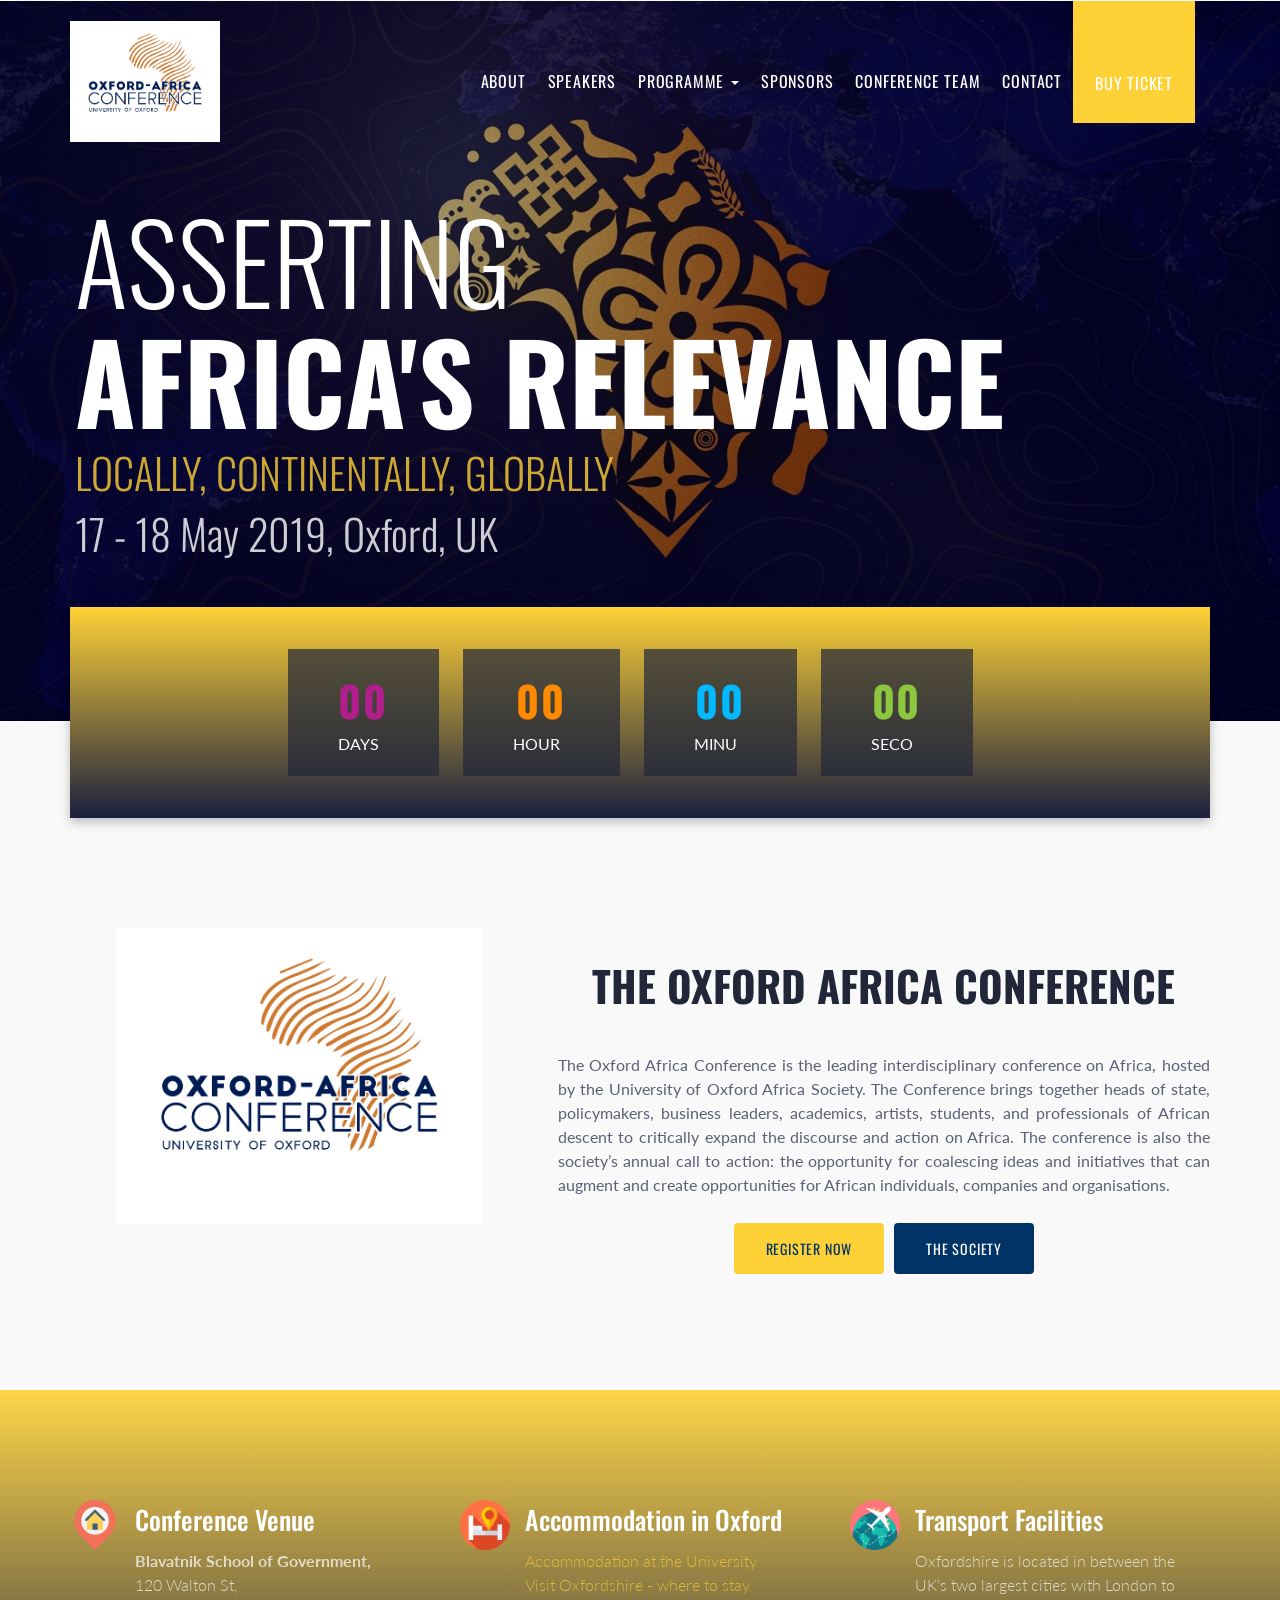
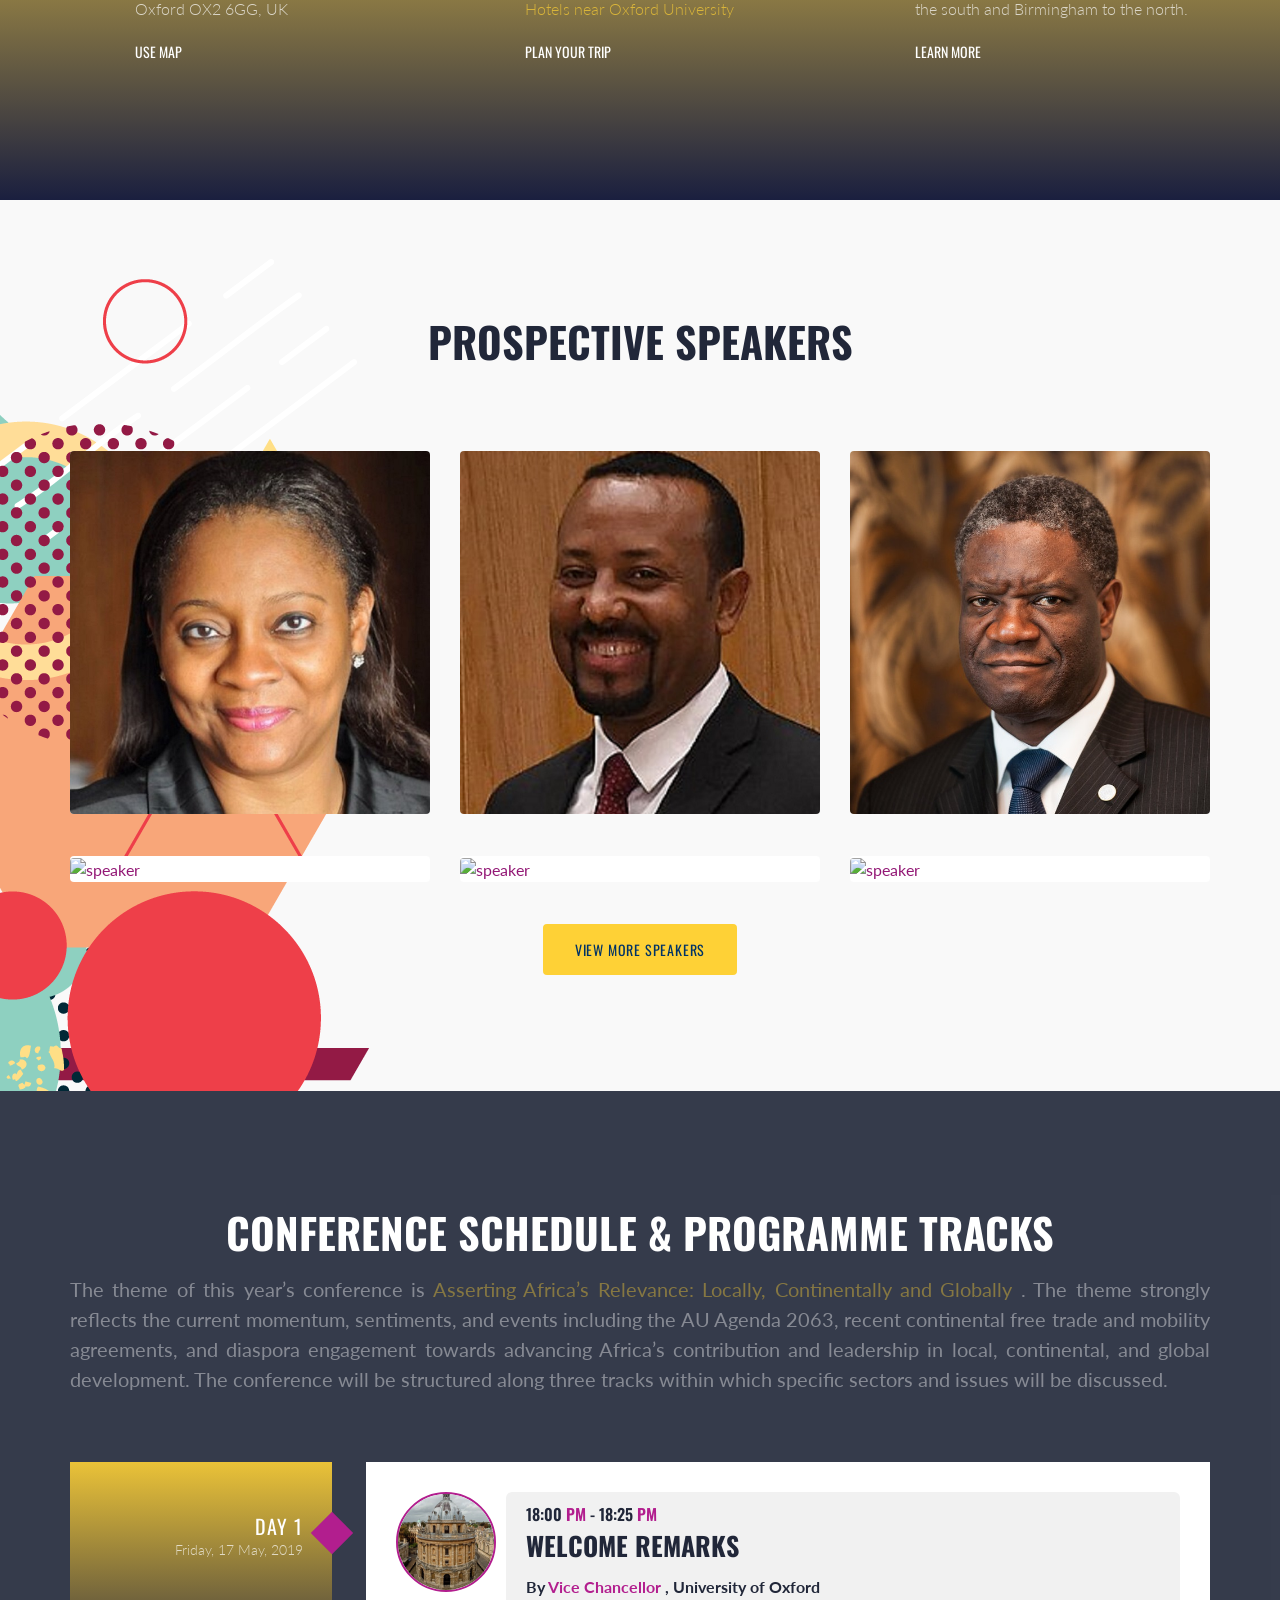
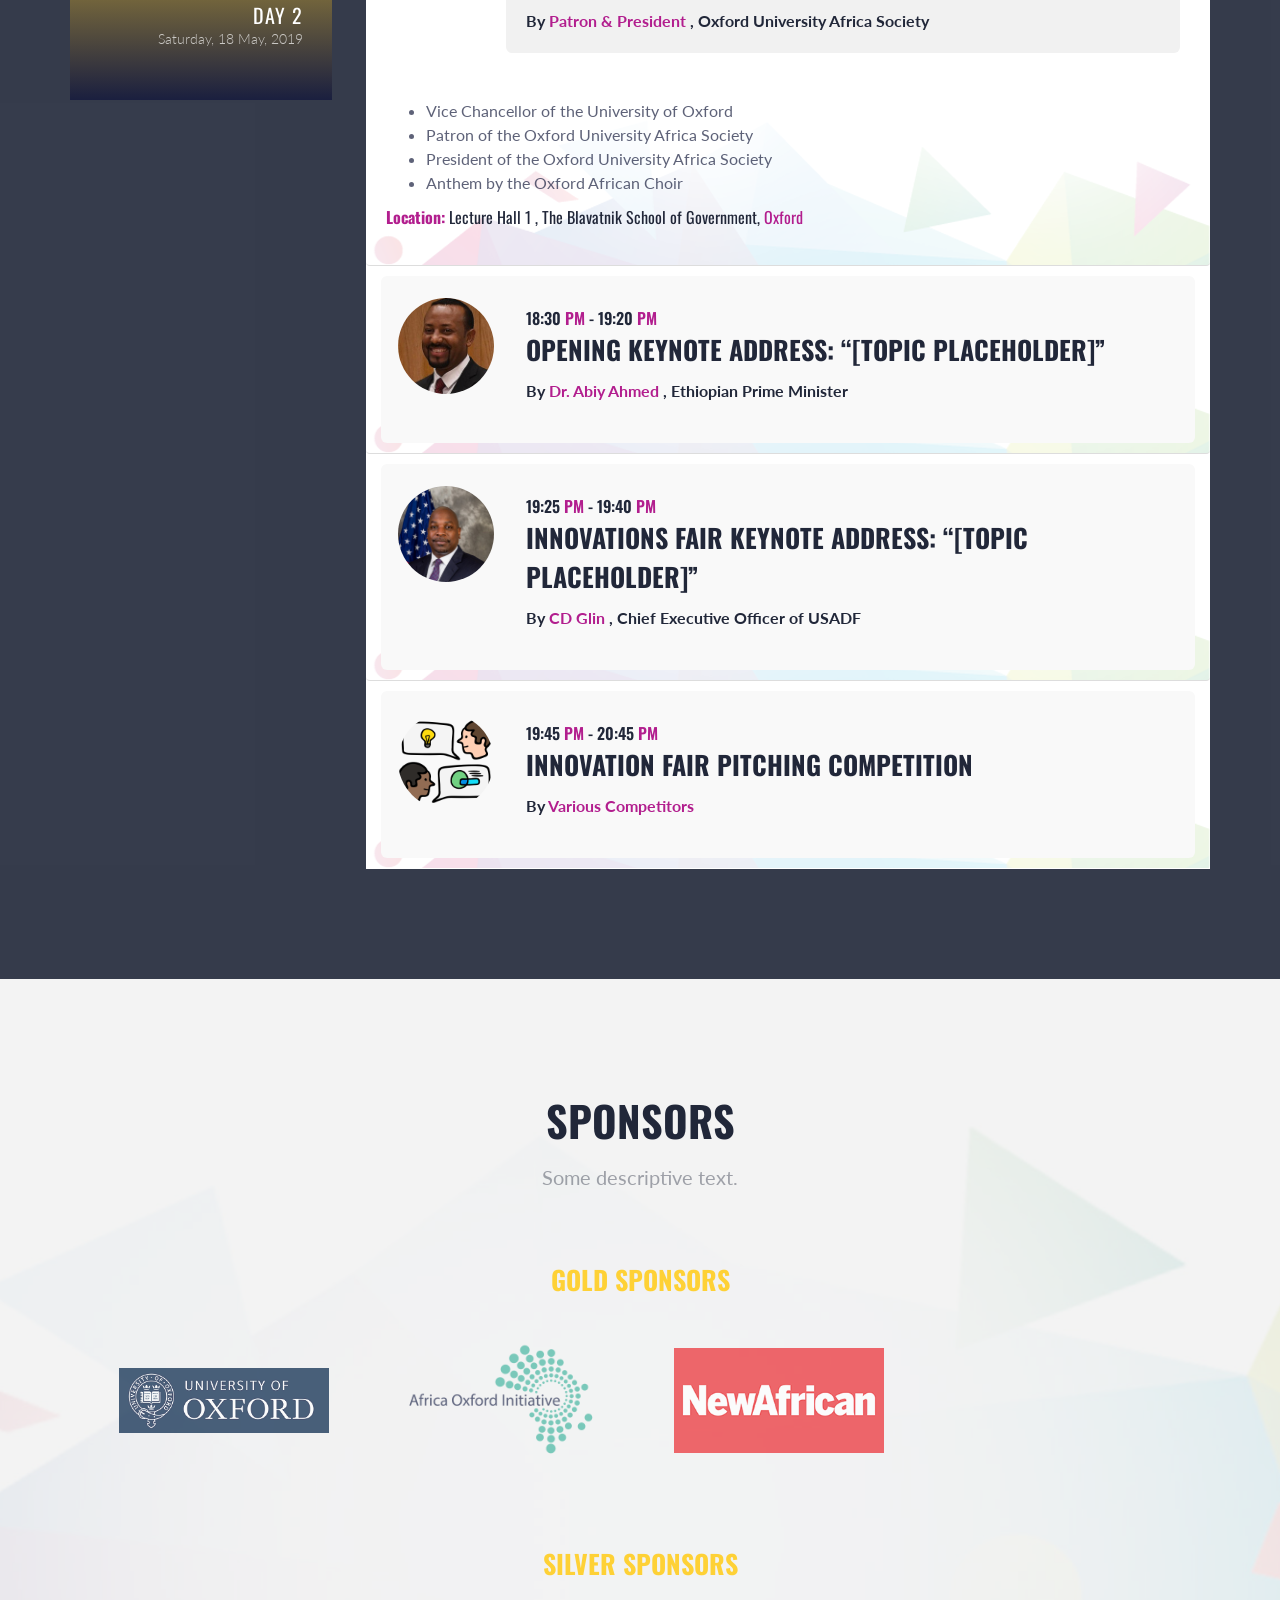
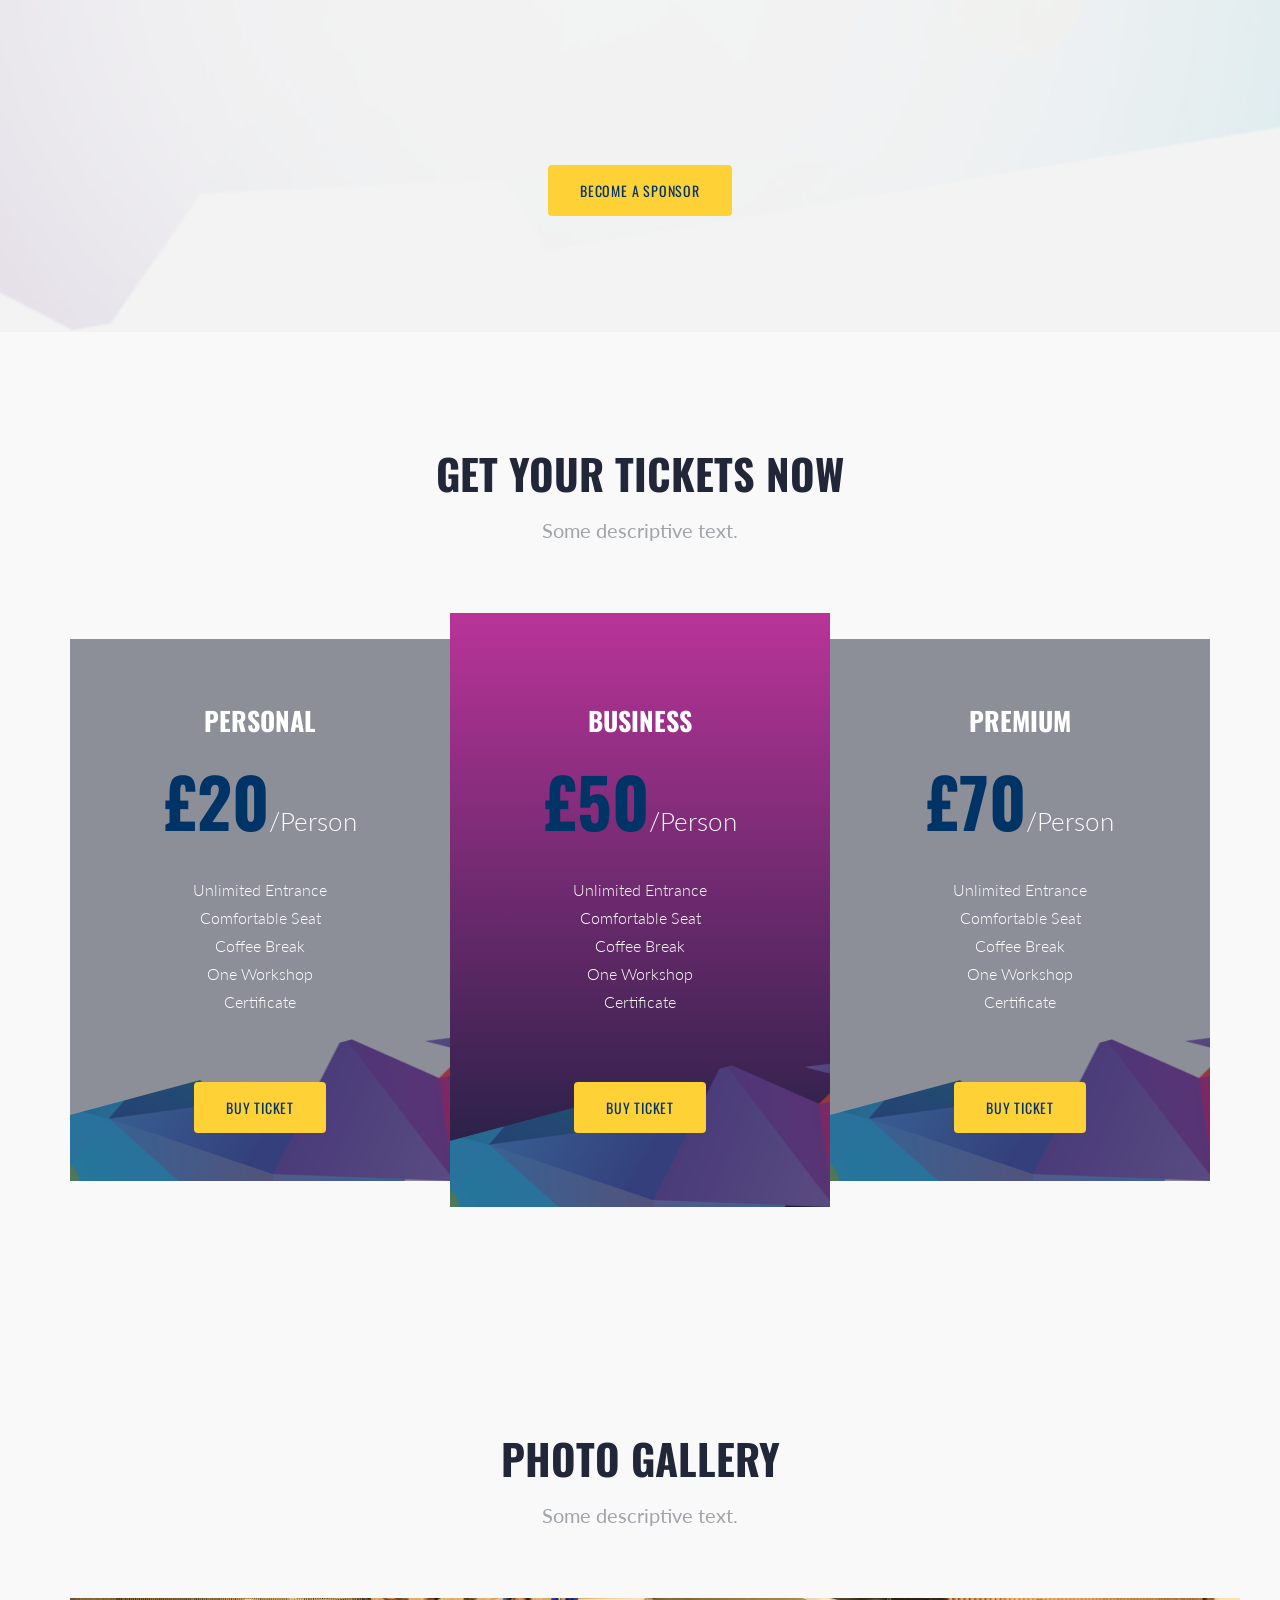
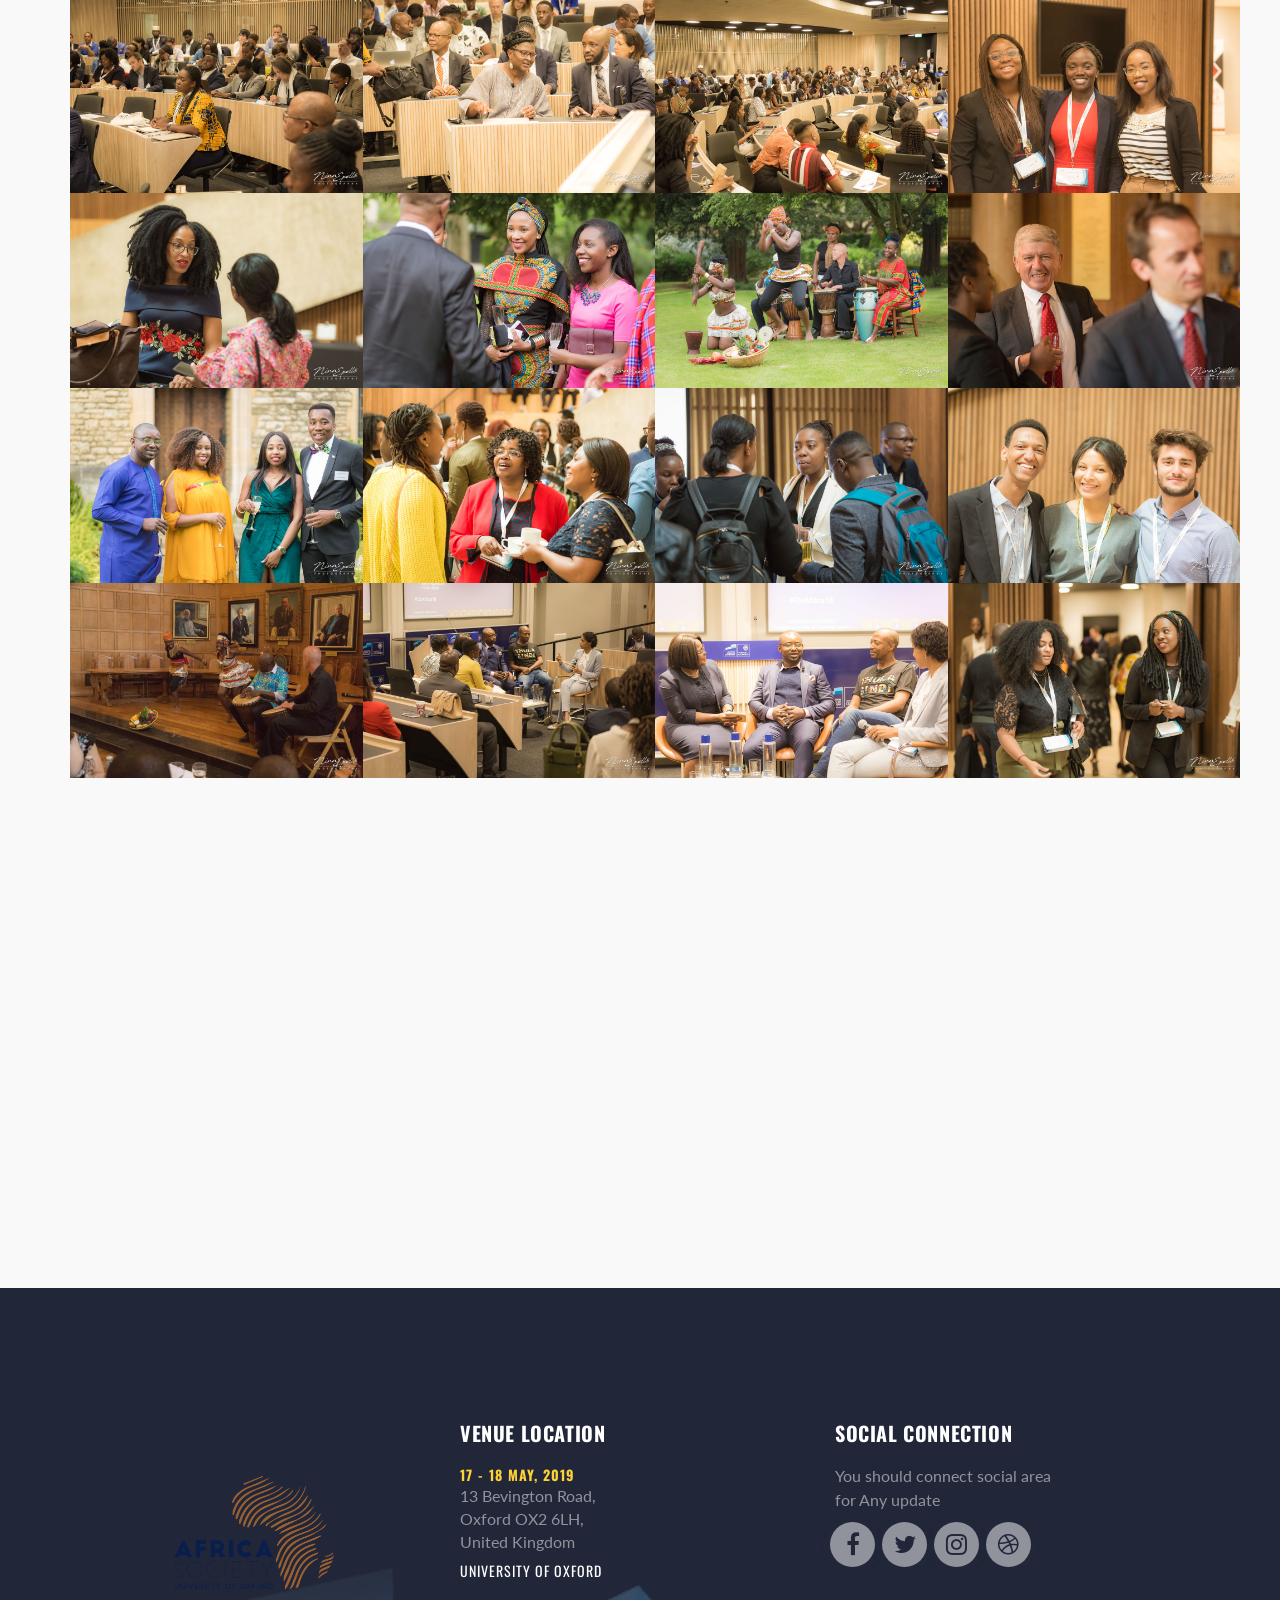
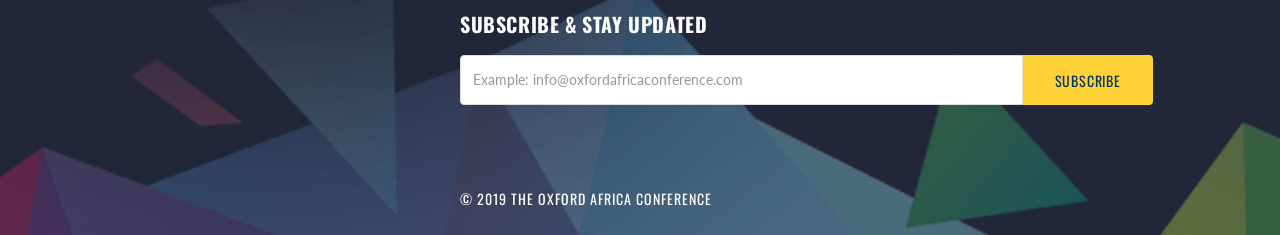
==== index.html @ 5fd5f364 "Oxford Africa Conference 2019 demo" ====
﻿<!doctype html>
<html class="no-js" lang="en">
<head>
    <meta http-equiv="content-type" content="text/html; charset=utf-8" />
    <meta http-equiv="X-UA-Compatible" content="IE=edge" />
    <meta name="viewport" content="width=device-width, initial-scale=1.0, maximum-scale=1.0, user-scalable=no" />
    <!-- The above 3 meta tags *must* come first in the head -->

    <!-- SITE TITLE -->
    <title>Oxford Africa Conference 2019</title>
    <meta name="description" content="Oxford Africa Conference 2019" />
    <meta name="keywords" content="Oxford, Africam Conference" />
    <meta name="author" content="oxfordafricaconference.com" />

    <!-- twitter card starts from here, if you don't need remove this section -->
    <meta name="twitter:card" content="summary" />
    <meta name="twitter:site" content="@yourtwitterusername" />
    <meta name="twitter:creator" content="@yourtwitterusername" />
    <meta name="twitter:url" content="http://yourdomain.com" />
    <meta name="twitter:title" content="Your home page title, max 140 char" /> <!-- maximum 140 char -->
    <meta name="twitter:description" content="Your site description, maximum 140 char " /> <!-- maximum 140 char -->
    <meta name="twitter:image" content="assets/img/twittercardimg/twittercard-280-150.jpg" />  <!-- when you post this page url in twitter , this image will be shown -->
    <!-- twitter card ends from here -->

    <!-- facebook open graph starts from here, if you don't need then delete open graph related  -->
    <meta property="og:title" content="Your home page title" />
    <meta property="og:url" content="http://your domain here.com" />
    <meta property="og:locale" content="en_US" />
    <meta property="og:site_name" content="Your site name here" />
    <!--meta property="fb:admins" content="" /-->  <!-- use this if you have  -->
    <meta property="og:type" content="website" />
    <meta property="og:image" content="assets/img/opengraph/fbphoto.jpg" /> <!-- when you post this page url in facebook , this image will be shown -->
    <!-- facebook open graph ends from here -->

    <!--  FAVICON AND TOUCH ICONS -->
    <link rel="shortcut icon" type="image/x-icon" href="assets/img/favicon.ico" />  <!-- this icon shows in browser toolbar -->
    <link rel="icon" type="image/x-icon" href="assets/img/favicon.ico" /> <!-- this icon shows in browser toolbar -->
    <link rel="apple-touch-icon" sizes="57x57" href="assets/img/favicon/apple-icon-57x57.png">
    <link rel="apple-touch-icon" sizes="60x60" href="assets/img/favicon/apple-icon-60x60.png">
    <link rel="apple-touch-icon" sizes="72x72" href="assets/img/favicon/apple-icon-72x72.png">
    <link rel="apple-touch-icon" sizes="76x76" href="assets/img/favicon/apple-icon-76x76.png">
    <link rel="apple-touch-icon" sizes="114x114" href="assets/img/favicon/apple-icon-114x114.png">
    <link rel="apple-touch-icon" sizes="120x120" href="assets/img/favicon/apple-icon-120x120.png">
    <link rel="apple-touch-icon" sizes="144x144" href="assets/img/favicon/apple-icon-144x144.png">
    <link rel="apple-touch-icon" sizes="152x152" href="assets/img/favicon/apple-icon-152x152.png">
    <link rel="apple-touch-icon" sizes="180x180" href="assets/img/favicon/apple-icon-180x180.png">
    <link rel="icon" type="image/png" sizes="192x192"  href="assets/img/favicon/android-icon-192x192.png">
    <link rel="icon" type="image/png" sizes="32x32" href="assets/img/favicon/favicon-32x32.png">
    <link rel="icon" type="image/png" sizes="96x96" href="assets/img/favicon/favicon-96x96.png">
    <link rel="icon" type="image/png" sizes="16x16" href="assets/img/favicon/favicon-16x16.png">
    <link rel="manifest" href="assets/img/favicon/manifest.json">

    <!-- BOOTSTRAP CSS -->
    <link rel="stylesheet" href="assets/libs/bootstrap/css/bootstrap.min.css" media="all" />

    <!-- FONT AWESOME -->
    <link rel="stylesheet" href="assets/libs/fontawesome/css/font-awesome.min.css" media="all"/>


    <!-- GOOGLE FONT -->
    <link rel="stylesheet" type="text/css" href="https://fonts.googleapis.com/css?family=Oswald:300,400,500,600,700%7cLato:300,400,700"/>


    <!-- OWL CAROUSEL CSS -->
    <link rel="stylesheet" href="assets/libs/owlcarousel/owl.carousel.min.css" media="all" />
    <link rel="stylesheet" href="assets/libs/owlcarousel/owl.theme.default.min.css" media="all" />


    <!-- POPUP-->
    <link rel="stylesheet" href="assets/libs/maginificpopup/magnific-popup.css" media="all"/>


    <!-- MASTER  STYLESHEET  -->
    <link id="csi-master-style" rel="stylesheet" href="assets/css/style-default.min.css" media="all" />

    <!-- MODERNIZER CSS  -->
    <script src="assets/js/vendor/modernizr-2.8.3.min.js"></script>

</head>
<body class="home">

<!--[if lt IE 8]>
<p class="browserupgrade">You are using an <strong>outdated</strong> browser. Please <a href="http://browsehappy.com/">upgrade your browser</a> to improve your experience.</p>
<![endif]-->

<div class="csi-container ">
    <!-- ***  ADD YOUR SITE CONTENT HERE *** -->

    <!--HEADER-->
    <header>
        <div id="csi-header" class="csi-header csi-banner-header">
            <div class="csi-header-bottom">
                <div class="container">
                    <div class="row">
                        <div class="col-xs-12">
                            <nav class="navbar navbar-default csi-navbar">
                                <div class="csicontainer">
                                    <div class="navbar-header">
                                        <button type="button" class="navbar-toggle" data-toggle="collapse"
                                                data-target=".navbar-collapse">
                                            <span class="sr-only">Toggle navigation</span>
                                            <span class="icon-bar"></span>
                                            <span class="icon-bar"></span>
                                            <span class="icon-bar"></span>
                                        </button>
                                        <div class="csi-logo">
                                            <a href="index.html">
                                                <img style="width: 150px" src="assets/img/logo.jpg" alt="Logo" />
                                                <!--<img style="width: 200px" src="assets/img/TransparentLogo.png" alt="Logo" /> -->
                                            </a>
        </div>
    </div>
    <div class="collapse navbar-collapse">
        <ul class="nav navbar-nav csi-nav">


            <li><a class="csi-scroll" href="#csi-about">About</a></li>
            <li><a class="csi-scroll" href="#csi-speakers">Speakers</a></li>
            <li>
                <a class="csi-scroll" href="#csi-schedule">Programme <span class="caret"></span></a>
                <ul class="dropdown-menu">
                    <li><a href="#">Main Conference</a></li>
                    <li><a href="#">Innovation Fair</a></li>
                    <li><a href="#">Satellite Events</a></li>
                    <li><a href="#">Gala Dinner</a></li>
                </ul>
            </li>
            <li><a class="csi-scroll" href="#csi-sponsors">Sponsors</a></li>
            <li><a class="csi-scroll" href="#">Conference Team</a></li>
            <li><a class="csi-scroll" href="contact.html">Contact</a></li>
            <li><a class="csi-scroll csi-btn" href="#">Buy Ticket</a></li>
        </ul>
    </div>
    <!--/.nav-collapse -->
</div>
                            </nav>
                        </div>
                    </div>
                    <!--//.ROW-->
                </div>
                <!-- //.CONTAINER -->
            </div>
            <!-- //.INNER-->
        </div>
    </header>
    <!--HEADER END-->


    <!--SLIDER-->
    <section >


        <div class="csi-slider" >


            <div class="csi-banner-style">


                <div class="csi-inner">

                   

                    <div id="csi-main-slider" class="owl-carousel">



                        <!--SLIDER ITEM 1-->

                        <div class="csi-item-common csi-item-left">
                            <div class="col-sm-12g">
                                <div class="slider-text-single">
                                    <figure>
                                        <img src="/assets/img/background2.jpg" alt="slider" />
                                        <figcaption>
                                            <div class="figcaption-inner">
                                                <div class="csi-container csi-banner-content">
                                                    <div class="csi-hover-link">
                                                        <div class="csi-vertical">
                                                            <div style="position: absolute;
                                                              top: 0;
                                                              left: 0;
                                                              bottom: 0;
                                                              width: 100%;
                                                              z-index: 1;
                                                              background-color: rgba(0, 0, 0, 0.3);">
                                                            </div>

                                                            <div class="csi-banner-content" style="position: relative;  z-index: 2">


                                                                <h3 class="csi-subtitle" style="color: #fff">ASSERTING</h3>
                                                                <h2 class="csi-title">AFRICA'S RELEVANCE</h2>
                                                                <p class="date"><span style="color: #fed136">LOCALLY, CONTINENTALLY, GLOBALLY</span> </p>
                                                                <p class="date" style="padding-top: 35px">17 - 18 May 2019, <span>Oxford, UK</span> </p>
                                                            </div>
                                                        </div>
                                                    </div>
                                                </div>
                                            </div>
                                        </figcaption>
                                    </figure>
                                </div>
                            </div> <!--//.col-->
                        </div>
                        <!--SLIDER ITEM 1 End-->
                        <!--SLIDER ITEM 2-->
                        <div class="csi-item-common csi-item-center">
                            <div class="col-sm-12g">
                                <div class="slider-text-single">
                                    <figure>
                                        <img src="/assets/img/blavatnik.jpg" alt="slider" />
                                        <figcaption>
                                            <div class="figcaption-inner">
                                                <div class="csi-container csi-banner-content">
                                                    <div class="csi-hover-link">
                                                        <div class="csi-vertical">
                                                            <div style="position: absolute;
                                                              top: 0;
                                                              left: 0;
                                                              bottom: 0;
                                                              width: 100%;
                                                              z-index: 1;
                                                              background-color: rgba(0, 0, 0, 0.4);">
                                                            </div>
                                                            <div class="csi-banner-content" style="position: relative;  z-index: 2">
                                                                <h3 class="csi-subtitle" style="color: #fff">LOCATION:</h3>
                                                                <h2 class="csi-title">Blavatnik</h2>
                                                                <p class="date"><span style="color: #fed136">SCHOOL OF GOVERNMENT</span> </p>
                                                                <p class="date" style="padding-top: 35px">University of Oxford</p>
                                                            </div>
                                                        </div>
                                                    </div>
                                                </div>
                                            </div>
                                        </figcaption>
                                    </figure>
                                </div>
                            </div> <!--//.col-->
                        </div>
                        <!--SLIDER ITEM 2 End-->
                        <!--SLIDER ITEM 3-->
                        <div class="csi-item-common csi-item-right">
                            <div class="col-sm-12g">
                                <div class="slider-text-single">
                                    <figure>
                                        <img src="/assets/img/oxford.jpg" alt="slider" />
                                        <figcaption>
                                            <div class="figcaption-inner">
                                                <div style="position: absolute;
                                                              top: 0;
                                                              left: 0;
                                                              bottom: 0;
                                                              width: 100%;
                                                              z-index: 1;
                                                              background-color: rgba(0, 0, 0, 0.6);">
                                                </div>
                                                <div class="csi-container csi-banner-content" style="position: relative;  z-index: 2">
                                                    <div class="csi-hover-link">
                                                        <div class="csi-vertical">
                                                            <h3 class="csi-subtitle" style="color: #fff">ORGANISED BY:</h3>
                                                            <h2 class="csi-title">OXFORD AFRICA SOCIETY</h2>
                                                            <p class="date"><span style="color: #fed136">UNIVERSITY OF OXFORD</span> </p>
                                                            <p class="date" style="padding-top: 35px">17 - 18 May 2019, <span>Oxford, UK</span> </p>
                                                        </div>
                                                    </div>
                                                </div>
                                            </div>
                                        </figcaption>
                                    </figure>
                                </div>
                            </div> <!--//.col-->
                        </div>
                        <!--SLIDER ITEM 3 End-->
                    </div> <!--//.csi-main-slider-->
                    <!-- //.CONTAINER -->
                </div>
                <!-- //.INNER -->
            </div>
        </div>
    </section>
    <!--SLIDER END-->


    <!--ABOUT-->
    <section>
        <div id="csi-countdowns" class="csi-countdowns">
            <div class="csi-inner">
                <div class="container">
                    <div class="row">
                        <div class="col-sm-12">
                            <div class="csi-countdown-area2">
                                <div class="csi-countdown-area-inner">
                                    <!-- Date Format :"Y/m/d" || For Example: 1017/10/5  -->
                                    <div id="csi-countdown" data-date="2019/05/17"></div>
                                </div>
                            </div>
                        </div>
                    </div>
                </div><!-- //.CONTAINER -->
            </div><!-- //.INNER -->
        </div>
    </section>
    <!--ABOUT END-->





    <!--ABOUT-->
    <section>
        <div id="csi-about" class="csi-about">
            <div class="csi-inner">
                <div class="container">
                    <div class="row">
                        <div class="col-sm-12 col-md-5">
                            <div class="csi-about-img">
                                <img src="assets/img/logo.jpg" alt="about">
                            </div>
                        </div>
                        <div class="col-sm-12 col-md-7">
                            <div class="csi-about-content-area">
                                <div class="csi-heading">
                                    <h2 class="heading">The Oxford Africa Conference</h2>
                                    <!-- <h3 class="subheading">Who We Are</h3> -->
                    </div>
                    <div class="csi-about-content">
                        <p class="text" style="text-align: justify">
                            The Oxford Africa Conference is the leading interdisciplinary conference on Africa, hosted
                            by the University of Oxford Africa Society. The Conference brings together heads of state,
                            policymakers, business leaders, academics, artists, students, and professionals of African
                            descent to critically expand the discourse and action on Africa. The conference is also the
                            society’s annual call to action: the opportunity for coalescing ideas and initiatives that
                            can augment and create opportunities for African individuals, companies and organisations.
                        </p>
                        
                            <div class="btn-area">
                                <a class="csi-btn csi-scroll" href="#csi-registration">Register now</a>
                                <a class="csi-btn csi-btn-brand" href="#">The Society</a>
                            </div>
                        </div>
                    </div>
            </div>
        </div>
    </div><!-- //.CONTAINER -->
                                </div><!-- //.INNER -->
        </div>
    </section>
    <!--ABOUT END-->


    <!--SERVICE-->
    <section>
        <div id="csi-services" class="csi-services">
            <div class="csi-inner">
                <div class="container">
                    <div class="row">
                        <div class="col-xs-12 col-sm-4">
                            <div class="csi-single-service">
                                <!--<span class="icon"><i class="fa fa-map-signs" aria-hidden="true"></i></span> -->

                                <span class="icon"><img style="width:50px" src="assets/img/venue.png" alt="about"></span>
                                <div class="text-area">
                                    <h2 class="title">Conference Venue</h2>
                                    <p>
                                        <strong>Blavatnik School of Government,</strong>
                                        <br />120 Walton St,
                                        <br />Oxford OX2 6GG, UK
                                    </p>
                                    <a class="csi-btn-simple" target="_blank" href="https://www.google.co.uk/maps/place/Blavatnik+School+of+Government/@51.7593257,-1.2664102,17z/data=!3m1!4b1!4m5!3m4!1s0x4876c6a7339de91d:0xfb62a24c9074a6f7!8m2!3d51.7593224!4d-1.2642215">Use Map</a>
                                </div>
                            </div>
                </div>
                <div class="col-xs-12 col-sm-4">
                    <div class="csi-single-service">
                        <span class="icon"><img style="width:50px" src="assets/img/hotel.png" alt="about"></span>
                        <div class="text-area">
                            <h2 class="title">Accommodation in Oxford</h2>
                            <p><a style="color: #fed136" href="http://conference-oxford.com/bb-self-catering" target="_blank">Accommodation at the University</a></p>
                            <p><a style="color: #fed136" href="https://www.experienceoxfordshire.org/places-to-stay/" target="_blank">Visit Oxfordshire - where to stay</a> </p>
                            <p><a style="color: #fed136" href="https://www.tripadvisor.co.uk/HotelsNear-g186361-d188766-University_of_Oxford-Oxford_Oxfordshire_England.html" target="_blank">Hotels near Oxford University</a> </p>
                             <a class="csi-btn-simple" target="_blank" href="https://www.experienceoxfordshire.org/plan-your-trip/">Plan Your Trip</a>
                        </div>
                    </div>
                </div>
                <div class="col-xs-12 col-sm-4">
                    <div class="csi-single-service">
                        <span class="icon"><img style="width:50px" src="assets/img/transport.png" alt="about"></span>
                        <div class="text-area">
                            <h2 class="title">Transport Facilities</h2>
                            <p>Oxfordshire is located in between the UK’s two largest cities with London to the south and Birmingham to the north. </p>
                            <a class="csi-btn-simple" target="_blank" href="https://www.ox.ac.uk/visitors/visiting-oxford/how-get-oxford?wssl=1">Learn More</a>
                        </div>
                    </div>
                </div>
            </div>
        </div><!-- //.CONTAINER -->
                            </div><!-- //.INNER -->
        </div>
    </section>
    <!--SERVICE END-->



    <!--SPEAKERS-->
    <section>
        <div id="csi-speakers" class="csi-speakers">
            <div class="csi-inner">
                <div class="container">
                    <div class="row">
                        <div class="col-xs-12">
                            <div class="csi-heading">
                                <h2 class="heading">Prospective Speakers</h2>
                                <!--<h3 class="subheading">Prospective Guests & Keynote Speakers</h3> -->
            </div>
        </div>
    </div>
    <!--//.ROW-->
                                <div class="row">
                                    <div class="col-xs-12 col-sm-6 col-md-4">
                                        <div class="csi-single-speaker">
                                            <figure>
                                                <a class="profile-img" href="speakers.html"><img src="assets/img/ArunmaOteh.jpeg" alt="speaker" /></a>
                                                <figcaption>
                                                    <div class="social-group">
                                                        <a class="sp-tw" href="#"><i class="fa fa-twitter"></i></a>
                                                        <a class="sp-fb" href="#"><i class="fa fa-facebook"></i></a>
                                                        <a class="sp-insta" href="#"><i class="fa fa-instagram"></i></a>
                                                        <a class="sp-in" href="#"><i class="fa fa-linkedin"></i></a>
                                                    </div>
                                                    <div class="speaker-info">
                                                        <h3 class="title"><a href="#">Arunma Oteh</a></h3>
                                                        <h4 class="subtitle">
                                                            Former Vice President and Treasurer of the World Bank
                                                        </h4>
                                                    </div>
                                                </figcaption>
                                            </figure>
                                        </div>
                                    </div>
                                    <div class="col-xs-12 col-sm-6 col-md-4">
            <div class="csi-single-speaker">
                <figure>
                    <a class="profile-img" href="#"><img src="assets/img/AbiyAhmed.jpg" alt="speaker"/></a>
                    <figcaption>
                        <div class="social-group">
                            <a class="sp-tw" href="#"><i class="fa fa-twitter"></i></a>
                            <a class="sp-fb" href="#"><i class="fa fa-facebook"></i></a>
                            <a class="sp-insta" href="#"><i class="fa fa-instagram"></i></a>
                            <a class="sp-in" href="#"><i class="fa fa-linkedin"></i></a>
                        </div>
                        <div class="speaker-info">
                            <h3 class="title"><a href="speaker.html"> Abiy Ahmed (PhD) </a></h3>
                            <h4 class="subtitle">Prime Minister of Ethiopia</h4>
                        </div>
                    </figcaption>
                </figure>
            </div>
        </div>
        <div class="col-xs-12 col-sm-6 col-md-4">
            <div class="csi-single-speaker">
                <figure>
                    <a class="profile-img" href="#"><img src="assets/img/DenisMukwege.jpg" alt="speaker"/></a>
                    <figcaption>
                        <div class="social-group">
                            <a class="sp-tw" href="#"><i class="fa fa-twitter"></i></a>
                            <a class="sp-fb" href="#"><i class="fa fa-facebook"></i></a>
                            <a class="sp-insta" href="#"><i class="fa fa-instagram"></i></a>
                            <a class="sp-in" href="#"><i class="fa fa-linkedin"></i></a>
                        </div>
                        <div class="speaker-info">
                            <h3 class="title"><a href="#"> Denis Mukwege (MD)  </a></h3>
                            <h4 class="subtitle"> 2018 Nobel Peace Laureate </h4>
                        </div>
                    </figcaption>
                </figure>
            </div>
        </div>  
                                    <div class="col-xs-12 col-sm-6 col-md-4">
                                        <div class="csi-single-speaker">
                                            <figure>
                                                <a class="profile-img" href="speakers.html"><img src="http://placehold.it/600x645" alt="speaker" /></a>
                                                <figcaption>
                                                    <div class="social-group">
                                                        <a class="sp-tw" href="#"><i class="fa fa-twitter"></i></a>
                                                        <a class="sp-fb" href="#"><i class="fa fa-facebook"></i></a>
                                                        <a class="sp-insta" href="#"><i class="fa fa-instagram"></i></a>
                                                        <a class="sp-in" href="#"><i class="fa fa-linkedin"></i></a>
                                                    </div>
                                                    <div class="speaker-info">
                                                        <h3 class="title"><a href="#">Speaker Placeholder</a></h3>
                                                        <h4 class="subtitle">Tile Placeholder</h4>
                                                    </div>
                                                </figcaption>
                                            </figure>
                                        </div>
                                    </div>
                                    <div class="col-xs-12 col-sm-6 col-md-4">
                                        <div class="csi-single-speaker">
                                            <figure>
                                                <a class="profile-img" href="speakers.html"><img src="http://placehold.it/600x645" alt="speaker" /></a>
                                                <figcaption>
                                                    <div class="social-group">
                                                        <a class="sp-tw" href="#"><i class="fa fa-twitter"></i></a>
                                                        <a class="sp-fb" href="#"><i class="fa fa-facebook"></i></a>
                                                        <a class="sp-insta" href="#"><i class="fa fa-instagram"></i></a>
                                                        <a class="sp-in" href="#"><i class="fa fa-linkedin"></i></a>
                                                    </div>
                                                    <div class="speaker-info">
                                                        <h3 class="title"><a href="#">Speaker Placeholder</a></h3>
                                                        <h4 class="subtitle">Tile Placeholder</h4>
                                                    </div>
                                                </figcaption>
                                            </figure>
                                        </div>
                                    </div>
                                    <div class="col-xs-12 col-sm-6 col-md-4">
            <div class="csi-single-speaker">
                <figure>
                    <a class="profile-img" href="speakers.html"><img src="http://placehold.it/600x645" alt="speaker" /></a>
                    <figcaption>
                        <div class="social-group">
                            <a class="sp-tw" href="#"><i class="fa fa-twitter"></i></a>
                            <a class="sp-fb" href="#"><i class="fa fa-facebook"></i></a>
                            <a class="sp-insta" href="#"><i class="fa fa-instagram"></i></a>
                            <a class="sp-in" href="#"><i class="fa fa-linkedin"></i></a>
                        </div>
                        <div class="speaker-info">
                            <h3 class="title"><a href="#">Speaker Placeholder</a></h3>
                            <h4 class="subtitle">Tile Placeholder</h4>
                        </div>
                    </figcaption>
                </figure>
            </div>
        </div> 
                                </div>
                                <!--//.ROW-->
                                <div class="speakers-btn-area">
                                    <a class="csi-btn csi-btn-big" href="speakers.html">View More Speakers</a>
                                </div>
                            </div>
                <!-- //.CONTAINER -->
            </div>
            <!-- //.INNER -->
        </div>
    </section>
    <!--SPEAKERS END-->





    <!--SCHEDULE-->
    <section>
        <div id="csi-schedule" class="csi-schedule">
            <div class="csi-inner">
                <div class="container">
                    <div class="row">
                        <div class="col-xs-12">
                            <div class="csi-heading csi-heading-white">
                                <h2 style="color: #fff" class="heading">Conference Schedule & Programme Tracks</h2>
                                <h3 style="color: #fff; text-align: justify" class="subheading">The theme of this year’s conference is <span style="color: #fed136"> Asserting Africa’s Relevance: Locally, Continentally and Globally </span> . The theme strongly reflects the current momentum, sentiments, and events including the AU Agenda 2063, recent continental free trade and mobility agreements, and diaspora engagement towards advancing Africa’s contribution and leadership in local, continental, and global development. The conference will be structured along three tracks within which specific sectors and issues will be discussed.</h3>
                            </div>
                        </div>
                    </div>
                    <div class="row">
                        <div class="col-xs-12">
                            <div class="csi-tab">
                                <ul class="nav nav-pills csi-nav">
                                    <li class="active"><a data-toggle="pill" href="#home"><h3><span>Day 1</span></h3> <p>Friday, <span>17 </span>May, 2019</p></a></li>
                                    <li><a data-toggle="pill" href="#menu1"><h3> <span>Day 2</span></h3> <p>Saturday, <span>18 </span>May, 2019</p></a></li>
                                    <!--   <li><a data-toggle="pill" href="#menu2"><h3>Third <span>Day</span></h3> <p><span>29 </span>Dec, 2017</p></a></li>
                                          <li><a data-toggle="pill" href="#menu3"><h3>Fourth <span>Day</span></h3> <p><span>30 </span>Nov, 2017</p></a></li> -->
                                </ul>
                                <div class="tab-content csi-tab-content">


                                    <div id="home" class="tab-pane fade in active">

                                        <div class="panel-group" id="accordion" role="tablist" aria-multiselectable="true">
                                            <div class="panel panel-default csi-panel">
                                                <div class="panel-heading" role="tab" id="headingOne">
                                                    <div class="panel-title">
                                                        <a role="button" data-toggle="collapse" data-parent="#accordion" href="#collapseOne" aria-expanded="true" aria-controls="collapseOne">
                                                            <div class="csi-single-schedule">
                                                                <div class="author">
                                                                    <img src="assets/img/Oxford400.jpg" alt="Speaker" />
                                                                </div>
                                                                <div class="schedule-info">
                                                                    <h4 class="time">18:00 <span>PM</span> - 18:25 <span>PM</span></h4>
                                                                    <h3 class="title">Welcome Remarks</h3>
                                                                    <h4 class="author-info">By <span>Vice Chancellor</span> , University of Oxford</h4>
                                                                    <h4 class="author-info">By <span>Patron & President</span> , Oxford University Africa Society</h4>
                                                                </div>
                                                            </div>
                                                        </a>
                                                    </div>
                                                </div>
                                                <div id="collapseOne" class="panel-collapse collapse in" role="tabpanel" aria-labelledby="headingOne">
                                                    <div class="panel-body">
                                                        <p class="text">
                                                            <ul>
                                                                <li>Vice Chancellor of the University of Oxford</li>
                                                                <li>Patron of the Oxford University Africa Society</li>
                                                                <li>President of the Oxford University Africa Society</li>
                                                                <li>Anthem by the Oxford African Choir</li>
                                                            </ul>
                                                        </p>
                                                        <h4 class="location"><strong>Location:</strong>  Lecture Hall 1 , The Blavatnik School of Government, <span>Oxford</span> </h4>
                                                    </div>
                                                </div>
                                            </div>

                                            <div class="panel panel-default csi-panel">
                                                <div class="panel-heading" role="tab" id="headingTwo">
                                                    <div class="panel-title">
                                                        <a class="collapsed" role="button" data-toggle="collapse" data-parent="#accordion" href="#collapseTwo" aria-expanded="true" aria-controls="collapseTwo">
                                                            <div class="csi-single-schedule">
                                                                <div class="author">
                                                                    <img src="assets/img/AbiyAhmed400.jpg" alt="Speaker" />
                                                                </div>
                                                                <div class="schedule-info">
                                                                    <h4 class="time">18:30 <span>PM</span> - 19:20 <span>PM</span></h4>
                                                                    <h3 class="title">Opening Keynote Address: “[Topic Placeholder]”</h3>
                                                                    <h4 class="author-info">By <span>Dr. Abiy Ahmed</span> , Ethiopian Prime Minister</h4>
                                                                </div>
                                                            </div>
                                                        </a>
                                                    </div>
                                                </div>
                                                <div id="collapseTwo" class="panel-collapse collapse" role="tabpanel" aria-labelledby="headingTwo">
                                                    <div class="panel-body">
                                                        <p class="text">
                                                            [Topic details placeholder]


                                                            <br />
                                                            <h4 class="time"><span style="color:#b21e8e">18:50 PM - 19:20 PM:</span> Q & A Session with Keynote Speaker </h4>
                                                        </p>
                                                        <h4 class="location"><strong>Location:</strong>  Lecture Hall 1 , The Blavatnik School of Government, <span>Oxford</span> </h4>
                                                    </div>
                                                </div>
                                            </div>

                                            <div class="panel panel-default csi-panel">
                                                <div class="panel-heading" role="tab" id="headingTwoA">
                                                    <div class="panel-title">
                                                        <a class="collapsed" role="button" data-toggle="collapse" data-parent="#accordion" href="#collapseTwoA" aria-expanded="true" aria-controls="collapseTwo">
                                                            <div class="csi-single-schedule">
                                                                <div class="author">
                                                                    <img src="assets/img/CDGlin.jpg" alt="Speaker" />
                                                                </div>
                                                                <div class="schedule-info">
                                                                    <h4 class="time">19:25 <span>PM</span> - 19:40 <span>PM</span></h4>
                                                                    <h3 class="title">Innovations Fair Keynote Address: “[Topic Placeholder]”</h3>
                                                                    <h4 class="author-info">By <span>CD Glin</span> , Chief Executive Officer of USADF</h4>
                                                                </div>
                                                            </div>
                                                        </a>
                                                    </div>
                                                </div>
                                                <div id="collapseTwoA" class="panel-collapse collapse" role="tabpanel" aria-labelledby="headingTwoA">
                                                    <div class="panel-body">
                                                        <p class="text">

                                                            A brief description goes here
                                                        </p>
                                                        <h4 class="location"><strong>Location:</strong>  Lecture Hall 1 , The Blavatnik School of Government, <span>Oxford</span> </h4>
                                                    </div>
                                                </div>
                                            </div>

                                            <div class="panel panel-default csi-panel">
                                                <div class="panel-heading" role="tab" id="headingThree">
                                                    <div class="panel-title">
                                                        <a class="collapsed" role="button" data-toggle="collapse" data-parent="#accordion" href="#collapseThree" aria-expanded="true" aria-controls="collapseThree">
                                                            <div class="csi-single-schedule">

                                                                <div class="author">
                                                                    <img style="width:200px"   src="assets/img/innovation.png" alt="Speaker" />
                                                                </div>

                                                                <!--
                                                                <div class="author author-multi">
                                                                    <img src="http://placehold.it/400x400" alt="Speaker" />
                                                                    <img src="http://placehold.it/400x400" alt="Speaker" />
                                                                    <img src="http://placehold.it/400x400" alt="Speaker" />
                                                                    <img src="http://placehold.it/400x400" alt="Speaker" />
                                                                </div>
                                                                -->

                                                                <div class="schedule-info">
                                                                    <h4 class="time">19:45 <span>PM</span> - 20:45 <span>PM</span></h4>
                                                                    <h3 class="title">Innovation Fair Pitching Competition</h3>
                                                                    <h4 class="author-info">By <span>Various Competitors</span></h4>
                                                                </div>
                                                            </div>
                                                        </a>
                                                    </div>
                                                </div>
                                                <div id="collapseThree" class="panel-collapse collapse" role="tabpanel" aria-labelledby="headingThree">
                                                    <div class="panel-body">
                                                        <p class="text">

                                                            A brief description goes here
                                                        </p>
                                                        <h4 class="location"><strong>Location:</strong>  Lecture Hall 1 , The Blavatnik School of Government, <span>Oxford</span> </h4>
                                                    </div>
                                                </div>
                                            </div>

                                            <!--

                                            <div class="panel panel-default csi-panel">
                                                <div class="panel-heading" role="tab" id="headingfour">
                                                    <div class="panel-title">
                                                        <a class="collapsed" role="button" data-toggle="collapse" data-parent="#accordion" href="#collapsefour" aria-expanded="true" aria-controls="collapsefour">
                                                            <div class="csi-single-schedule">
                                                                <div class="author">
                                                                    <img src="http://placehold.it/400x400" alt="Speaker" />
                                                                </div>
                                                                <div class="schedule-info">
                                                                    <h4 class="time">02:00 <span>Am</span> - 03.30 <span>Pm</span></h4>
                                                                    <h3 class="title">Advance Joomla World Conference</h3>
                                                                    <h4 class="author-info">By <span>Joanna Smith</span> , Design Apple</h4>
                                                                </div>
                                                            </div>
                                                        </a>
                                                    </div>
                                                </div>
                                                <div id="collapsefour" class="panel-collapse collapse" role="tabpanel" aria-labelledby="headingThree">
                                                    <div class="panel-body">
                                                        <p class="text">
                                                            Meh synth Schlitz, tempor duis single-origin coffee ea next level ethnic fingerstache fanny pack nostrud. Photo booth anim 8-bit hella, PBR 3 wolf moon beard Helvetica. Salvia esse flexitarian Truffaut synth art party deep v chillwave.
                                                        </p>
                                                        <h4 class="location"><strong>Location:</strong>  Hall 1, Building A , Golden Street , <span>Southafrica</span> </h4>
                                                    </div>
                                                </div>
                                            </div>


                                            <div class="panel panel-default csi-panel">
                                                <div class="panel-heading" role="tab" id="headingfive">
                                                    <div class="panel-title">
                                                        <a class="collapsed" role="button" data-toggle="collapse" data-parent="#accordion" href="#collapsefive" aria-expanded="true" aria-controls="collapsefive">
                                                            <div class="csi-single-schedule">
                                                                <div class="author">
                                                                    <img src="http://placehold.it/400x400" alt="Speaker" />
                                                                </div>
                                                                <div class="schedule-info">
                                                                    <h4 class="time">03:45 <span>Am</span> - 04.00 <span>Pm</span></h4>
                                                                    <h3 class="title">Business World Event Introduction</h3>
                                                                    <h4 class="author-info">By <span>Joanna Smith</span> , Design Apple</h4>
                                                                </div>
                                                            </div>
                                                        </a>
                                                    </div>
                                                </div>
                                                <div id="collapsefive" class="panel-collapse collapse" role="tabpanel" aria-labelledby="headingThree">
                                                    <div class="panel-body">
                                                        <p class="text">
                                                            Meh synth Schlitz, tempor duis single-origin coffee ea next level ethnic fingerstache fanny pack nostrud. Photo booth anim 8-bit hella, PBR 3 wolf moon beard Helvetica. Salvia esse flexitarian Truffaut synth art party deep v chillwave.
                                                        </p>
                                                        <h4 class="location"><strong>Location:</strong>  Hall 1, Building A , Golden Street , <span>Southafrica</span> </h4>
                                                    </div>
                                                </div>
                                            </div>

                                                -->


                                        </div>

                                    </div>




                                    <!-- Programme for Day 2 -->


                                    <div id="menu1" class="tab-pane fade">

                                        <div class="panel-group" id="accordion2" role="tablist" aria-multiselectable="true">
                                            <div class="panel panel-default csi-panel">
                                                <div class="panel-heading" role="tab" id="headingOne2">
                                                    <div class="panel-title">
                                                        <a class="collapsed" role="button" data-toggle="collapse" data-parent="#accordion2" href="#collapseOne2" aria-expanded="true" aria-controls="collapseOne2">
                                                            <div class="csi-single-schedule">
                                                                <div class="author">
                                                                    <img src="assets/img/Logo400.jpg" alt="Speaker" />
                                                                </div>
                                                                <div class="schedule-info">
                                                                    <h4 class="time">08:00 <span>AM</span> - 08:25 <span>AM</span></h4>
                                                                    <h3 class="title">Registration and Tea/Coffee  </h3>
                                                                    <h4 class="author-info">Open to<span> All Conference Participants</span> </h4>
                                                                </div>
                                                            </div>
                                                        </a>
                                                    </div>
                                                </div>
                                                <div id="collapseOne2" class="panel-collapse collapse" role="tabpanel" aria-labelledby="headingOne">
                                                    <div class="panel-body">
                                                        <p class="text">

                                                            A brief description goes here
                                                        </p>
                                                        <h4 class="location"><strong>Location:</strong>  Lecture Hall 1 , The Blavatnik School of Government, <span>Oxford</span> </h4>
                                                    </div>
                                                </div>
                                            </div>

                                            <div class="panel panel-default csi-panel">
                                                <div class="panel-heading" role="tab" id="headingTwo2">
                                                    <div class="panel-title">
                                                        <a class="collapsed" role="button" data-toggle="collapse" data-parent="#accordion2" href="#collapseTwo2" aria-expanded="true" aria-controls="collapseTwo2">
                                                            <div class="csi-single-schedule">
                                                                <div class="author">
                                                                    <img src="assets/img/Logo400.jpg" alt="Speaker" />
                                                                </div>
                                                                <div class="schedule-info">
                                                                    <h4 class="time">08:30 <span>AM</span> - 08:35 <span>AM</span></h4>
                                                                    <h3 class="title">Anthem</h3>
                                                                    <h4 class="author-info">By <span>Oxford Africa Choir</span> , University of Oxford</h4>
                                                                </div>
                                                            </div>
                                                        </a>
                                                    </div>
                                                </div>
                                                <div id="collapseTwo2" class="panel-collapse collapse" role="tabpanel" aria-labelledby="headingTwo">
                                                    <div class="panel-body">
                                                        <p class="text">

                                                            Some descriptive text
                                                        </p>
                                                        <h4 class="location"><strong>Location:</strong>  Lecture Hall 1 , The Blavatnik School of Government, <span>Oxford</span> </h4>
                                                    </div>
                                                </div>
                                            </div>

                                            <div class="panel panel-default csi-panel">
                                                <div class="panel-heading" role="tab" id="headingThree2">
                                                    <div class="panel-title">
                                                        <a class="collapsed" role="button" data-toggle="collapse" data-parent="#accordion2" href="#collapseThree2" aria-expanded="true" aria-controls="collapseThree2">
                                                            <div class="csi-single-schedule">
                                                                <div class="author">
                                                                    <img src="assets/img/Logo400.jpg" alt="Speaker" />
                                                                </div>
                                                                <div class="schedule-info">
                                                                    <h4 class="time">08:35 <span>AM</span> - 08:40 <span>AM</span></h4>
                                                                    <h3 class="title">Welcome Remarks & Introduction of Keynote Speaker</h3>
                                                                    <h4 class="author-info">By <span>Co–Chair</span> , 2019 Oxford Africa Conference </h4>
                                                                </div>
                                                            </div>
                                                        </a>
                                                    </div>
                                                </div>
                                                <div id="collapseThree2" class="panel-collapse collapse" role="tabpanel" aria-labelledby="headingThree">
                                                    <div class="panel-body">
                                                        <p class="text">

                                                            Some descriptive text
                                                        </p>
                                                        <h4 class="location"><strong>Location:</strong>  Lecture Hall 1 , The Blavatnik School of Government, <span>Oxford</span> </h4>
                                                    </div>
                                                </div>
                                            </div>

                                            <div>
                                                <h2 style="padding-top:80px; padding-bottom:80px; text-align:center" class="heading">Parallel Conference Sessions</h2>
                                            </div>

                                            <div>
                                                <h3 style="text-align:center; color:#b21e8e">1/4 Round of Discussions </h3>
                                                <h4 style="text-align:center; color:#003366">Looking Inward to Identify Africa’s Diverse Indigenous Assets </h4>
                                            </div>


                                            <div class="panel panel-default csi-panel">
                                                <div class="panel-heading" role="tab" id="headingOne3">
                                                    <div class="panel-title">
                                                        <a class="collapsed" role="button" data-toggle="collapse" data-parent="#accordion3" href="#collapseOne3" aria-expanded="true" aria-controls="collapseOne3">
                                                            <div class="csi-single-schedule">
                                                                <div class="author">
                                                                    <img src="assets/img/anthonyAppiah.jpg" alt="Speaker" />
                                                                </div>
                                                                <div class="schedule-info">
                                                                    <h4 class="time">08:40 <span>AM</span> - 09:30 <span>AM</span></h4>
                                                                    <h3 class="title">Keynote Address: “[Topic Placeholder]”</h3>
                                                                    <h4 class="author-info">By <span>Prof. Anthony Appiah</span> , Princeton University, USA</h4>
                                                                </div>
                                                            </div>
                                                        </a>
                                                    </div>
                                                </div>
                                                <div id="collapseOne3" class="panel-collapse collapse" role="tabpanel" aria-labelledby="headingOne">
                                                    <div class="panel-body">
                                                        <p class="text">
                                                            [Topic details placeholder]


                                                            <br />
                                                            <h4 class="time"><span style="color:#b21e8e">09:00 AM - 9:30 AM:</span> Q & A Session with Keynote Speaker </h4>
                                                        </p>
                                                        <h4 class="location"><strong>Location:</strong>  Lecture Hall 1 , The Blavatnik School of Government, <span>Oxford</span> </h4>
                                                    </div>
                                                </div>
                                            </div>

                                            <div class="panel panel-default csi-panel">
                                                <div class="panel-heading" role="tab" id="headingTwo3">
                                                    <div class="panel-title">
                                                        <a class="collapsed" role="button" data-toggle="collapse" data-parent="#accordion3" href="#collapseTwo3" aria-expanded="true" aria-controls="collapseTwo3">
                                                            <div class="csi-single-schedule">

                                                                <div class="schedule-info" style="text-align:center">
                                                                    <h4 class="time">09:40 <span>AM</span> - 11:10 <span>AM</span></h4>
                                                                    <h3 class="title">Parallel Sessions</h3>
                                                                    <br />
                                                                    <div class="row">
                                                                        <div style="background-color:#aaa; float: left; width: 25%; padding: 10px; height: 300px;">
                                                                            <h2>Session 1</h2>
                                                                            <p style="text-align:justify">Topic: Taking Stock of Africa’s Cultural Capital for Social and Economic Development</p>
                                                                            <br />
                                                                            <br />
                                                                            <br />
                                                                            <br />
                                                                            <h4 class="time"><span style="color:#b21e8e">Seminar Room 1</span></h4>
                                                                        </div>
                                                                        <div style="background-color:#bbb; float: left; width: 25%; padding: 10px; height: 300px;">
                                                                            <h2>Session 2</h2>
                                                                            <p>Topic: Amandla! Awethu! Social Movements Challenging the Status Quo for Good Governance </p>
                                                                            <br />
                                                                            <br />
                                                                            <br />
                                                                            <h4 class="time"><span style="color:#b21e8e">Seminar Room 2</span></h4>
                                                                        </div>
                                                                        <div style="background-color:#ccc; float: left; width: 25%; padding: 10px; height: 300px;">
                                                                            <h2>Session 3</h2>
                                                                            <p>Topic: Agritech and Agribusiness: Innovations and Opportunities for Producing and Consuming Locally </p>
                                                                            <br />
                                                                            <br />
                                                                            <h4 class="time"><span style="color:#b21e8e">Seminar Room 3</span></h4>
                                                                        </div>
                                                                        <div style="background-color:#ddd; float: left; width: 25%; padding: 10px; height: 300px;">
                                                                            <h2>Session 4</h2>
                                                                            <p>Topic: Showcasing and Scaling up Indigenous Innovations in Healthcare and Wellness</p>
                                                                            <br />
                                                                            <br />
                                                                            <br />
                                                                            <h4 class="time"><span style="color:#b21e8e">Seminar Room 4</span></h4>
                                                                        </div>
                                                                    </div>

                                                                </div>
                                                            </div>
                                                        </a>
                                                    </div>
                                                </div>
                                                <div id="collapseTwo3" class="panel-collapse collapse" role="tabpanel" aria-labelledby="headingTwo">
                                                    <div class="panel-body">
                                                        <p class="text">
                                                            Some descriptive text
                                                        </p>
                                                        <h4 class="location"><strong>Location:</strong>  Check rooms above , The Blavatnik School of Government, <span>Oxford</span> </h4>
                                                    </div>
                                                </div>
                                            </div>


                                            <div class="panel panel-default csi-panel">
                                                <div class="panel-heading" role="tab" id="headingTwo4">
                                                    <div class="panel-title">
                                                        <a class="collapsed" role="button" data-toggle="collapse" data-parent="#accordion3" href="#collapseTwo4" aria-expanded="true" aria-controls="collapseTwo4">
                                                            <div class="csi-single-schedule">

                                                                <div class="schedule-info" style="text-align:center">
                                                                    <h4 class="time">11:10 <span>AM</span> - 11:25 <span>AM</span></h4>
                                                                    <h3 class="title">Coffee/Tea Break </h3>
                                                                </div>
                                                            </div>
                                                        </a>
                                                    </div>
                                                </div>
                                                <div id="collapseTwo4" class="panel-collapse collapse" role="tabpanel" aria-labelledby="headingTwo4">
                                                    <div class="panel-body">
                                                        <p class="text">
                                                            Some descriptive text
                                                        </p>
                                                        <h4 class="location"><strong>Location:</strong> Lecture Hall 1, The Blavatnik School of Government, <span>Oxford</span> </h4>
                                                    </div>
                                                </div>
                                            </div>


                                            <div>
                                                <h3 style="padding-top:80px; text-align:center; color:#b21e8e">2/4 Round of Discussions </h3>
                                                <h4 style="text-align:center; color:#003366">Exploring The Prospects And Challenges of Africa’s Integration </h4>
                                            </div>

                                            <div>
                                                <h3 style="padding-top:80px; text-align:center; color:#b21e8e">3/4 Round of Discussions </h3>
                                                <h4 style="text-align:center; color:#003366">Asserting Africa’s Global Relevance</h4>
                                            </div>

                                            <div>
                                                <h3 style="padding-top:80px; text-align:center; color:#b21e8e">4/4 Round of Discussions </h3>
                                                <h4 style="padding-bottom:80px;text-align:center; color:#003366">Awards of Innovation Fair Winners and Raufu Mustapha Memorial Address </h4>
                                            </div>

                                           



                                        </div>

                                                            </div>


                                                    </div>
                                                </div>
                                            </div>
                                        </div>
                    <!--//.ROW-->
                </div>
                <!-- //.CONTAINER -->
            </div>
            <!-- //.INNER -->
        </div>
    </section>
    <!--SCHEDULE END-->





    <!--SPONSORED-->
    <section>
        <div id="csi-sponsors" class="csi-sponsors">
            <div class="csi-inner-bg">
                <div class="csi-inner">
                    <div class="container">
                        <div class="row">
                            <div class="col-xs-12">
                                <div class="csi-heading">
                                    <h2 class="heading">Sponsors</h2>
                                    <h3 class="subheading">Some descriptive text.</h3>
                                </div>
                            </div>
                        </div>
                        <!--//main row-->
                        <div class="row">
                            <div class="col-xs-12">
                                <h3 class="sponsored-heading first-heading">Gold Sponsors</h3>
                                <div class="sponsors-area">
                                    <div class="single">
                                        <a class="" href="http://www.ox.ac.uk/"><img src="assets/img/oxfordLandscapeLogo.png" alt=""/></a>
                                    </div>
                                    <div class="single">
                                        <a class="" href="http://www.afox.ox.ac.uk/"><img src="assets/img/afoxLandscapeLogo.png" alt=""/></a>
                                    </div>
                                    <div class="single">
                                        <a class="" href="#"><img src="assets/img/newAfrican.png"alt=""/></a>
                                    </div>
                                    <div class="single">
                                        <a class="" href="#"><img src="http://placehold.it/316x70" alt=""/></a>
                                    </div>
                                </div>
                            </div>
                            <!--//col-->
                        </div>
                        <!--//row-->
                        <div class="row">
                            <div class="col-xs-12">
                                <h3 class="sponsored-heading">Silver Sponsors</h3>
                                <div class="sponsors-area">
                                    <div class="single">
                                        <a class="" href="#"><img src="http://placehold.it/316x70" alt=""/></a>
                                    </div>
                                    <div class="single">
                                        <a class="" href="#"><img src="http://placehold.it/316x70" alt=""/></a>
                                    </div>
                                    <div class="single">
                                        <a class="" href="#"><img src="http://placehold.it/316x70" alt=""/></a>
                                    </div>
                                    <div class="single">
                                        <a class="" href="#"><img src="http://placehold.it/316x70" alt=""/></a>
                                    </div>
                                    <div class="single">
                                        <a class="" href="#"><img src="http://placehold.it/316x70" alt=""/></a>
                                    </div>
                                    <div class="single">
                                        <a class="" href="#"><img src="http://placehold.it/316x70" alt=""/></a>
                                    </div>
                                    <div class="single">
                                        <a class="" href="#"><img src="http://placehold.it/316x70" alt=""/></a>
                                    </div>
                                </div>
                            </div>
                            <!--//col-->
                        </div>
                        <!--//row-->
                        <div class="sponsors-btn-area">
                            <a class="csi-btn csi-btn-big" href="#"><span>Become A Sponsor</span></a>
                        </div>
                    </div>
                    <!--//container-->
                </div>
            </div>
            <!--//csi-inner-->
        </div>
    </section>
    <!--SPONSORED END-->






    <!--REGISTRATION-->
    <section>
        <div id="csi-registration" class="csi-registration">
            <div class="csi-inner">
                <div class="container">

                    <div class="row">
                        <div class="col-xs-12">
                            <div class="csi-heading">
                                <h2 class="heading">Get Your Tickets Now</h2>
                                <h3 class="subheading">Some descriptive text.</h3>
                            </div>
                        </div>
                    </div>

                    <div class="row">
                        <div class="col-xs-12">
                            <div class="csi-registration-area">
                                <div class="csi-single-registration">
                                    <div class="csi-single-registration-inner">
                                        <div class="single-top">
                                            <h3 class="title">Personal</h3>
                                            <h4 class="price"><i></i>£20<span>/Person</span></h4>
                                        </div>
                                        <div class="single-bottom">
                                            <ul class="list-unstyled list">
                                                <li>Unlimited Entrance</li>
                                                <li>Comfortable Seat</li>
                                                <li>Coffee Break</li>
                                                <li>One Workshop</li>
                                                <li>Certificate</li>
                                            </ul>
                                            <a class="csi-btn" href="#"><span>Buy Ticket</span></a>



                                        </div>
                                    </div>
                                </div>
                                <div class="csi-single-registration recommended">
                                    <div class="csi-single-registration-inner">
                                        <div class="single-top">
                                            <h3 class="title">Business</h3>
                                            <h4 class="price"><i></i>£50<span>/Person</span></h4>
                                        </div>
                                        <div class="single-bottom">
                                            <ul class="list-unstyled list">
                                                <li>Unlimited Entrance</li>
                                                <li>Comfortable Seat</li>
                                                <li>Coffee Break</li>
                                                <li>One Workshop</li>
                                                <li>Certificate</li>
                                            </ul>
                                            <a class="csi-btn" href="#"><span>Buy Ticket</span></a>
                                        </div>
                                    </div>
                                </div>
                                <div class="csi-single-registration">
                                    <div class="csi-single-registration-inner">
                                        <div class="single-top">
                                            <h3 class="title">Premium</h3>
                                            <h4 class="price"><i></i>£70<span>/Person</span></h4>
                                        </div>
                                        <div class="single-bottom">
                                            <ul class="list-unstyled list">
                                                <li>Unlimited Entrance</li>
                                                <li>Comfortable Seat</li>
                                                <li>Coffee Break</li>
                                                <li>One Workshop</li>
                                                <li>Certificate</li>
                                            </ul>
                                            <a class="csi-btn" href="#"><span>Buy Ticket</span></a>
                                        </div>
                                    </div>
                                </div>
                            </div>
                        </div>
                    </div>
                </div><!-- //.CONTAINER -->
            </div><!-- //.INNER -->
        </div>
    </section>
    <!--REGISTRATION END-->


    <!--News-->
    <section>
        <div id="csi-news" class="csi-news">
            <div class="csi-inner">
                <div class="container">
                    <div class="row">
                        <div class="col-xs-12">
                            <div class="csi-heading">
                                <h2 class="heading">Photo Gallery</h2>
                                <h3 class="subheading">Some descriptive text.</h3>
                            </div>
                        </div>
                    </div>
                    <div id="csi-gallery" class="csi-gallery">
                        <div class="csi-inner">
                            <div class="container">
                                <div class="row">
                                    <div class="csi-single-gallery">
                                        <figure>
                                            <img title="Memories One" src="assets/img/Gallery/1.jpg" alt="Memories one" />
                                            <figcaption>
                                                <div class="csi-hover-link">
                                                    <div class="csi-vertical">
                                                        <a title="Memories One" href="assets/img/Gallery/1.jpg">
                                                            <i class="fa fa-search fa-2x"></i>
                                                        </a>
                                                    </div>
                                                </div>
                                            </figcaption>
                                        </figure>
                                    </div>
                                    <div class="csi-single-gallery">
                                        <figure>
                                            <img src="assets/img/Gallery/2.jpg" alt="Memories Two" title="Memories Two" />
                                            <figcaption>
                                                <div class="csi-hover-link">
                                                    <div class="csi-vertical">
                                                        <a title="Memories Two" href="assets/img/Gallery/2.jpg">
                                                            <i class="fa fa-search fa-2x"></i>
                                                        </a>
                                                    </div>
                                                </div>
                                            </figcaption>
                                        </figure>
                                    </div>
                                    <div class="csi-single-gallery">
                                        <figure>
                                            <img src="assets/img/Gallery/3.jpg" alt="Memories Three" title="Memories Three" />
                                            <figcaption>
                                                <div class="csi-hover-link">
                                                    <div class="csi-vertical">
                                                        <a title="Memories Three" href="assets/img/Gallery/3.jpg">
                                                            <i class="fa fa-search fa-2x"></i>
                                                        </a>
                                                    </div>
                                                </div>
                                            </figcaption>
                                        </figure>
                                    </div>
                                    <div class="csi-single-gallery">
                                        <figure>
                                            <img src="assets/img/Gallery/4.jpg" alt="Memories Four" title="Memories Four" />
                                            <figcaption>
                                                <div class="csi-hover-link">
                                                    <div class="csi-vertical">
                                                        <a title="Memories Four" href="assets/img/Gallery/4.jpg">
                                                            <i class="fa fa-search fa-2x"></i>
                                                        </a>
                                                    </div>
                                                </div>
                                            </figcaption>
                                        </figure>
                                    </div>
                                    <div class="csi-single-gallery">
                                        <figure>
                                            <img src="assets/img/Gallery/5.jpg" alt="Memories Five" title="Memories Five" />
                                            <figcaption>
                                                <div class="csi-hover-link">
                                                    <div class="csi-vertical">
                                                        <a title="Memories Five" href="assets/img/Gallery/5.jpg">
                                                            <i class="fa fa-search fa-2x"></i>
                                                        </a>
                                                    </div>
                                                </div>
                                            </figcaption>
                                        </figure>
                                    </div>
                                    <div class="csi-single-gallery">
                                        <figure>
                                            <img src="assets/img/Gallery/6.jpg" alt="Memories Six" title="Memories Six" />
                                            <figcaption>
                                                <div class="csi-hover-link">
                                                    <div class="csi-vertical">
                                                        <a title="Memories Six" href="assets/img/Gallery/6.jpg">
                                                            <i class="fa fa-search fa-2x"></i>
                                                        </a>
                                                    </div>
                                                </div>
                                            </figcaption>
                                        </figure>
                                    </div>
                                    <div class="csi-single-gallery">
                                        <figure>
                                            <img src="assets/img/Gallery/7.jpg" alt="Memories Six" title="Memories Six" />
                                            <figcaption>
                                                <div class="csi-hover-link">
                                                    <div class="csi-vertical">
                                                        <a title="Memories Six" href="assets/img/Gallery/7.jpg">
                                                            <i class="fa fa-search fa-2x"></i>
                                                        </a>
                                                    </div>
                                                </div>
                                            </figcaption>
                                        </figure>
                                    </div>
                                    <div class="csi-single-gallery">
                                        <figure>
                                            <img src="assets/img/Gallery/8.jpg" alt="Memories Six" title="Memories Six" />
                                            <figcaption>
                                                <div class="csi-hover-link">
                                                    <div class="csi-vertical">
                                                        <a title="Memories Six" href="assets/img/Gallery/8.jpg">
                                                            <i class="fa fa-search fa-2x"></i>
                                                        </a>
                                                    </div>
                                                </div>
                                            </figcaption>
                                        </figure>
                                    </div>
                                    <div class="csi-single-gallery">
                                        <figure>
                                            <img title="Memories One" src="assets/img/Gallery/9.jpg" alt="Memories one" />
                                            <figcaption>
                                                <div class="csi-hover-link">
                                                    <div class="csi-vertical">
                                                        <a title="Memories One" href="assets/img/Gallery/9.jpg">
                                                            <i class="fa fa-search fa-2x"></i>
                                                        </a>
                                                    </div>
                                                </div>
                                            </figcaption>
                                        </figure>
                                    </div>
                                    <div class="csi-single-gallery">
                                        <figure>
                                            <img src="assets/img/Gallery/10.jpg" alt="Memories Two" title="Memories Two" />
                                            <figcaption>
                                                <div class="csi-hover-link">
                                                    <div class="csi-vertical">
                                                        <a title="Memories Two" href="assets/img/Gallery/10.jpg">
                                                            <i class="fa fa-search fa-2x"></i>
                                                        </a>
                                                    </div>
                                                </div>
                                            </figcaption>
                                        </figure>
                                    </div>
                                    <div class="csi-single-gallery">
                                        <figure>
                                            <img src="assets/img/Gallery/11.jpg" alt="Memories Three" title="Memories Three" />
                                            <figcaption>
                                                <div class="csi-hover-link">
                                                    <div class="csi-vertical">
                                                        <a title="Memories Three" href="assets/img/Gallery/11.jpg">
                                                            <i class="fa fa-search fa-2x"></i>
                                                        </a>
                                                    </div>
                                                </div>
                                            </figcaption>
                                        </figure>
                                    </div>
                                    <div class="csi-single-gallery">
                                        <figure>
                                            <img src="assets/img/Gallery/12.jpg" alt="Memories Four" title="Memories Four" />
                                            <figcaption>
                                                <div class="csi-hover-link">
                                                    <div class="csi-vertical">
                                                        <a title="Memories Four" href="assets/img/Gallery/12.jpg">
                                                            <i class="fa fa-search fa-2x"></i>
                                                        </a>
                                                    </div>
                                                </div>
                                            </figcaption>
                                        </figure>
                                    </div>
                                    <div class="csi-single-gallery">
                                        <figure>
                                            <img src="assets/img/Gallery/13.jpg" alt="Memories Five" title="Memories Five" />
                                            <figcaption>
                                                <div class="csi-hover-link">
                                                    <div class="csi-vertical">
                                                        <a title="Memories Five" href="assets/img/Gallery/13.jpg">
                                                            <i class="fa fa-search fa-2x"></i>
                                                        </a>
                                                    </div>
                                                </div>
                                            </figcaption>
                                        </figure>
                                    </div>
                                    <div class="csi-single-gallery">
                                        <figure>
                                            <img src="assets/img/Gallery/14.jpg" alt="Memories Six" title="Memories Six" />
                                            <figcaption>
                                                <div class="csi-hover-link">
                                                    <div class="csi-vertical">
                                                        <a title="Memories Six" href="assets/img/Gallery/14.jpg">
                                                            <i class="fa fa-search fa-2x"></i>
                                                        </a>
                                                    </div>
                                                </div>
                                            </figcaption>
                                        </figure>
                                    </div>
                                    <div class="csi-single-gallery">
                                        <figure>
                                            <img src="assets/img/Gallery/15.jpg" alt="Memories Six" title="Memories Six" />
                                            <figcaption>
                                                <div class="csi-hover-link">
                                                    <div class="csi-vertical">
                                                        <a title="Memories Six" href="assets/img/Gallery/15.jpg">
                                                            <i class="fa fa-search fa-2x"></i>
                                                        </a>
                                                    </div>
                                                </div>
                                            </figcaption>
                                        </figure>
                                    </div>
                                    <div class="csi-single-gallery">
                                        <figure>
                                            <img src="assets/img/Gallery/16.jpg" alt="Memories Six" title="Memories Six" />
                                            <figcaption>
                                                <div class="csi-hover-link">
                                                    <div class="csi-vertical">
                                                        <a title="Memories Six" href="assets/img/Gallery/16.jpg">
                                                            <i class="fa fa-search fa-2x"></i>
                                                        </a>
                                                    </div>
                                                </div>
                                            </figcaption>
                                        </figure>
                                    </div>
                                </div> <!--//.row-->
                            </div><!-- //.CONTAINER -->
                        </div><!-- //.INNER -->
                    </div>
                </div><!-- //.CONTAINER -->
            </div><!-- //.INNER -->
        </div>
    </section>
    <!--News END-->





    <!--MAP-->
    <section>
        <div id="csi-map" class="csi-map">
            <div class="innerpage-section">
                <div class="csimapcanvas map-canvas-default" id="map_canvas"> </div>
            </div>
        </div>
    </section>
    <!--//.MAP END-->



    <!--FOOTER-->
    <footer>
        <div id="csi-footer" class="csi-footer">
            <div class="csi-inner-bg">
                <div class="csi-inner">
                    <div class="csi-footer-middle">
                        <div class="container">
                            <div class="row">
                                <div class="col-xs-12 col-sm-4">
                                    <div class="csi-footer-logo">
                                        <!-- <a class="logo" href="#"><img src="assets/img/footerlogo.jpg" alt="Logo"></a> -->
                                        <a class="logo" href="#"><img src="assets/img/TransparentLogo.png" alt="Logo"></a>

                                    </div>
                                </div>
                                <div class="col-xs-12 col-sm-8">
                                    <div class="csi-footer-single-area">
                                        <div class="csi-footer-single">
                                            <h3 class="footer-title">Venue Location </h3>
                                            <h4 class="date">
                                                17 - 18 May, 2019
                                            </h4>
                                            <address>
                                                13 Bevington Road,<br>
                                                Oxford OX2 6LH, <br>
                                                United Kingdom
                                            </address>
                                            <a class="map-link" target="_blank" href="http://www.ox.ac.uk/"> <span style="color:#fff">University of Oxford</span></a>
                                        </div>
                                        <div class="csi-footer-single">
                                            <h3 class="footer-title">Social Connection</h3>
                                            <p class="text">
                                                You should connect social area <br> for Any update
                                            </p>
                                            <ul class="list-inline csi-social">
                                                <li><a target="_blank" href="https://www.facebook.com/OxfordAfrica/"><i class="fa fa-facebook" aria-hidden="true"></i></a></li>
                                                <li><a target="_blank" href="https://twitter.com/OxAfricaCon"><i class="fa fa-twitter" aria-hidden="true"></i></a></li>
                                                <li><a target="_blank" href="https://www.instagram.com/OxAfrica/"><i class="fa fa-instagram" aria-hidden="true"></i></a></li>
                                                <!--<li><a target="_blank" href="#"><i class="fa fa-vimeo" aria-hidden="true"></i></a></li>
                                                <li><a target="_blank" href="#"><i class="fa fa-behance" aria-hidden="true"></i></a></li> -->
                                                <li><a target="_blank" href="http://www.oxforduniversityafricasociety.com"><i class="fa fa-dribbble" aria-hidden="true"></i></a></li>
                                            </ul>
                                        </div>
                                    </div>
                                    <div class="csi-subscriber">
                                        <h3 class="footer-title">Subscribe & Stay Updated</h3>
                                        <form class="subscribe-form csi-subscribe-form" >
                                            <div class="form-group form-group-email">
                                                <input type="email" id="subscribe" placeholder="Example: info@oxfordafricaconference.com" class="form-control csi-input-form form-control"  />
                                            </div>
                                            <div class="form-group form-group-submit">
                                                <button type="submit" name="csi-submit" id="csi-submit" class="csi-btn csi-submit"><span>Subscribe</span></button>
                                            </div>
                                        </form>
                                    </div> <!--//.SUBSCRIBE-->
                                    <div class="csi-copyright">
                                        <p class="text">© 2019 The Oxford Africa Conference</p>
                                    </div>
                                </div>
                            </div>
                        </div>
                        <!-- //.CONTAINER -->
                    </div>
                </div>
            </div>
            <!-- //.footer Middle -->
        </div>
    </footer>
    <!--FOOTER END-->


</div> <!--//.csi SITE CONTAINER-->
<!-- *** ADD YOUR SITE SCRIPT HERE *** -->
<!-- JQUERY  -->
<script src="assets/js/vendor/jquery-1.12.4.min.js"></script>

<!-- BOOTSTRAP JS  -->
<script src="assets/libs/bootstrap/js/bootstrap.min.js"></script>


<!-- SKILLS SCRIPT  -->
<script src="assets/libs/jquery.validate.js"></script>

<!-- if load google maps then load this api, change api key as it may expire for limit cross as this is provided with any theme -->
<script type="text/javascript" src="https://maps.googleapis.com/maps/api/js?key=AIzaSyDTZfgejUM1P9iHzR71NuTtHjmop1wo5VE"></script>

<!-- CUSTOM GOOGLE MAP -->
<script type="text/javascript" src="assets/libs/gmap/jquery.googlemap.js"></script>

<!-- Owl Carousel  -->
<script src="assets/libs/owlcarousel/owl.carousel.min.js"></script>


<!-- type js -->
<script src="assets/libs/typed/typed.min.js"></script>


<!-- COUNTDOWN   -->
<script src="assets/libs/countdown.js"></script>


<!-- SMOTH SCROLL -->
<script src="assets/libs/jquery.smooth-scroll.min.js"></script>
<script src="assets/libs/jquery.easing.min.js"></script>


<!-- adding magnific popup js library -->
<script type="text/javascript" src="assets/libs/maginificpopup/jquery.magnific-popup.min.js"></script>

<!-- SMOTH SCROLL -->
<script src="assets/libs/jquery.smooth-scroll.min.js"></script>
<script src="assets/libs/jquery.easing.min.js"></script>


<!-- CUSTOM SCRIPT  -->
<script src="assets/js/custom.script.js"></script>


</body>
</html>
---- assets/css/style-default.min.css ----
.csi-btn, a {
    -moz-transition-duration: .3s;
    -webkit-transition-duration: .3s;
    -o-transition-duration: .3s
}

    a, a.active, a:focus, a:hover {
        text-decoration: none;
        outline: 0
    }

.btn-sonar, .btn:active, .btn:focus, a, button:active, button:focus, input[type=submit]:active, input[type=submit]:focus, input[type=button]:active, input[type=button]:focus {
    outline: 0
}

.csi-services, .csi-single-speaker figure figcaption, .csi-tab .nav-pills {
    filter: progid:DXImageTransform.Microsoft.gradient(startColorstr='rgba(26, 31, 63, 1)', endColorstr='rgba(220, 78, 65, 0.3)', GradientType=0)
}

html {
    font-size: 62.5%
}

body, p {
    font-family: Lato,sans-serif;
    font-size: 1.6rem;
    padding: 0;
    margin: 0;
    color: rgba(25,31,62,.7);
    line-height: 2.4rem
}

body {
    background: #f9f9f9
}

p {
    font-weight: 400
}

.h1, .h2, .h3, h1, h2, h3 {
    font-family: Oswald,sans-serif
}

.h3, .h4, h3, h4 {
    font-weight: 700
}

h1, h2, h3, h4, h5, h6 {
    color: #212739
}

.h1, h1 {
    font-size: 6.3rem;
    line-height: 9.45rem;
    line-height: 8rem
}

.h2, h2 {
    font-size: 3.9rem;
    line-height: 5.85rem;
    line-height: 4rem
}

.h3, h3 {
    font-size: 2.4rem;
    line-height: 3.5999999999999996rem;
    line-height: 4rem
}

.h4, .h5, h4, h5 {
    font-size: 1.5rem
}

.h3 a, h3 a {
    color: inherit
}

    .h3 a:hover, h3 a:hover {
        color: #fed136
    }

.h4, h4 {
    line-height: 2.25rem;
    line-height: 2rem;
    font-family: Lato,sans-serif
}

    .h4 a, h4 a {
        color: inherit
    }

        .h4 a:hover, h4 a:hover {
            color: #fed136
        }

.h5, h5 {
    line-height: 2.25rem;
    line-height: 2rem
}

.h6, h6 {
    font-size: 1.3rem;
    line-height: 1.9500000000000002rem;
    line-height: 1.8rem
}

img {
    max-width: 100%
}

.csi-table thead tr {
    background: rgba(178,30,142,.2)
}

    .csi-table thead tr th {
        font-size: 1.6rem;
        line-height: 2.4000000000000004rem;
        border-bottom: 0;
        padding-top: 2rem;
        padding-bottom: 2rem;
        font-family: Oswald,sans-serif;
        font-weight: 700;
        color: #212739;
        text-align: center;
        text-transform: uppercase
    }

.csi-table tbody tr td, .csi-table tbody tr th {
    padding-top: 2rem;
    padding-bottom: 2rem;
    border-top: 4px solid #f9f9f9;
    background: rgba(178,30,142,.05);
    text-align: center;
    border-right: 2px solid #f9f9f9
}

blockquote, blockquote p {
    font-weight: 400;
    font-size: 1.6rem;
    line-height: 2.4000000000000004rem;
    text-align: justify
}

.csi-table tbody tr td:hover, .csi-table tbody tr th, .csi-table tbody tr th:hover {
    background: rgba(178,30,142,.1)
}

a {
    color: #931976;
    transition-duration: .3s
}

    a.active, a:focus, a:hover {
        color: #db28af
    }

.csi-inner {
    padding: 11rem 0
}

blockquote {
    font-family: Lato,sans-serif;
    overflow: hidden;
    width: 100%;
    color: #212739;
    margin: 2rem 0;
    display: block;
    padding: 4rem 2rem;
    font-style: italic;
    position: relative;
    border-left: 0
}

    blockquote p {
        font-family: inherit;
        color: inherit
    }

.csi-heading .heading, .csi-subheading {
    font-family: Oswald,sans-serif
}

blockquote footer {
    float: none !important;
    color: #fed136
}

blockquote:before {
    background-image: url(../img/quote.png);
    left: 0;
    position: absolute;
    top: 10%;
    width: 129px;
    height: 112px;
    content: " ";
    opacity: .5
}

.btn-sonar, .csi-btn-area {
    position: relative
}

.csimapcanvas {
    min-height: 400px
}

.csi-social li {
    padding-right: 3px;
    padding-left: 3px;
    margin-bottom: .5rem
}

    .csi-social li a {
        background: #fff;
        width: 45px;
        height: 45px;
        border-radius: 50%;
        display: inline-block;
        text-align: center;
        -webkit-box-shadow: 0 2px 10px rgba(52,61,71,.2);
        -moz-box-shadow: 0 2px 10px rgba(52,61,71,.2);
        box-shadow: 0 2px 10px rgba(52,61,71,.2)
    }

        .csi-social li a i {
            font-size: 24px;
            line-height: 45px
        }

    .csi-social li:hover a {
        background: #003366;
        -webkit-box-shadow: 0 2px 10px rgba(52,61,71,.2);
        -moz-box-shadow: 0 2px 10px rgba(52,61,71,.2);
        box-shadow: 0 2px 10px rgba(52,61,71,.2)
    }

.form-control {
    display: block;
    width: 100%;
    height: 50px;
    padding: 6px 12px;
    font-size: 14px;
    line-height: 1.42857143;
    color: #555;
    background-color: #fff;
    background-image: none;
    border: 1px solid #ddd;
    border-radius: 0;
    -webkit-box-shadow: none;
    box-shadow: none
}

    .form-control:focus, .form-control:hover {
        -webkit-box-shadow: 0 2px 10px rgba(52,61,71,.45);
        -moz-box-shadow: 0 2px 10px rgba(52,61,71,.45);
        box-shadow: 0 2px 10px rgba(52,61,71,.45);
        border: 1px solid #fed136
    }

textarea.form-control {
    height: 250px;
    border-radius: 0
}

.csi-heading {
    text-align: center;
    margin-bottom: 6.8rem;
    overflow: hidden;
    display: block
}

.btn-sonar, .btn-sonar::before, .csi-btn {
    display: inline-block
}

.csi-heading .heading {
    font-size: 4.2rem;
    line-height: 6.300000000000001rem;
    color: #212739;
    font-weight: 900;
    text-transform: uppercase;
    margin: 0 0 1rem
}

.csi-heading .subheading {
    font-family: Lato,sans-serif;
    font-size: 2rem;
    line-height: 3rem;
    color: #212739;
    font-weight: 400;
    margin: 0;
    opacity: .4
}

.csi-btn, .csi-heading-white .heading, .csi-heading-white .subheading {
    color: #003366
}

.csi-subheading {
    font-size: 2.4rem;
    line-height: 3.5999999999999996rem;
    text-align: center;
    color: #fed136;
    text-transform: uppercase;
    margin-bottom: 3.9rem;
    margin-top: 0
}

.csi-btn, .csi-btn-simple {
    font-size: 1.4rem;
    line-height: 2.0999999999999996rem;
    font-family: Oswald,sans-serif;
    text-transform: uppercase
}

.csi-btn {
    background: #fed136;
    padding: 1.3rem 3rem;
    font-weight: 400;
    overflow: hidden;
    -webkit-border-radius: 4px;
    -moz-border-radius: 4px;
    transition-duration: .3s;
    border: 2px solid #fed136;
    letter-spacing: .08rem
}

    .csi-btn-brand, .csi-btn:hover {
        background: #003366;
        border: 2px solid #003366;
        color: #fff
    }

    .csi-btn:hover {
        -webkit-box-shadow: 0 4px 10px rgba(0,0,0,.25);
        -moz-box-shadow: 0 4px 10px rgba(0,0,0,.25);
        box-shadow: 0 4px 10px rgba(0,0,0,.25)
    }

.csi-btn-lg {
    padding: 1.2rem 3.4rem
}

.csi-btn-brand:hover {
    background: #fed136;
    color: #003366;
    border: 2px solid #fed136
}

.csi-btn-simple {
    border-bottom: 1px solid transparent;
    -moz-transition-duration: .3s;
    -webkit-transition-duration: .3s;
    -o-transition-duration: .3s;
    transition-duration: .3s
}

    .csi-btn-simple:hover {
        opacity: 1;
        border-bottom: 1px solid #fed136;
        letter-spacing: 1px
    }

.btn-sonar {
    background: #FF594C;
    border: 0;
    width: auto;
    height: auto;
    color: #fff
}

    .btn-sonar::before {
        content: '';
        position: absolute;
        width: 100%;
        height: 100%;
        top: 0;
        left: 0
    }

    .btn-sonar:hover::before {
        animation: sonar-effect 1s ease-in-out .1s infinite
    }

@keyframes sonar-effect {
    0% {
        opacity: .3
    }

    40% {
        opacity: .5;
        box-shadow: 0 0 0 5px #fff,0 0 10px 10px #fff,0 0 0 10px #fff
    }

    100% {
        box-shadow: 0 0 0 5px #fff,0 0 10px 10px #fff,0 0 0 10px #fff;
        transform: scale(1.5);
        opacity: 0
    }
}

@keyframes fade-down {
    0% {
        opacity: 1;
        transform: translateY(-20px)
    }

    50% {
        opacity: .8;
        transform: translateY(15px)
    }

    100% {
        opacity: 0;
        transform: translateY(20px)
    }
}

@-webkit-keyframes zoomIn {
    from {
        opacity: 0;
        -webkit-transform: scale3d(.3,.3,.3);
        transform: scale3d(.3,.3,.3)
    }

    50% {
        opacity: 1
    }
}

@keyframes zoomIn {
    from {
        opacity: 0;
        -webkit-transform: scale3d(.3,.3,.3);
        transform: scale3d(.3,.3,.3)
    }

    50% {
        opacity: 1
    }
}

@keyframes fadeInUp {
    from {
        opacity: 0;
        transform: translate3d(0,100%,0)
    }

    to {
        opacity: 1;
        transform: none
    }
}

@-webkit-keyframes flipInY {
    from {
        -webkit-transform: perspective(400px) rotate3d(0,1,0,90deg);
        transform: perspective(400px) rotate3d(0,1,0,90deg);
        -webkit-animation-timing-function: ease-in;
        animation-timing-function: ease-in;
        opacity: 0
    }

    40% {
        -webkit-transform: perspective(400px) rotate3d(0,1,0,-20deg);
        transform: perspective(400px) rotate3d(0,1,0,-20deg);
        -webkit-animation-timing-function: ease-in;
        animation-timing-function: ease-in
    }

    60% {
        -webkit-transform: perspective(400px) rotate3d(0,1,0,10deg);
        transform: perspective(400px) rotate3d(0,1,0,10deg);
        opacity: 1
    }

    80% {
        -webkit-transform: perspective(400px) rotate3d(0,1,0,-5deg);
        transform: perspective(400px) rotate3d(0,1,0,-5deg)
    }

    to {
        -webkit-transform: perspective(400px);
        transform: perspective(400px)
    }
}

@keyframes flipInY {
    from {
        -webkit-transform: perspective(400px) rotate3d(0,1,0,90deg);
        transform: perspective(400px) rotate3d(0,1,0,90deg);
        -webkit-animation-timing-function: ease-in;
        animation-timing-function: ease-in;
        opacity: 0
    }

    40% {
        -webkit-transform: perspective(400px) rotate3d(0,1,0,-20deg);
        transform: perspective(400px) rotate3d(0,1,0,-20deg);
        -webkit-animation-timing-function: ease-in;
        animation-timing-function: ease-in
    }

    60% {
        -webkit-transform: perspective(400px) rotate3d(0,1,0,10deg);
        transform: perspective(400px) rotate3d(0,1,0,10deg);
        opacity: 1
    }

    80% {
        -webkit-transform: perspective(400px) rotate3d(0,1,0,-5deg);
        transform: perspective(400px) rotate3d(0,1,0,-5deg)
    }

    to {
        -webkit-transform: perspective(400px);
        transform: perspective(400px)
    }
}

@-webkit-keyframes bounceIn {
    20%,40%,60%,80%,from,to {
        -webkit-animation-timing-function: cubic-bezier(.215,.61,.355,1);
        animation-timing-function: cubic-bezier(.215,.61,.355,1)
    }

    0% {
        opacity: 0;
        -webkit-transform: scale3d(.3,.3,.3);
        transform: scale3d(.3,.3,.3)
    }

    20% {
        -webkit-transform: scale3d(1.1,1.1,1.1);
        transform: scale3d(1.1,1.1,1.1)
    }

    40% {
        -webkit-transform: scale3d(.9,.9,.9);
        transform: scale3d(.9,.9,.9)
    }

    60% {
        opacity: 1;
        -webkit-transform: scale3d(1.03,1.03,1.03);
        transform: scale3d(1.03,1.03,1.03)
    }

    80% {
        -webkit-transform: scale3d(.97,.97,.97);
        transform: scale3d(.97,.97,.97)
    }

    to {
        opacity: 1;
        -webkit-transform: scale3d(1,1,1);
        transform: scale3d(1,1,1)
    }
}

@keyframes bounceIn {
    20%,40%,60%,80%,from,to {
        -webkit-animation-timing-function: cubic-bezier(.215,.61,.355,1);
        animation-timing-function: cubic-bezier(.215,.61,.355,1)
    }

    0% {
        opacity: 0;
        -webkit-transform: scale3d(.3,.3,.3);
        transform: scale3d(.3,.3,.3)
    }

    20% {
        -webkit-transform: scale3d(1.1,1.1,1.1);
        transform: scale3d(1.1,1.1,1.1)
    }

    40% {
        -webkit-transform: scale3d(.9,.9,.9);
        transform: scale3d(.9,.9,.9)
    }

    60% {
        opacity: 1;
        -webkit-transform: scale3d(1.03,1.03,1.03);
        transform: scale3d(1.03,1.03,1.03)
    }

    80% {
        -webkit-transform: scale3d(.97,.97,.97);
        transform: scale3d(.97,.97,.97)
    }

    to {
        opacity: 1;
        -webkit-transform: scale3d(1,1,1);
        transform: scale3d(1,1,1)
    }
}

@-webkit-keyframes fadeInLeft {
    from {
        opacity: 0;
        -webkit-transform: translate3d(-100%,0,0);
        transform: translate3d(-100%,0,0)
    }

    to {
        opacity: 1;
        -webkit-transform: none;
        transform: none
    }
}

@keyframes fadeInLeft {
    from {
        opacity: 0;
        -webkit-transform: translate3d(-100%,0,0);
        transform: translate3d(-100%,0,0)
    }

    to {
        opacity: 1;
        -webkit-transform: none;
        transform: none
    }
}

@-webkit-keyframes fadeInUp {
    from {
        opacity: 0;
        -webkit-transform: translate3d(0,100%,0);
        transform: translate3d(0,100%,0)
    }

    to {
        opacity: 1;
        -webkit-transform: none;
        transform: none
    }
}

@keyframes fadeInUp {
    from {
        opacity: 0;
        -webkit-transform: translate3d(0,100%,0);
        transform: translate3d(0,100%,0)
    }

    to {
        opacity: 1;
        -webkit-transform: none;
        transform: none
    }
}

.csi-header {
    border-top: 1px solid transparent
}

    .csi-header .csi-inner {
        margin: 0 auto
    }

    .csi-header .csi-toggle {
        position: absolute;
        top: 10px;
        right: 0;
        z-index: 99;
        color: #fff
    }

        .csi-header .csi-toggle i {
            font-size: 26px
        }

    .csi-header .navbar-nav li:hover > ul, .csi-header .navbar-nav ul li:hover > ul {
        display: block;
        -webkit-animation-name: fadeIn;
        animation-name: fadeIn;
        -webkit-transform-origin: center;
        transform-origin: center;
        animation-duration: .6s;
        animation-timing-function: linear
    }

    .csi-header .csi-navbar .csi-logo, .csi-header .csi-navbar .csi-nav {
        -webkit-transform-origin: center;
        animation-duration: .4s;
        animation-timing-function: linear
    }

@keyframes fadeIn {
    from {
        opacity: 0
    }

    to {
        opacity: 1
    }
}

.csi-header .dropdown-submenu {
    position: relative
}

    .csi-header .dropdown-submenu > .dropdown-menu {
        top: 0;
        left: 100%;
        margin-top: -6px;
        margin-left: -1px
    }

    .csi-header .dropdown-submenu:hover > .dropdown-menu {
        display: block
    }

    .csi-header .dropdown-submenu > a:after {
        display: block;
        content: " ";
        float: right;
        width: 0;
        height: 0;
        margin-top: 5px;
        margin-right: -10px
    }

    .csi-header .dropdown-submenu.pull-left {
        float: none
    }

        .csi-header .dropdown-submenu.pull-left > .dropdown-menu {
            left: -100%;
            margin-left: 10px
        }

.csi-header .csi-navbar {
    margin-bottom: 0;
    border: none;
    background: 0 0;
    border-radius: 0
}

    .csi-header .csi-navbar .container {
        padding-right: 0;
        padding-left: 0
    }

    .csi-header .csi-navbar .csi-nav {
        position: relative;
        -webkit-animation-name: fadeInRight;
        animation-name: fadeInRight;
        transform-origin: center
    }

        .csi-header .csi-navbar .csi-nav li a {
            color: #fff;
            font-family: Oswald,sans-serif;
            font-size: 1.6rem;
            line-height: 2.4000000000000004rem;
            font-weight: 400;
            text-transform: uppercase;
            padding: 6.8rem 11px 2.6rem;
            letter-spacing: .08rem
        }

            .csi-header .csi-navbar .csi-nav li a:hover {
                background: 0 0;
                color: #fed136;
                opacity: 1 
            }

        .csi-header .csi-navbar .csi-nav li .csi-btn {
            border-radius: 0;
            padding-left: 2rem;
            padding-right: 2rem
        }

            .csi-header .csi-navbar .csi-nav li .csi-btn:active, .csi-header .csi-navbar .csi-nav li .csi-btn:focus, .csi-header .csi-navbar .csi-nav li .csi-btn:hover {
                background: #003366;
                color: #fff;
                border-color: transparent
            }

        .csi-header .csi-navbar .csi-nav .active a {
            background: 0 0;
            color: #fed136
        }

    .csi-header .csi-navbar .csi-logo {
        -webkit-animation-name: fadeInRight;
        animation-name: fadeInRight;
        transform-origin: center;
        margin-top: 2rem
    }

        .csi-header .csi-navbar .csi-logo a img {
            float: left;
            -webkit-transition: all .4s ease-in-out 0s;
            -moz-transition: all .4s ease-in-out 0s;
            -o-transition: all .4s ease-in-out 0s;
            transition: all .4s ease-in-out 0s
        }

    .csi-header .csi-navbar .csi-nav {
        float: right
    }

        .csi-header .csi-navbar .csi-nav .dropdown-menu {
            background: #fed136;
            border: 0;
            border-radius: 0
        }

            .csi-header .csi-navbar .csi-nav .dropdown-menu li a {
                color: #fff;
                padding: .6rem 1.5rem !important;
                font-size: 1.4rem;
                line-height: 2.0999999999999996rem;
                font-weight: 400;
                opacity: .8
            }

                .csi-header .csi-navbar .csi-nav .dropdown-menu li a b {
                    color: #fed136
                }

                .csi-header .csi-navbar .csi-nav .dropdown-menu li a:hover {
                    opacity: 1;
                    margin-left: 5px
                }

.csi-header .menu-onscroll {
    background: #212739;
    position: fixed;
    top: 0;
    width: 100%;
    z-index: 999;
    -webkit-animation-name: fadeInDown;
    animation-name: fadeInDown;
    -webkit-transform-origin: center;
    transform-origin: center;
    animation-duration: .6s;
    animation-timing-function: linear;
    -webkit-box-shadow: 0 4px 10px rgba(0,0,0,.2);
    -moz-box-shadow: 0 4px 10px rgba(0,0,0,.2);
    box-shadow: 0 4px 10px rgba(0,0,0,.2)
}

    .csi-header .menu-onscroll #csi-search .search_submit {
        padding-top: 12px
    }

    .csi-header .menu-onscroll input[type=text] {
        top: 4px
    }

    .csi-header .menu-onscroll .csi-toggle {
        color: #fed136;
        top: 15px
    }

    .csi-header .menu-onscroll .csi-navbar .csi-nav {
        margin-top: .09rem
    }

        .csi-header .menu-onscroll .csi-navbar .csi-nav li a {
            padding: 2.6rem 11px
        }

            .csi-header .menu-onscroll .csi-navbar .csi-nav li a:hover {
                background: 0 0;
                opacity: 1
            }

        .csi-header .menu-onscroll .csi-navbar .csi-nav li .csi-btn {
            background: #fed136;
            color: #003366;
            -moz-transition-duration: .6s;
            -webkit-transition-duration: .6s;
            -o-transition-duration: .6s;
            transition-duration: .6s;
            font-weight: 400
        }

        .csi-header .menu-onscroll .csi-navbar .csi-nav .active a {
            background: 0 0;
            color: #fed136;
            opacity: 1
        }

    .csi-header .menu-onscroll .csi-navbar .csi-logo {
        display: block;
        margin-top: .8rem
    }

        .csi-header .menu-onscroll .csi-navbar .csi-logo a img {
            max-width: 100px;
            -webkit-transition: all .2s ease-in-out 0s;
            -moz-transition: all .2s ease-in-out 0s;
            -o-transition: all .2s ease-in-out 0s;
            transition: all .2s ease-in-out 0s
        }

.csi-header-white .csi-toggle {
    color: #fed136
}

.csi-header-white .csi-navbar .csi-nav li a {
    color: #212739;
    opacity: .7
}

    .csi-header-white .csi-navbar .csi-nav .active a, .csi-header-white .csi-navbar .csi-nav li a:hover {
        color: #fed136
    }

.navbar-default .navbar-nav > .open > a, .navbar-default .navbar-nav > .open > a:focus, .navbar-default .navbar-nav > .open > a:hover {
    color: red;
    background-color: transparent
}

.csi-banner-header .csi-header-bottom {
    position: fixed;
    width: 100%;
    z-index: 9
}

.csi-banner-header .csi-header-bottom-transparent {
    background: 0 0;
    box-shadow: none
}

.csi-banner-header .menu-onscroll {
    margin-top: 0;
    background: rgba(33,39,57,.95)
}

@-webkit-keyframes fadeInRight {
    from {
        opacity: 0;
        -webkit-transform: translate3d(100%,0,0);
        transform: translate3d(100%,0,0)
    }

    to {
        opacity: 1;
        -webkit-transform: none;
        transform: none
    }
}

@keyframes fadeInRight {
    from {
        opacity: 0;
        -webkit-transform: translate3d(100%,0,0);
        transform: translate3d(100%,0,0)
    }

    to {
        opacity: 1;
        -webkit-transform: none;
        transform: none
    }
}

@-webkit-keyframes fadeInDown {
    from {
        opacity: 0;
        -webkit-transform: translate3d(0,-100%,0);
        transform: translate3d(0,-100%,0)
    }

    to {
        opacity: 1;
        -webkit-transform: none;
        transform: none
    }
}

@keyframes fadeInDown {
    from {
        opacity: 0;
        -webkit-transform: translate3d(0,-100%,0);
        transform: translate3d(0,-100%,0)
    }

    to {
        opacity: 1;
        -webkit-transform: none;
        transform: none
    }
}

.csi-typed-info .typed-cursor {
    opacity: 1;
    font-weight: 300;
    margin-left: 5px;
    -webkit-animation: blink .7s infinite;
    -moz-animation: blink .7s infinite;
    animation: blink .7s infinite
}

@keyframes blink {
    0%,100% {
        opacity: 1
    }

    50% {
        opacity: 0
    }
}

@-webkit-keyframes blink {
    0%,100% {
        opacity: 1
    }

    50% {
        opacity: 0
    }
}

@-moz-keyframes blink {
    0%,100% {
        opacity: 1
    }

    50% {
        opacity: 0
    }
}

@media (max-width:1199px) {
    .csi-header .csi-navbar .csi-logo {
        max-width: 150px
    }
}

@media (max-width:991px) {
    .csi-header .csi-navbar .csi-logo {
        max-width: 100px
    }

    .csi-header .csi-navbar .csi-nav li a {
        font-size: 13px;
        padding: 4.7rem 6px 1.6rem;
        letter-spacing: normal
    }

    .csi-header .menu-onscroll .csi-navbar .csi-nav li a {
        padding: 2.6rem 6px
    }

    .csi-header .menu-onscroll .csi-navbar .csi-logo {
        margin-top: .3rem
    }
}

.csi-banner-content .csi-subtitle, .csi-banner-content .csi-title {
    font-size: 11rem;
    line-height: 16.5rem;
    font-family: Oswald,sans-serif
}

@media (max-width:767px) {
    .csi-header-bottom .navbar-default .navbar-toggle {
        border-color: transparent;
        margin-top: 14px
    }

    .csi-header .csi-navbar .csi-nav {
        float: left;
        padding-bottom: 2rem
    }

    .csi-header-bottom .navbar-default .navbar-collapse, .csi-header-bottom .navbar-default .navbar-form {
        border-color: #212739;
        background: rgba(33,39,57,.85);
        padding-left: 3rem
    }

    .menu-onscroll .navbar-default .navbar-collapse, .menu-onscroll .navbar-default .navbar-form {
        background: 0 0;
        padding-left: 2rem
    }

    .csi-header .csi-navbar .csi-nav li a, .csi-header .menu-onscroll .csi-navbar .csi-nav li a {
        padding: 8px 1.6rem
    }

    .navbar-default .navbar-toggle .icon-bar {
        background-color: #003366;
        width: 28px;
        height: 3px
    }

    .csi-header .csi-navbar .csi-logo {
        margin-top: 1rem
    }

    .csi-banner .csi-inner {
        padding: 18rem 0
    }
}

.csi-banner {
    /* background: url(http://placehold.it/1920x864) top center no-repeat; */
    background: url(/assets/img/background2.jpg) top center no-repeat;
    -webkit-background-size: cover;
    -o-background-size: cover;
    -moz-background-size: cover;
    background-size: cover;
    position: relative
}

    .csi-banner .csi-inner {
        padding: 28rem 0
    }

.csi-banner2, .csi-banner4 {
    /* background: url(http://placehold.it/1920x864) top center no-repeat; */
    background: url(/assets/img/background2.jpg) top center no-repeat;
    -webkit-background-size: cover;
    -o-background-size: cover;
    -moz-background-size: cover;
    background-size: cover
}

    .csi-banner4 .csi-inner {
        padding: 25rem 0
    }

.csi-banner-content {
    text-align: left;
    color: #fff
}

.csi-banner-content-center, .csi-slider .csi-item-center {
    text-align: center
}

.csi-banner-content .csi-subtitle {
    font-weight: 300;
    margin: 0;
    color: #003366
}

.csi-banner-content .csi-title {
    line-height: 7.5rem;
    font-weight: 900;
    margin: 0 0 4.2rem;
    text-transform: uppercase;
    color: #fff
}

.csi-banner-content .date {
    font-family: Oswald,sans-serif;
    font-size: 4.2rem;
    line-height: 6.300000000000001rem;
    line-height: 2.6rem;
    color: #fff;
    font-weight: 300;
    opacity: .8
}

.csi-banner-content .csi-btn {
    margin-top: 4.2rem;
    display: inline-block;
    padding: 1.5rem 4.2rem
}


@media (max-width:1199px) {
    .csi-countdown-area .csi-countdown-area-inner {
        padding-right: 4rem;
        padding-left: 4rem
    }

    .csi-countdown-area2 {
        margin-top: -5%;
        padding: 3rem
    }
}

@media (max-width:991px) {
    .csi-banner .csi-inner {
        padding: 18rem 0
    }

    .csi-banner-content .csi-subtitle, .csi-banner-content .csi-title {
        font-size: 8rem;
        line-height: 10rem
    }

    .csi-banner-content .csi-title {
        margin: 0 0 2.6rem
    }
}

@media (max-width:767px) {
    .csi-banner-content .csi-subtitle, .csi-banner-content .csi-title {
        font-size: 6.8rem;
        line-height: 8rem
    }

    .csi-banner-content .date {
        font-size: 3rem
    }

    .csi-banner-content .csi-title {
        margin: 0 0 1.6rem
    }

    .csi-banner .csi-inner {
        padding: 14rem 0
    }
}

@media (max-width:480px) {
    .csi-banner-content .csi-subtitle, .csi-banner-content .csi-title {
        font-size: 4.2rem;
        line-height: 5rem
    }

    .csi-banner-content .date {
        font-size: 2rem
    }

    .csi-banner-content .csi-title {
        margin: 0 0 1rem
    }

    .csi-banner .csi-inner {
        padding: 12rem 0
    }
}

.csi-slider {
    color: #fff;
    position: relative
}

    .csi-slider .csi-inner {
        padding-bottom: 0;
        padding-top: 0
    }

    .csi-slider .csi-item-center .text {
        margin: 0 auto
    }

    .csi-slider .csi-item-left {
        text-align: left
    }

        .csi-slider .csi-item-left .banner-btn .csi-btn {
            margin-right: .5rem
        }

    .csi-slider .csi-item-right {
        text-align: right
    }

        .csi-slider .csi-item-right .banner-btn, .csi-slider .csi-item-right .text {
            float: right
        }

    .csi-slider .owl-controls .owl-nav [class*=owl-] {
        height: 60px;
        width: 60px;
        background: #fed136;
        background: rgba(255,255,255,.1);
        color: #fff;
        border-radius: 50%;
        -webkit-box-shadow: 1px 2px 10px rgba(52,61,71,.3);
        -moz-box-shadow: 1px 2px 10px rgba(52,61,71,.3);
        box-shadow: 1px 2px 10px rgba(52,61,71,.3)
    }

        .csi-slider .owl-controls .owl-nav [class*=owl-]:hover {
            background: #fff;
            color: #fed136
        }

    .csi-slider .owl-next, .csi-slider .owl-prev {
        position: absolute;
        top: 45%;
        opacity: 0
    }

        .csi-slider .owl-next i, .csi-slider .owl-prev i {
            font-size: 40px;
            line-height: 49px
        }

    .csi-slider .owl-prev {
        left: 0;
        -webkit-transition: .5s;
        -moz-transition: .5s;
        -ms-transition: .5s;
        -o-transition: .5s;
        transition: .5s
    }

    .csi-slider .owl-next {
        right: 0;
        -webkit-transition: .5s;
        -moz-transition: .5s;
        -ms-transition: .5s;
        -o-transition: .5s;
        transition: .5s
    }

    .csi-slider:hover .owl-next, .csi-slider:hover .owl-prev {
        opacity: 1
    }

    .csi-slider:hover .owl-prev {
        left: 15px
    }

    .csi-slider:hover .owl-next {
        right: 15px
    }

    .csi-slider .csi-brand {
        background: 0 0;
        padding-top: 2rem;
        padding-bottom: 10px;
        position: fixed;
        z-index: 999;
        width: 100%;
        -webkit-transition: all .3s ease;
        transition: all .3s linear
    }

        .csi-slider .csi-brand .csi-logo {
            max-width: 180px;
            -webkit-transition: all .3s ease;
            transition: all .3s linear
        }

    .csi-slider .slider-text-single figure {
        position: relative
    }

        .csi-slider .slider-text-single figure figcaption {
            position: absolute;
            top: 0;
            left: 0;
            width: 100%;
            height: 100%
        }

            .csi-slider .slider-text-single figure figcaption .figcaption-inner, .csi-slider .slider-text-single figure figcaption .figcaption-inner-center, .csi-slider .slider-text-single figure figcaption .figcaption-inner2 {
                width: 100%;
                height: 100%
            }

            .csi-slider .slider-text-single figure figcaption .csi-container {
                max-width: 1170px;
                display: block;
                margin: 0 auto;
                height: 100%;
                padding-left: 20px;
                padding-right: 20px
            }

                .csi-slider .slider-text-single figure figcaption .csi-container .csi-hover-link {
                    width: 100%;
                    height: 100%;
                    display: table
                }

                    .csi-slider .slider-text-single figure figcaption .csi-container .csi-hover-link .csi-vertical {
                        display: table-cell;
                        vertical-align: middle
                    }

    .csi-slider .owl-theme .owl-controls {
        margin-top: 0;
        text-align: center
    }

        .csi-slider .owl-theme .owl-controls .owl-next, .csi-slider .owl-theme .owl-controls .owl-prev {
            /* background: #ddd; */
            border-radius: 0;
            width: 50px;
            height: 50px;
            opacity: 0;
            top: 42%;
            -moz-transition-duration: .5s;
            -webkit-transition-duration: .5s;
            -o-transition-duration: .5s;
            transition-duration: .5s
        }

            .csi-slider .owl-theme .owl-controls .owl-next i, .csi-slider .owl-theme .owl-controls .owl-prev i {
                font-size: 26px;
                line-height: 40px;
                color: #fed136
            }

            .csi-slider .owl-theme .owl-controls .owl-next:hover, .csi-slider .owl-theme .owl-controls .owl-prev:hover {
                background: #003366;
                -webkit-box-shadow: 0 4px 10px rgba(0,0,0,.25);
                -moz-box-shadow: 0 4px 10px rgba(0,0,0,.25);
                box-shadow: 0 4px 10px rgba(0,0,0,.25)
            }

                .csi-slider .owl-theme .owl-controls .owl-next:hover i, .csi-slider .owl-theme .owl-controls .owl-prev:hover i {
                    color: #fff
                }

        .csi-slider .owl-theme .owl-controls .owl-prev {
            position: absolute;
            left: 2.6rem;
            right: auto
        }

        .csi-slider .owl-theme .owl-controls .owl-next {
            position: absolute;
            left: auto;
            right: 2.6rem
        }

#csi-main-slider:hover .owl-controls .owl-next, #csi-main-slider:hover .owl-controls .owl-prev {
    opacity: 1
}

#csi-main-slider:hover .owl-controls .owl-prev {
    left: 0
}

#csi-main-slider:hover .owl-controls .owl-next {
    right: 0
}

#csi-main-slider .active .csi-fadeInLeft-img, #csi-owlcontslider .active .csi-fadeInLeft-img {
    -webkit-animation-duration: .3s;
    animation-duration: .3s;
    -webkit-animation-fill-mode: both;
    animation-fill-mode: both;
    animation-delay: .3s;
    -webkit-animation-name: fadeInLeft;
    animation-name: fadeInLeft
}

#csi-main-slider .active .csi-fadeInLeft-one, #csi-owlcontslider .active .csi-fadeInLeft-one {
    -webkit-animation-duration: .3s;
    animation-duration: .3s;
    -webkit-animation-fill-mode: both;
    animation-fill-mode: both;
    animation-delay: .9s;
    -webkit-animation-name: fadeInLeft;
    animation-name: fadeInLeft
}

#csi-main-slider .active .csi-fadeInLeft-two, #csi-owlcontslider .active .csi-fadeInLeft-two {
    -webkit-animation-duration: .3s;
    animation-duration: .3s;
    -webkit-animation-fill-mode: both;
    animation-fill-mode: both;
    animation-delay: 1.5s;
    -webkit-animation-name: fadeInLeft;
    animation-name: fadeInLeft
}

#csi-main-slider .active .csi-fadeInLeft-three, #csi-owlcontslider .active .csi-fadeInLeft-three {
    -webkit-animation-duration: .3s;
    animation-duration: .3s;
    -webkit-animation-fill-mode: both;
    animation-fill-mode: both;
    animation-delay: 2.1s;
    -webkit-animation-name: fadeInLeft;
    animation-name: fadeInLeft
}

#csi-main-slider .active .csi-fadeInLeft-four, #csi-owlcontslider .active .csi-fadeInLeft-four {
    -webkit-animation-duration: .3s;
    animation-duration: .3s;
    -webkit-animation-fill-mode: both;
    animation-fill-mode: both;
    animation-delay: 2.7s;
    -webkit-animation-name: fadeInLeft;
    animation-name: fadeInLeft
}

#csi-main-slider .active .csi-fadeInRight-img, #csi-owlcontslider .active .csi-fadeInRight-img {
    -webkit-animation-duration: .7s;
    animation-duration: .7s;
    -webkit-animation-fill-mode: both;
    animation-fill-mode: both;
    animation-delay: .3s;
    -webkit-animation-name: fadeInRight;
    animation-name: fadeInRight
}

#csi-main-slider .active .csi-zoomIn-one, #csi-owlcontslider .active .csi-zoomIn-one {
    -webkit-animation-duration: .3s;
    animation-duration: .3s;
    -webkit-animation-fill-mode: both;
    animation-fill-mode: both;
    animation-delay: .9s;
    -webkit-animation-name: zoomIn;
    animation-name: zoomIn
}

#csi-main-slider .active .csi-zoomIn-two, #csi-owlcontslider .active .csi-zoomIn-two {
    -webkit-animation-duration: .3s;
    animation-duration: .3s;
    -webkit-animation-fill-mode: both;
    animation-fill-mode: both;
    animation-delay: 1.5s;
    -webkit-animation-name: zoomIn;
    animation-name: zoomIn
}

#csi-main-slider .active .csi-zoomIn-three, #csi-owlcontslider .active .csi-zoomIn-three {
    -webkit-animation-duration: .3s;
    animation-duration: .3s;
    -webkit-animation-fill-mode: both;
    animation-fill-mode: both;
    animation-delay: 2.1s;
    -webkit-animation-name: zoomIn;
    animation-name: zoomIn
}

#csi-main-slider .active .csi-fadeInRight-four, #csi-owlcontslider .active .csi-fadeInRight-four {
    -webkit-animation-duration: .3s;
    animation-duration: .3s;
    -webkit-animation-fill-mode: both;
    animation-fill-mode: both;
    animation-delay: 2.7s;
    -webkit-animation-name: zoomIn;
    animation-name: zoomIn
}

#csi-main-slider .active .csi-fadeInU-img, #csi-owlcontslider .active .csi-fadeInU-img {
    -webkit-animation-duration: .3s;
    animation-duration: .3s;
    -webkit-animation-fill-mode: both;
    animation-fill-mode: both;
    animation-delay: .3s;
    -webkit-animation-name: fadeInUp;
    animation-name: fadeInUp
}

#csi-main-slider .active .csi-zoomInUp-one, #csi-owlcontslider .active .csi-zoomInUp-one {
    -webkit-animation-duration: .3s;
    animation-duration: .3s;
    -webkit-animation-fill-mode: both;
    animation-fill-mode: both;
    animation-delay: .9s;
    -webkit-animation-name: fadeInRight;
    animation-name: fadeInRight
}

#csi-main-slider .active .csi-zoomInUp-two, #csi-owlcontslider .active .csi-zoomInUp-two {
    -webkit-animation-duration: .3s;
    animation-duration: .3s;
    -webkit-animation-fill-mode: both;
    animation-fill-mode: both;
    animation-delay: 1.5s;
    -webkit-animation-name: fadeInRight;
    animation-name: fadeInRight
}

#csi-main-slider .active .csi-zoomInUp-four, #csi-main-slider .active .csi-zoomInUp-three, #csi-owlcontslider .active .csi-zoomInUp-four, #csi-owlcontslider .active .csi-zoomInUp-three {
    -webkit-animation-duration: .3s;
    animation-duration: .3s;
    -webkit-animation-fill-mode: both;
    animation-fill-mode: both;
    animation-delay: 2.1s;
    -webkit-animation-name: fadeInRight;
    animation-name: fadeInRight
}

#csi-main-slider .item img {
    display: block;
    width: 100%;
    height: auto
}

@media (max-width:600px) {
    .csi-slider .owl-carousel .owl-item, .csi-slider .owl-carousel .owl-item img {
        height: 350px
    }

    .csi-slider .csi-banner-content {
        margin-top: 2rem !important
    }
}

.csi-about .csi-heading {
    margin: 2.6rem 0
}

    .csi-about .csi-heading .subheading {
        font-family: Oswald,sans-serif;
        color: #fed136;
        font-size: 2rem;
        line-height: 3rem;
        font-weight: 400;
        opacity: 1
    }

.csi-about-img {
    padding: 0 10%
}

.csi-about-video iframe {
    width: 100%;
    height: 304px;
    border: none
}

.csi-about-content {
    text-align: center
}

    .csi-about-content .btn-area {
        margin-top: 2.6rem
    }

        .csi-about-content .btn-area .csi-btn {
            margin: 0 .3rem
        }

.csi-about-service {
    display: flex;
    margin-left: -1rem;
    margin-right: -1rem
}

    .csi-about-service .csi-single-service-white {
        flex: 1;
        background: #fff;
        margin-left: 1rem;
        margin-right: 1rem;
        padding: 2rem;
        border-radius: 6px
    }

.csi-single-service .text-area, .csi-single-service-white .text-area {
    padding-left: 1.5rem;
    padding-right: 1.5rem;
    overflow: hidden
}

.csi-about-content-area-left {
    margin-bottom: 6.8rem
}

    .csi-about-content-area-left .csi-heading {
        text-align: left;
        margin-top: 0;
        margin-bottom: 1rem
    }

    .csi-about-content-area-left .csi-about-content {
        text-align: left
    }

.csi-about2 {
    background: #fff
}

.csi-services {
    background: -moz-linear-gradient(top,#1a1f3f 0,rgba(254, 209, 54,.9) 100%);
    background: -webkit-gradient(linear,bottom top,bottom top,color-stop(0,#1a1f3f),color-stop(100%,rgba(254, 209, 54,.9)));
    background: -webkit-linear-gradient(top,#1a1f3f 0,rgba(254, 209, 54,.9) 100%);
    background: -o-linear-gradient(top,#1a1f3f 0,rgba(254, 209, 54,.9) 100%);
    background: -ms-linear-gradient(top,#1a1f3f 0,rgba(254, 209, 54,.9) 100%);
    background: linear-gradient(to top,#1a1f3f 0,rgba(254, 209, 54,.9) 100%)
}
/* changed from pink 178,30,142 to gold 254, 209, 54 */

.csi-single-service {
    margin-bottom: 2.6rem
}

    .csi-single-service .icon {
        float: left;
        overflow: hidden
    }

        .csi-single-service .icon i {
            font-size: 42px;
            font-size: 4.2rem;
            margin-top: 1rem;
            color: #003366
        }

    .csi-single-service .text-area .title {
        font-size: 2.6rem;
        line-height: 3.9000000000000004rem;
        margin-top: 0;
        color: #fff
    }

        .csi-single-service .text-area .title a {
            color: inherit
        }

    .csi-single-service .text-area p {
        color: #fff;
        font-weight: 300;
        opacity: .7
    }

    .csi-single-service .text-area .csi-btn-simple {
        margin-top: 2rem;
        display: inline-block;
        color: #fff
    }

        .csi-single-service .text-area .csi-btn-simple a, .csi-single-service .text-area .csi-btn-simple:hover a {
            color: inherit
        }

        .csi-single-service .text-area .csi-btn-simple:hover {
            border-bottom: 1px solid #fff;
            opacity: 1
        }

.csi-single-service-white .icon i {
    color: #003366
}

.csi-single-service-white .text-area .title {
    color: #212739
}

    .csi-single-service-white .text-area .title a {
        color: inherit
    }

.csi-single-service-white .text-area p {
    color: #212739
}

.csi-single-service-white .text-area .csi-btn-simple {
    color: #fed136
}

    .csi-single-service-white .text-area .csi-btn-simple a, .csi-single-service-white .text-area .csi-btn-simple:hover a {
        color: inherit
    }

    .csi-single-service-white .text-area .csi-btn-simple:hover {
        border-bottom: 1px solid #fed136;
        opacity: 1
    }

.csi-speakers {
    background: url(../img/speakerbg-left-bottom.png) bottom left no-repeat;
    -webkit-background-size: auto auto,cover;
    -o-background-size: auto auto,cover;
    -moz-background-size: auto auto,cover;
    background-size: auto auto,cover
}

    .csi-speakers .speakers-btn-area {
        text-align: center
    }

    .csi-speakers .csi-inner {
        background: url(../img/speakerbg-right-top.png) top right no-repeat fixed;
        -webkit-background-size: auto auto,cover;
        -o-background-size: auto auto,cover;
        -moz-background-size: auto auto,cover;
        background-size: auto auto,cover
    }

.csi-speakers2 {
    background: #212739
}

.csi-single-speaker {
    background: #fff;
    border-radius: 4px;
    margin-bottom: 4.2rem;
    -webkit-transition: all .3s ease-in-out 0s;
    -moz-transition: all .3s ease-in-out 0s;
    -o-transition: all .3s ease-in-out 0s;
    transition: all .3s ease-in-out 0s
}

    .csi-single-speaker figure {
        position: relative;
        border-radius: 4px
    }

        .csi-single-speaker figure a.profile-img, .csi-single-speaker figure a.profile-img img {
            border-radius: 4px
        }

        .csi-single-speaker figure figcaption {
            background: -moz-linear-gradient(top,#1a1f3f 0,rgba(178,30,142,.9) 100%);
            background: -webkit-gradient(linear,bottom top,bottom top,color-stop(0,#1a1f3f),color-stop(100%,rgba(178,30,142,.9)));
            background: -webkit-linear-gradient(top,#1a1f3f 0,rgba(178,30,142,.9) 100%);
            background: -o-linear-gradient(top,#1a1f3f 0,rgba(178,30,142,.9) 100%);
            background: -ms-linear-gradient(top,#1a1f3f 0,rgba(178,30,142,.9) 100%);
            background: linear-gradient(to top,#1a1f3f 0,rgba(178,30,142,.9) 100%);
            position: absolute;
            bottom: 0;
            left: 0;
            width: 100%;
            height: 100%;
            text-align: center;
            border-radius: 4px;
            opacity: 0;
            padding: .8rem 0;
            -webkit-transition: all .3s ease-in-out .3s;
            -moz-transition: all .3s ease-in-out .3s;
            -o-transition: all .3s ease-in-out .3s;
            transition: all .3s ease-in-out .3s
        }

            .csi-single-speaker figure figcaption a {
                font-size: 2.6rem;
                line-height: 3.9000000000000004rem;
                color: #fed136;
                padding: 0 .3rem
            }

    .csi-single-speaker .social-group {
        text-align: right;
        padding: 1rem 2rem
    }

        .csi-single-speaker .social-group a {
            color: #fff
        }

    .csi-single-speaker .speaker-info {
        background: #fff;
        position: absolute;
        bottom: 2px;
        z-index: 99;
        width: 100%;
        text-align: left;
        padding: 1.5rem 2rem
    }

        .csi-single-speaker .speaker-info .title {
            font-size: 2.6rem;
            line-height: 3.9000000000000004rem;
            font-weight: 700;
            text-transform: uppercase;
            margin: 0;
            color: #212739
        }

            .csi-single-speaker .speaker-info .title a {
                font-size: inherit;
                color: inherit
            }

        .csi-single-speaker .speaker-info .subtitle {
            font-size: 1.6rem;
            line-height: 2.4000000000000004rem;
            font-weight: 400;
            margin: 0;
            color: #003366
        }

    .csi-single-speaker:hover {
        background: #fed136;
        overflow: hidden
    }

        .csi-single-speaker:hover figure figcaption {
            opacity: 1
        }

        .csi-single-speaker:hover .social-group {
            -webkit-animation-name: fadeInRight;
            animation-name: fadeInRight;
            -webkit-transform-origin: center;
            transform-origin: center;
            animation-duration: .6s;
            animation-timing-function: linear
        }

        .csi-single-speaker:hover .speaker-info {
            -webkit-animation-name: fadeInLeft;
            animation-name: fadeInLeft;
            -webkit-transform-origin: center;
            transform-origin: center;
            animation-duration: .6s;
            animation-timing-function: linear
        }

.csi-schedule {
    background: url(/assets/img/background2.jpg) bottom center no-repeat fixed;
    -webkit-background-size: 100% auto,cover;
    -o-background-size: 100% auto,cover;
    -moz-background-size: 100% auto,cover;
    background-size: 100% auto,cover
}

    .csi-schedule .csi-inner {
        background: rgba(33,39,57,.9)
    }

.csi-schedule2 .csi-inner {
    background: rgba(255,255,255,.9)
}

.csi-tab .nav > li > a:focus, .csi-tab .nav > li > a:hover {
    background-color: transparent
}

.csi-tab .csi-nav, .csi-tab .csi-tab-content {
    float: left
}

.csi-tab .csi-nav {
    width: 23%;
    margin-right: 3%;
    padding: 3rem 0
}

.csi-tab .csi-tab-content {
    width: 74%
}

.csi-tab .nav-pills {
    background: #fff;
    background: -moz-linear-gradient(top,#1a1f3f 0,rgba(254, 209, 54,.9) 100%);
    background: -webkit-gradient(linear,bottom top,bottom top,color-stop(0,#1a1f3f),color-stop(100%,rgba(254, 209, 54,.9)));
    background: -webkit-linear-gradient(top,#1a1f3f 0,rgba(254, 209, 54,.9) 100%);
    background: -o-linear-gradient(top,#1a1f3f 0,rgba(254, 209, 54,.9) 100%);
    background: -ms-linear-gradient(top,#1a1f3f 0,rgba(254, 209, 54,.9) 100%);
    background: linear-gradient(to top,#1a1f3f 0,rgba(254, 209, 54,.9) 100%);
    text-align: right;
    display: inline-block;
    margin-bottom: 2.6rem
}
    /* changed from pink 178,30,142 to gold 254, 209, 54 */

    .csi-tab .nav-pills li {
        padding: 5px;
        margin: 0 .4rem;
        float: none
    }

        .csi-tab .nav-pills li a {
            padding: 1.6rem 2rem
        }

            .csi-tab .nav-pills li a h3 {
                font-size: 2rem;
                font-weight: 400;
                line-height: 2.6rem;
                color: #fff;
                text-transform: uppercase;
                margin: 0;
                letter-spacing: 1px
            }

            .csi-tab .nav-pills li a p {
                font-size: 1.4rem;
                line-height: 2.0999999999999996rem;
                font-weight: 300;
                margin: 0;
                color: #fff;
                opacity: .7
            }

    .csi-tab .nav-pills .active {
        position: relative;
        border-radius: 0;
        background: 0 0
    }

        .csi-tab .nav-pills .active a:focus, .csi-tab .nav-pills .active a:hover {
            background: 0 0;
            margin-right: .6rem
        }

        .csi-tab .nav-pills .active:before {
            position: absolute;
            content: '';
            width: 30px;
            height: 30px;
            background: #b21e8e;
            top: 30%;
            right: -19px;
            z-index: 9;
            -webkit-transform: rotate(135deg);
            -moz-transform: rotate(135deg);
            -ms-transform: rotate(135deg);
            -o-transform: rotate(135deg);
            filter: progid:DXImageTransform.Microsoft.BasicImage(rotation=3)
        }

        .csi-tab .nav-pills .active a {
            background: 0 0;
            border-radius: 0
        }

.csi-tab2 .csi-nav, .csi-tab2 .csi-tab-content {
    float: left
}

.csi-tab2 .csi-nav {
    width: 100%;
    margin-right: 0;
    padding: 1.5rem 0
}

.csi-tab2 .csi-tab-content {
    width: 100%
}

.csi-tab2 .nav-pills {
    text-align: center;
    margin-bottom: 3rem;
    display: flex
}

    .csi-tab2 .nav-pills li {
        flex: 1;
        float: none
    }

        .csi-tab2 .nav-pills li a {
            padding: 1rem 2rem
        }

            .csi-tab2 .nav-pills li a h3 {
                font-size: 2rem;
                font-weight: 400;
                line-height: 2.6rem;
                color: #fff;
                text-transform: uppercase;
                margin: 0;
                letter-spacing: 1px
            }

            .csi-tab2 .nav-pills li a p {
                font-size: 1.4rem;
                line-height: 2.0999999999999996rem;
                font-weight: 300;
                margin: 0;
                color: #fff;
                opacity: .7
            }

    .csi-tab2 .nav-pills .active::before {
        top: auto;
        right: 47%;
        bottom: -30px
    }

.panel-group .panel + .panel {
    margin-top: 0
}

.panel-group {
    margin-bottom: 0
}

.csi-tab-content {
    background: #fff;
    overflow: hidden
}

    .csi-tab-content .active.in {
        -webkit-animation-name: fadeInUp;
        animation-name: fadeInUp;
        -webkit-transform-origin: center;
        transform-origin: center;
        animation-duration: .4s;
        animation-timing-function: linear
    }

.csi-panel {
    border: none;
    border-bottom: 1px solid #ddd;
    box-shadow: none;
    background: url(../img/schedule-single-bg.png) bottom center no-repeat;
    -webkit-background-size: auto auto,cover;
    -o-background-size: auto auto,cover;
    -moz-background-size: auto auto,cover;
    background-size: auto auto,cover
}

    .csi-panel .panel-heading {
        background: 0 0
    }

    .csi-panel .collapsed {
        background: #f9f9f9;
        border-radius: 6px;
        display: block
    }

        .csi-panel .collapsed .author img {
            border: 2px solid transparent !important
        }

        .csi-panel .collapsed .schedule-info {
            background: 0 0 !important
        }

    .csi-panel .panel-collapse .panel-body {
        border: none !important
    }

    .csi-panel .panel-body {
        padding: 0 2rem 2rem
    }

    .csi-panel .csi-single-schedule {
        display: flex;
        padding: 2rem 1.5rem
    }

        .csi-panel .csi-single-schedule .author {
            max-width: 100px;
            margin-right: 1rem
        }

            .csi-panel .csi-single-schedule .author img {
                border-radius: 50%;
                margin-bottom: .4rem;
                border: 2px solid #b21e8e
            }

        .csi-panel .csi-single-schedule .author-multi img {
            width: 48%;
            margin-right: 1%;
            float: left
        }

        .csi-panel .csi-single-schedule .schedule-info {
            width: 100%;
            background: #f1f1f1;
            padding: 1rem 2rem;
            border-radius: 6px
        }

            .csi-panel .csi-single-schedule .schedule-info .time {
                font-family: Oswald,sans-serif;
                font-size: 1.6rem;
                line-height: 2.4000000000000004rem;
                font-weight: 600;
                text-transform: uppercase;
                margin: 0
            }

                .csi-panel .csi-single-schedule .schedule-info .time span {
                    color: #b21e8e
                }

            .csi-panel .csi-single-schedule .schedule-info .title {
                font-family: Oswald,sans-serif;
                font-size: 2.6rem;
                line-height: 3.9000000000000004rem;
                font-weight: 700;
                text-transform: uppercase;
                margin: 0
            }

            .csi-panel .csi-single-schedule .schedule-info .author-info {
                font-size: 1.6rem;
                line-height: 2.4000000000000004rem;
                font-weight: 700
            }

                .csi-panel .csi-single-schedule .schedule-info .author-info span {
                    color: #b21e8e
                }

    .csi-panel .panel-body .text {
        margin-bottom: 1.6rem
    }

    .csi-panel .panel-body .location {
        font-family: Oswald,sans-serif;
        font-size: 1.6rem;
        line-height: 2.4000000000000004rem;
        font-weight: 400;
        margin-bottom: 1.6rem
    }

        .csi-panel .panel-body .location strong {
            font-weight: 700;
            color: #b21e8e
        }

        .csi-panel .panel-body .location span {
            color: #b21e8e
        }

    .csi-panel:last-child {
        border-bottom: 1px solid transparent
    }

.csi-sponsors {
    background: url(../img/sponsor-bg.jpg) center center no-repeat;
    -webkit-background-size: cover;
    -o-background-size: cover;
    -moz-background-size: cover;
    background-size: cover
}

    .csi-sponsors .csi-inner {
        background: rgba(241,241,241,.85)
    }

    .csi-sponsors .sponsors-btn-area {
        text-align: center;
        margin-top: 1.6rem
    }

    .csi-sponsors .sponsored-heading {
        font-size: 2.6rem;
        line-height: 3.9000000000000004rem;
        font-weight: 700;
        color: #fed136;
        text-transform: uppercase;
        text-align: center;
        margin: 4.2rem 0 2.6rem;
        display: block
    }

    .csi-sponsors .first-heading {
        margin-top: 0
    }

.sponsors-area {
    text-align: center
}

    .sponsors-area .single {
        margin: 0 .5% 2.6rem;
        padding: 1rem 2.6rem;
        border-radius: 4px;
        width: 23%;
        display: inline-block;
        -webkit-transition: all .3s ease-in-out 0s;
        -moz-transition: all .3s ease-in-out 0s;
        -o-transition: all .3s ease-in-out 0s;
        transition: all .3s ease-in-out 0s;
        opacity: .7
    }

        .sponsors-area .single a {
            display: block;
            text-align: center
        }

            .sponsors-area .single a img {
                width: 100%
            }

        .sponsors-area .single:hover {
            opacity: 1
        }

.csi-registration {
    background: url(http://placehold.it/1920x864) top center no-repeat;
    -webkit-background-size: cover;
    -o-background-size: cover;
    -moz-background-size: cover;
    background-size: cover
}

.csi-registration-area {
    display: flex;
    align-items: center
}

    .csi-registration-area .csi-single-registration {
        -moz-transition-duration: .3s;
        -webkit-transition-duration: .3s;
        -o-transition-duration: .3s;
        transition-duration: .3s;
        background: rgba(33,39,57,.5);
        flex: 1;
        text-align: center;
        color: #fff
    }

        .csi-registration-area .csi-single-registration .csi-single-registration-inner {
            background: url(../img/registration-style.png) bottom center no-repeat;
            -webkit-background-size: auto auto,cover;
            -o-background-size: auto auto,cover;
            -moz-background-size: auto auto,cover;
            background-size: auto auto,cover;
            padding: 4.2rem 2rem;
            -moz-transition-duration: .3s;
            -webkit-transition-duration: .3s;
            -o-transition-duration: .3s;
            transition-duration: .3s
        }

        .csi-registration-area .csi-single-registration .single-top .title {
            font-size: 2.6rem;
            line-height: 3.9000000000000004rem;
            font-weight: 700;
            text-transform: uppercase;
            color: #fff
        }

            .csi-registration-area .csi-single-registration .single-top .title a {
                color: inherit
            }

        .csi-registration-area .csi-single-registration .single-top .price {
            font-family: Oswald,sans-serif;
            color: #003366;
            font-size: 6.8rem;
            line-height: 10.2rem;
            font-weight: 900
        }

            .csi-registration-area .csi-single-registration .single-top .price i {
                font-weight: 300;
                color: #fff;
                font-style: normal
            }

            .csi-registration-area .csi-single-registration .single-top .price span {
                font-family: Lato,sans-serif;
                font-size: 2.6rem;
                line-height: 3.9000000000000004rem;
                font-weight: 300;
                color: #fff
            }

        .csi-registration-area .csi-single-registration .single-bottom ul {
            margin-top: 2.6rem;
            margin-bottom: 6.8rem
        }

            .csi-registration-area .csi-single-registration .single-bottom ul li {
                font-size: 1.6rem;
                line-height: 2.4000000000000004rem;
                font-weight: 300;
                margin-bottom: .4rem
            }

        .csi-registration-area .csi-single-registration:hover {
            background: rgba(255,255,255,.9)
        }

            .csi-registration-area .csi-single-registration:hover .single-top .title {
                color: #fed136
            }

                .csi-registration-area .csi-single-registration:hover .single-top .title a {
                    color: inherit
                }

            .csi-registration-area .csi-single-registration:hover .single-top .price {
                color: #003366
            }

                .csi-registration-area .csi-single-registration:hover .single-bottom ul li, .csi-registration-area .csi-single-registration:hover .single-top .price i, .csi-registration-area .csi-single-registration:hover .single-top .price span {
                    color: #212739
                }

    .csi-registration-area .recommended {
        background: -moz-linear-gradient(top,#1a1f3f 0,rgba(178,30,142,.9) 100%);
        background: -webkit-gradient(linear,bottom top,bottom top,color-stop(0,#1a1f3f),color-stop(100%,rgba(178,30,142,.9)));
        background: -webkit-linear-gradient(top,#1a1f3f 0,rgba(178,30,142,.9) 100%);
        background: -o-linear-gradient(top,#1a1f3f 0,rgba(178,30,142,.9) 100%);
        background: -ms-linear-gradient(top,#1a1f3f 0,rgba(178,30,142,.9) 100%);
        background: linear-gradient(to top,#1a1f3f 0,rgba(178,30,142,.9) 100%);
        filter: progid:DXImageTransform.Microsoft.gradient(startColorstr='rgba(26, 31, 63, 1)', endColorstr='rgba(220, 78, 65, 0.3)', GradientType=0)
    }

.csi-countdown-area-left .csi-countdown-area-inner #csi-countdown span, .csi-countdown-area2 {
    filter: progid:DXImageTransform.Microsoft.gradient(startColorstr='rgba(26, 31, 63, 1)', endColorstr='rgba(220, 78, 65, 1)', GradientType=0)
}

.csi-registration-area .recommended .csi-single-registration-inner {
    padding: 6.8rem 2rem
}

.csi-video {
    background: url(http://placehold.it/1920x470) top center no-repeat;
    -webkit-background-size: cover;
    -o-background-size: cover;
    -moz-background-size: cover;
    background-size: cover
}

    .csi-video .csi-inner {
        padding: 11rem 0
    }

.csi-video-area {
    padding: 100px 0;
    display: block
}

    .csi-video-area figure {
        position: relative;
        border-radius: 6px
    }

        .csi-video-area figure img {
            border-radius: 6px
        }

        .csi-video-area figure figcaption {
            top: 0;
            left: 0;
            width: 100%;
            height: 100%
        }

            .csi-video-area figure figcaption .video-icon {
                display: table;
                height: 100%;
                width: 100%
            }

                .csi-video-area figure figcaption .video-icon .csi-vertical {
                    display: table-cell;
                    text-align: center;
                    vertical-align: middle
                }

                .csi-video-area figure figcaption .video-icon i {
                    display: inline-block;
                    background: #fff;
                    color: #212739;
                    margin: 0 30px;
                    border-radius: 50%;
                    height: 90px;
                    width: 90px;
                    text-align: center;
                    line-height: 92px;
                    font-size: 20px;
                    padding-left: 10px;
                    -moz-transition-duration: .3s;
                    -webkit-transition-duration: .3s;
                    -o-transition-duration: .3s;
                    transition-duration: .3s
                }

                .csi-video-area figure figcaption .video-icon:hover i {
                    background: #fff;
                    color: #fed136
                }

                .csi-video-area figure figcaption .video-icon:hover:before {
                    border: 5px solid rgba(255,255,255,0)
                }

                .csi-video-area figure figcaption .video-icon:hover:after {
                    background: rgba(255,255,255,0)
                }

.csi-modal {
    background: rgba(33,39,57,.8)
}

    .csi-modal .modal-dialog, .csi-modal .modal-dialog .modal-content {
        background: 0 0;
        box-shadow: none;
        width: 100%
    }

        .csi-modal .modal-dialog .modal-content {
            border: 0
        }

            .csi-modal .modal-dialog .modal-content .modal-header {
                border-bottom: 0
            }

                .csi-modal .modal-dialog .modal-content .modal-header .close {
                    margin-top: -36px;
                    font-size: 30px;
                    color: #fff;
                    padding: 7px 14px 8px;
                    border-radius: 50%;
                    opacity: .8;
                    -webkit-transition: all .2s ease-in-out 0s;
                    -moz-transition: all .2s ease-in-out 0s;
                    -ms-transition: all .2s ease-in-out 0s;
                    -o-transition: all .2s ease-in-out 0s;
                    transition: all .2s ease-in-out 0s
                }

                    .csi-modal .modal-dialog .modal-content .modal-header .close:hover {
                        opacity: 1
                    }

            .csi-modal .modal-dialog .modal-content .modal-body {
                width: 70%;
                margin: 0 auto;
                background: #212739
            }

                .csi-modal .modal-dialog .modal-content .modal-body iframe {
                    width: 100%;
                    height: 650px;
                    border: 0
                }

.csi-news .btn-area {
    text-align: center;
    margin-top: 2.6rem
}

.csi-single-news {
    margin-bottom: 2.6rem
}

    .csi-single-news figure {
        position: relative
    }

        .csi-single-news figure figcaption {
            position: absolute;
            top: 1rem;
            right: 1rem
        }

            .csi-single-news figure figcaption .date {
                background: #fed136;
                font-family: Oswald,sans-serif;
                font-size: 2.6rem;
                line-height: 3.9000000000000004rem;
                line-height: 2.4rem;
                font-weight: 900;
                border-radius: 50%;
                width: 70px;
                height: 70px;
                text-align: center;
                margin: 0;
                padding-top: 12px;
                color: #fff;
                -moz-transition-duration: .3s;
                -webkit-transition-duration: .3s;
                -o-transition-duration: .3s;
                transition-duration: .3s
            }

                .csi-single-news figure figcaption .date span {
                    font-family: Lato,sans-serif;
                    font-size: 1.6rem;
                    line-height: 2.4000000000000004rem;
                    font-weight: 300;
                    text-transform: uppercase;
                    display: block
                }

    .csi-single-news .title {
        font-size: 2rem;
        font-weight: 700;
        line-height: 2.6rem
    }

    .csi-single-news:hover figure figcaption .date {
        width: 50px;
        right: 0;
        top: 0;
        opacity: 0
    }

.csi-gallery {
    text-align: center
}

    .csi-gallery .csi-inner {
        padding: 0
    }

.csi-single-gallery {
    float: left;
    width: 25%
}

    .csi-single-gallery figure {
        position: relative
    }

        .csi-single-gallery figure figcaption {
            background: rgba(33,39,57,.7);
            position: absolute;
            top: 0;
            width: 100%;
            height: 100%;
            opacity: 0
        }

            .csi-single-gallery figure figcaption .csi-hover-link {
                display: table;
                height: 100%;
                width: 100%
            }

                .csi-single-gallery figure figcaption .csi-hover-link .csi-vertical {
                    display: table-cell;
                    text-align: center;
                    vertical-align: middle
                }

                    .csi-single-gallery figure figcaption .csi-hover-link .csi-vertical a {
                        color: #fff
                    }

    .csi-single-gallery:hover figure figcaption {
        opacity: 1;
        -webkit-animation-name: zoomIn;
        animation-name: zoomIn;
        -webkit-transform-origin: center;
        transform-origin: center;
        animation-duration: .5s;
        animation-timing-function: linear
    }

.csi-subscribtion {
    background: url(../img/subscribe-bg.jpg) bottom center no-repeat;
    -webkit-background-size: cover;
    -o-background-size: cover;
    -moz-background-size: cover;
    background-size: cover
}

    .csi-subscribtion .csi-inner {
        background: rgba(255,255,255,.9)
    }

    .csi-subscribtion .csi-heading {
        margin-bottom: 4.2rem
    }

.csi-subscribe-area {
    text-align: center
}

    .csi-subscribe-area .text {
        margin-top: 0;
        margin-bottom: 4.2rem
    }

    .csi-subscribe-area .form-control {
        text-align: center;
        display: block;
        width: 100%;
        height: 50px;
        padding: 6px 12px;
        font-size: 14px;
        line-height: 1.42857143;
        color: #555;
        background-color: #fff;
        background-image: none;
        border: 3px solid #fff;
        -webkit-box-shadow: none;
        box-shadow: none
    }

        .csi-subscribe-area .form-control:focus, .csi-subscribe-area .form-control:hover {
            -webkit-box-shadow: 0 2px 10px rgba(52,61,71,.45);
            -moz-box-shadow: 0 2px 10px rgba(52,61,71,.45);
            box-shadow: 0 2px 10px rgba(52,61,71,.45)
        }

    .csi-subscribe-area .csi-subscribe-input {
        margin-bottom: 2.6rem
    }

    .csi-subscribe-area .csi-submit-btn {
        padding: .5rem 3.6rem
    }

.csi-countdowns .csi-inner {
    padding: 0
}

.csi-countdown-area {
    width: 100%;
    position: absolute;
    right: 0;
    bottom: 0
}

    .csi-countdown-area .csi-countdown-area-inner {
        max-width: 1140px;
        margin: 0 auto;
        display: block;
        text-align: right
    }

    .csi-countdown-area #csi-countdown span {
        text-align: center;
        font-family: Oswald,sans-serif;
        font-size: 6.8rem;
        line-height: 10.2rem;
        font-weight: 900;
        display: inline-block;
        margin-bottom: 0;
        margin-right: 6.8rem;
        letter-spacing: .16rem;
        position: relative;
        bottom: -15px
    }

        .csi-countdown-area #csi-countdown span:last-child {
            margin-right: 0
        }

    .csi-countdown-area #csi-countdown i {
        font-family: Lato,sans-serif;
        font-size: 2rem;
        line-height: 3rem;
        color: #fff;
        text-transform: uppercase;
        font-weight: 300;
        letter-spacing: normal;
        -ms-transform: rotate(-90deg);
        -webkit-transform: rotate(-90deg);
        transform: rotate(-90deg);
        font-style: normal;
        display: inline-block;
        position: absolute;
        bottom: 32px;
        right: -35px
    }

    .csi-countdown-area #csi-countdown .csi-days {
        color: #fff200
    }

    .csi-countdown-area #csi-countdown .csi-hr {
        color: #ff8a00
    }

    .csi-countdown-area #csi-countdown .csi-min {
        color: #00b9ff
    }

    .csi-countdown-area #csi-countdown .csi-sec {
        color: #8dc63f
    }

.csi-countdown-area-left .csi-countdown-area-inner {
    text-align: left
}

    .csi-countdown-area-left .csi-countdown-area-inner #csi-countdown span {
        background: -moz-linear-gradient(top,#1a1f3f 0,#fed136 100%);
        background: -webkit-gradient(linear,bottom top,bottom top,color-stop(0,#1a1f3f),color-stop(100%,#fed136));
        background: -webkit-linear-gradient(top,#1a1f3f 0,#fed136 100%);
        background: -o-linear-gradient(top,#1a1f3f 0,#fed136 100%);
        background: -ms-linear-gradient(top,#1a1f3f 0,#fed136 100%);
        background: linear-gradient(to top,#1a1f3f 0,#fed136 100%);
        padding: 1rem 2rem;
        border-radius: 6px
    }

.csi-countdown-area2 {
    position: relative;
    z-index: 3;
    background: -moz-linear-gradient(top,#1a1f3f 0,#fed136 100%);
    background: -webkit-gradient(linear,bottom top,bottom top,color-stop(0,#1a1f3f),color-stop(100%,#fed136));
    background: -webkit-linear-gradient(top,#1a1f3f 0,#fed136 100%);
    background: -o-linear-gradient(top,#1a1f3f 0,#fed136 100%);
    background: -ms-linear-gradient(top,#1a1f3f 0,#fed136 100%);
    background: linear-gradient(to top,#1a1f3f 0,#fed136 100%);
    -webkit-box-shadow: 0 4px 10px rgba(0,0,0,.25);
    -moz-box-shadow: 0 4px 10px rgba(0,0,0,.25);
    box-shadow: 0 4px 10px rgba(0,0,0,.25);
    margin-top: -10%;
    text-align: center;
    padding: 4.2rem
}

    .csi-countdown-area2 #csi-countdown span {
        text-align: center;
        font-family: Oswald,sans-serif;
        font-size: 4.2rem;
        line-height: 6.300000000000001rem;
        font-weight: 700;
        display: inline-block;
        margin-right: 2rem;
        letter-spacing: .16rem;
        background: rgba(33,39,57,.7);
        padding: 2rem 5rem
    }

    .csi-countdown-area2 #csi-countdown i {
        font-family: Lato,sans-serif;
        font-size: 1.6rem;
        line-height: 2.4000000000000004rem;
        color: #fff;
        margin-right: 1rem;
        text-transform: uppercase;
        font-weight: 400;
        letter-spacing: normal;
        display: block;
        font-style: normal
    }

.csi-countdown-area3 #csi-countdown span, .footer-title {
    font-family: Oswald,sans-serif
}

.csi-countdown-area2 #csi-countdown .csi-days {
    /* color: #fff200 */
    color: #b21e8e
}

.csi-countdown-area2 #csi-countdown .csi-hr {
    color: #ff8a00
}

.csi-countdown-area2 #csi-countdown .csi-min {
    color: #00b9ff
}

.csi-countdown-area2 #csi-countdown .csi-sec {
    color: #8dc63f
}

.csi-countdowns3 {
    background: url(http://placehold.it/1920x864) top center no-repeat fixed;
    -webkit-background-size: cover;
    -o-background-size: cover;
    -moz-background-size: cover;
    background-size: cover
}

    .csi-countdowns3 .csi-inner {
        background: rgba(22,172,237,.8)
    }

.csi-countdown-area3 {
    text-align: center
}

    .csi-countdown-area3 #csi-countdown span {
        text-align: center;
        font-size: 4.2rem;
        line-height: 6.300000000000001rem;
        font-weight: 700;
        display: inline-block;
        margin-right: 2rem;
        letter-spacing: .16rem;
        background: rgba(33,39,57,.7);
        padding: 2rem 5rem;
        border-radius: 6px
    }

    .csi-countdown-area3 #csi-countdown i {
        font-family: Lato,sans-serif;
        font-size: 1.6rem;
        line-height: 2.4000000000000004rem;
        color: #fff;
        margin-right: 1rem;
        text-transform: uppercase;
        font-weight: 400;
        letter-spacing: normal;
        display: block;
        font-style: normal
    }

    .csi-countdown-area3 #csi-countdown .csi-days {
        color: #fff200
    }

    .csi-countdown-area3 #csi-countdown .csi-hr {
        color: #ff8a00
    }

    .csi-countdown-area3 #csi-countdown .csi-min {
        color: #00b9ff
    }

    .csi-countdown-area3 #csi-countdown .csi-sec {
        color: #8dc63f
    }

@media (max-width:1199px) {
    .csi-countdown-area2 {
        margin-top: 0;
        padding: 3rem
    }
}

@media (max-width:767px) {
    .csi-countdown-area {
        bottom: 8px
    }

        .csi-countdown-area #csi-countdown span {
            text-align: center;
            font-family: Oswald,sans-serif;
            font-size: 4.2rem;
            line-height: 6.300000000000001rem;
            font-weight: 900;
            display: inline-block;
            margin-bottom: 0;
            margin-right: 4.2rem;
            letter-spacing: .16rem;
            position: relative;
            bottom: -15px
        }

            .csi-countdown-area #csi-countdown span:last-child {
                margin-right: 0
            }

        .csi-countdown-area #csi-countdown i {
            font-family: Lato,sans-serif;
            font-size: 1.6rem;
            line-height: 2.4000000000000004rem;
            bottom: 16px;
            right: -26px
        }

        .csi-countdown-area .csi-countdown-area-inner {
            text-align: center
        }

    .csi-countdown-area2 #csi-countdown span {
        padding: 2rem;
        margin-right: 1rem
    }

    .csi-countdown-area3 #csi-countdown span {
        padding: 2rem;
        margin-bottom: 1rem;
        margin-right: 1rem
    }

    .csi-countdown-area-left #csi-countdown span {
        padding: 2rem
    }
}

@media (max-width:480px) {
    .csi-banner-content .csi-subtitle, .csi-banner-content .csi-title {
        font-size: 4.2rem;
        line-height: 5rem
    }

    .csi-banner-content .date {
        font-size: 2rem
    }

    .csi-banner-content .csi-title {
        margin: 0 0 1rem
    }

    .csi-banner .csi-inner {
        padding: 12rem 0
    }

    .csi-countdown-area {
        bottom: 8px
    }

        .csi-countdown-area #csi-countdown span {
            font-size: 3rem;
            line-height: 4.5rem
        }

    .csi-countdown-area2 #csi-countdown span {
        font-size: 3rem;
        line-height: 4.5rem;
        padding: 1rem .5rem;
        margin-right: 0
    }

    .csi-countdown-area .csi-countdown-area-inner {
        padding-right: 0;
        padding-left: 0
    }

    .csi-countdown-area-left {
        right: 1rem
    }

        .csi-countdown-area-left #csi-countdown span {
            font-size: 2.2rem;
            line-height: 3.3000000000000003rem;
            padding: 1rem .5rem;
            margin-right: 2rem
        }
}

.csi-footer {
    background: #212739;
    color: #fff
}

    .csi-footer .csi-inner-bg {
        padding-bottom: 0;
        background: url(../img/footer-bg.png) bottom center no-repeat;
        -webkit-background-size: auto auto,cover;
        -o-background-size: auto auto,cover;
        -moz-background-size: auto auto,cover;
        background-size: auto auto,cover
    }

    .csi-footer .csi-inner {
        padding-bottom: 2.6rem
    }

    .csi-footer .single p {
        margin-bottom: 0
    }

    .csi-footer p {
        color: #fff
    }

        .csi-footer p a {
            opacity: 1;
            color: #fff
        }

.csi-footer-logo .logo {
    opacity: .7
}

.csi-subscribe-form {
    display: flex;
    margin-bottom: 6.8rem
}

    .csi-subscribe-form .form-group-email {
        width: 75%
    }

    .csi-subscribe-form .form-group-submit {
        width: 25%
    }

    .csi-subscribe-form .csi-btn {
        height: 50px;
        border-radius: 0 4px 4px 0
    }

    .csi-subscribe-form .csi-input-form {
        border-radius: 4px 0 0 4px
    }

.csi-footer-single-area {
    display: flex;
    margin-bottom: 2.6rem
}

    .csi-footer-single-area .csi-footer-single {
        flex: 1
    }

    .csi-footer-single-area .csi-social {
        margin-top: 1rem
    }

.footer-title {
    font-size: 2rem;
    line-height: 3rem;
    text-transform: uppercase;
    letter-spacing: .06rem;
    color: #fff;
    margin-bottom: 1.6rem
}

.csi-copyright .text, .csi-footer-single .date, .csi-footer-single .map-link {
    font-size: 1.4rem;
    line-height: 2.0999999999999996rem;
    letter-spacing: 1px;
    font-family: Oswald,sans-serif;
    text-transform: uppercase
}

.csi-footer-single .date {
    color: #fed136;
    margin: 0
}

.csi-footer-single address, .csi-footer-single p {
    opacity: .5
}

.csi-footer-single address {
    margin-bottom: .5rem
}

.single .csi-news-single footer, .single .csi-news-single header .author, .single .csi-news-single header .text-area, .single .csi-news-single section, .single-post .csi-news-single footer, .single-post .csi-news-single header .author, .single-post .csi-news-single header .text-area, .single-post .csi-news-single section {
    margin: 0 auto;
    max-width: 750px
}

.csi-footer-single .map-link {
    color: #003366
}

    .csi-footer-single .map-link:hover {
        color: #fed136
    }

.csi-social {
    font-size: 26px
}

    .csi-social li {
        color: #212739;
        list-style-type: none;
        display: inline-block;
        padding: 0;
        cursor: pointer;
        transition: ease .3s;
        opacity: .5
    }

        .csi-social li a {
            color: inherit
        }

        .csi-social li:hover {
            color: #fed136
        }

            .csi-social li:hover a {
                color: inherit
            }

    .csi-social:hover > li {
        opacity: .2
    }

        .csi-social:hover > li:hover {
            opacity: 1
        }

.page .csi-about, .page-template .csi-about {
    background: #fff
}

.page, .page-template, .single, .single-post {
    text-align: left
}

    .csi-news-singlepage header, .page .csi-heading-area, .page-template .csi-heading-area, .single .csi-heading-area, .single-post .csi-heading-area {
        text-align: center
    }

    .page p, .page-template p, .single p, .single-post p {
        margin-bottom: 1.3rem
    }

    .page .csi-single-teacher, .page-template .csi-single-teacher, .single .csi-single-teacher, .single-post .csi-single-teacher {
        margin-bottom: 2.4rem
    }

    .page .csi-footer p, .page-template .csi-footer p, .single .csi-footer p, .single-post .csi-footer p {
        margin-bottom: 0
    }

    .page .csi-banner-inner, .page-template .csi-banner-inner, .single .csi-banner-inner, .single-post .csi-banner-inner {
        background: url(/assets/img/background2.jpg)) center center no-repeat;
        -webkit-background-size: cover;
        -o-background-size: cover;
        -moz-background-size: cover;
        background-size: cover
    }

        .page .csi-banner-inner .csi-inner, .page-template .csi-banner-inner .csi-inner, .single .csi-banner-inner .csi-inner, .single-post .csi-banner-inner .csi-inner {
            padding: 16.6rem 0 6.8rem
        }

    .page .csi-news .single-news, .page-template .csi-news .single-news, .single .csi-news .single-news, .single-post .csi-news .single-news {
        min-height: 468px
    }

    .page .csi-single-news, .page-template .csi-single-news, .single .csi-single-news, .single-post .csi-single-news {
        margin-bottom: 4.2rem
    }

    .page .csi-schedule, .page-template .csi-schedule, .single .csi-schedule, .single-post .csi-schedule {
        background: #f9f9f9
    }

        .page .csi-schedule .csi-inner, .page-template .csi-schedule .csi-inner, .single .csi-schedule .csi-inner, .single-post .csi-schedule .csi-inner {
            background: inherit
        }

    .page .csi-registration, .page-template .csi-registration, .single .csi-registration, .single-post .csi-registration {
        background: #f9f9f9
    }

        .page .csi-registration .csi-inner, .page-template .csi-registration .csi-inner, .single .csi-registration .csi-inner, .single-post .csi-registration .csi-inner {
            background: inherit
        }

    .page .csi-single-registration, .page-template .csi-single-registration, .single .csi-single-registration, .single-post .csi-single-registration {
        background: #212739
    }

        .page .csi-single-registration.recommended, .page-template .csi-single-registration.recommended, .single .csi-single-registration.recommended, .single-post .csi-single-registration.recommended {
            background: -moz-linear-gradient(top,#1a1f3f 0,rgba(178,30,142,.9) 100%);
            background: -webkit-gradient(linear,bottom top,bottom top,color-stop(0,#1a1f3f),color-stop(100%,rgba(178,30,142,.9)));
            background: -webkit-linear-gradient(top,#1a1f3f 0,rgba(178,30,142,.9) 100%);
            background: -o-linear-gradient(top,#1a1f3f 0,rgba(178,30,142,.9) 100%);
            background: -ms-linear-gradient(top,#1a1f3f 0,rgba(178,30,142,.9) 100%);
            background: linear-gradient(to top,#1a1f3f 0,rgba(178,30,142,.9) 100%);
            filter: progid:DXImageTransform.Microsoft.gradient(startColorstr='rgba(26, 31, 63, 1)', endColorstr='rgba(220, 78, 65, 0.3)', GradientType=0)
        }

            .page .csi-single-registration.recommended:hover, .page-template .csi-single-registration.recommended:hover, .single .csi-single-registration.recommended:hover, .single-post .csi-single-registration.recommended:hover {
                background: #fff
            }

    .page .csi-gallery .csi-inner, .page-template .csi-gallery .csi-inner, .single .csi-gallery .csi-inner, .single-post .csi-gallery .csi-inner {
        padding: 11rem 0
    }

    .page .csi-heading-area .csi-heading, .page-template .csi-heading-area .csi-heading, .single .csi-heading-area .csi-heading, .single-post .csi-heading-area .csi-heading {
        text-align: center;
        margin-bottom: 0;
        color: #fff
    }

        .page .csi-heading-area .csi-heading .title, .page-template .csi-heading-area .csi-heading .title, .single .csi-heading-area .csi-heading .title, .single-post .csi-heading-area .csi-heading .title {
            color: inherit;
            text-transform: uppercase
        }

    .page .breadcrumb, .page-template .breadcrumb, .single .breadcrumb, .single-post .breadcrumb {
        background: 0 0;
        padding: 0
    }

        .page .breadcrumb li, .page-template .breadcrumb li, .single .breadcrumb li, .single-post .breadcrumb li {
            font-size: 1.5rem;
            line-height: 2.25rem;
            font-weight: 400;
            color: #fff
        }

            .page .breadcrumb li a, .page-template .breadcrumb li a, .single .breadcrumb li a, .single-post .breadcrumb li a {
                color: inherit;
                font-size: inherit;
                font-weight: inherit
            }

        .page .breadcrumb .active, .page-template .breadcrumb .active, .single .breadcrumb .active, .single-post .breadcrumb .active {
            color: #003366
        }

        .page .breadcrumb > li + li:before, .page-template .breadcrumb > li + li:before, .single .breadcrumb > li + li:before, .single-post .breadcrumb > li + li:before {
            padding: 0 5px;
            color: #fff;
            content: "/\00a0";
            opacity: .7
        }

.csi-news-singlepage {
    padding: 0;
    background: 0 0;
    box-shadow: none;
    margin-bottom: 0
}

    .csi-news-singlepage header figure {
        display: block;
        overflow: hidden;
        margin-bottom: 4.2rem
    }

    .csi-news-singlepage header .text-area {
        margin: 0 auto 2.6rem;
        max-width: 767px;
        padding-bottom: 1.6rem;
        border-bottom: 1px solid rgba(52,61,71,.1);
        -webkit-background-clip: padding-box;
        background-clip: padding-box
    }

        .csi-news-singlepage header .text-area .title {
            margin-bottom: 1.6rem;
            font-size: 4.2rem;
            line-height: 6.300000000000001rem;
            line-height: 5rem;
            margin-top: 0
        }

            .csi-news-singlepage header .text-area .title a {
                color: inherit
            }

        .csi-news-singlepage header .text-area .subtitle {
            margin-bottom: 1.6rem;
            font-size: 1.6rem;
            line-height: 2.4000000000000004rem;
            line-height: 2.4rem;
            margin-top: 0;
            color: #003366;
            text-transform: uppercase;
            font-weight: 400
        }

        .csi-news-singlepage header .text-area .link {
            font-size: 1.9rem;
            line-height: 2.8499999999999996rem;
            font-weight: 400;
            opacity: .8;
            margin-bottom: 1.2rem;
            display: inline-block;
            -webkit-transition: all .2s ease-in-out .2s;
            -moz-transition: all .2s ease-in-out .2s;
            -ms-transition: all .2s ease-in-out .2s;
            -o-transition: all .2s ease-in-out .2s;
            transition: all .2s ease-in-out .2s
        }

            .csi-news-singlepage header .text-area .link:hover {
                opacity: 1
            }

        .csi-news-singlepage header .text-area .hits-area .date {
            font-weight: 700;
            margin-right: 2rem;
            display: inline-block;
            color: #212739
        }

            .csi-news-singlepage header .text-area .hits-area .date a {
                margin-right: 1rem;
                color: inherit
            }

                .csi-news-singlepage header .text-area .hits-area .date a i {
                    color: #003366;
                    opacity: .4
                }

        .csi-news-singlepage header .text-area .hits-area .hit-right {
            color: #212739;
            opacity: .7
        }

            .csi-news-singlepage header .text-area .hits-area .hit-right a {
                color: inherit
            }

    .csi-news-singlepage section {
        background: 0 0;
        max-width: 767px;
        margin: 0 auto;
        text-align: left
    }

        .csi-news-singlepage section p {
            margin-bottom: 2.6rem
        }

        .csi-news-singlepage section .csi-img-left {
            float: left;
            padding: 1rem 2rem 1.5rem 0
        }

        .csi-news-singlepage section .csi-img-right {
            float: right;
            padding: 1rem 0 1.5rem 2rem
        }

        .csi-news-singlepage section .csi-img-center {
            margin: 0 auto;
            display: block;
            padding: 1.5rem
        }

    .csi-news-singlepage footer {
        max-width: 767px;
        margin: 1.6rem auto 0;
        text-align: left
    }

        .csi-news-singlepage footer .title {
            font-family: Oswald,sans-serif;
            text-transform: uppercase;
            font-weight: 400;
            color: #fed136;
            border-bottom: 1px solid rgba(52,61,71,.1);
            -webkit-background-clip: padding-box;
            background-clip: padding-box
        }

        .csi-news-singlepage footer .csi-share {
            margin-left: 0
        }

            .csi-news-singlepage footer .csi-share li a {
                height: 40px;
                width: 40px;
                background: #fff;
                color: #fed136;
                display: inline-block;
                text-align: center;
                border-radius: 50%
            }

                .csi-news-singlepage footer .csi-share li a i {
                    font-size: 16px;
                    line-height: 40px
                }

                .csi-news-singlepage footer .csi-share li a:hover {
                    background: #fed136;
                    color: #fff
                }

    .csi-news-singlepage:hover {
        border: 1px solid transparent;
        -webkit-background-clip: padding-box;
        background-clip: padding-box
    }

.home-terms .img {
    float: left;
    margin: 2px 0;
    max-width: 20px;
    width: 10%
}

.home-terms .text {
    color: #fd3337;
    font-size: 16px;
    position: absolute;
    right: 0;
    width: 90%
}

.product ul.products {
    margin-left: -.5%;
    margin-right: -.5%
}

.csi-single-item .single-thumb {
    margin-right: 1.5rem
}

    .csi-single-item .single-thumb img {
        border-radius: 50%;
        border: 3rem solid #fff;
        -webkit-box-shadow: 0 0 10px rgba(0,0,0,.25);
        -moz-box-shadow: 0 0 10px rgba(0,0,0,.25);
        box-shadow: 0 0 10px rgba(0,0,0,.25)
    }

.csi-single-item .csi-singleitem-content .title {
    font-family: Oswald,sans-serif;
    font-size: 6.8rem;
    line-height: 10.2rem;
    line-height: 9rem;
    font-weight: 400;
    color: #212739;
    margin: 0
}

.csi-single-item .csi-singleitem-content .subtitle {
    color: #fed136;
    margin: 0;
    text-transform: uppercase
}

.csi-single-item .csi-singleitem-content .price {
    background: #fff;
    border-radius: 0 50px 50px 0;
    border: 1px solid #ddd;
    padding-left: 1.5rem;
    padding-right: 1.5rem;
    margin-bottom: 1.6rem;
    text-align: left
}

    .csi-single-item .csi-singleitem-content .price span {
        text-align: right;
        float: right;
        color: #fed136;
        font-weight: 900
    }

.csi-contact .csimapcanvas {
    min-height: 417px
}

.csi-contact .contact-info .csi-box {
    margin-bottom: 2.6rem
}

    .csi-contact .contact-info .csi-box .address .title {
        color: #fed136;
        font-weight: 400;
        letter-spacing: normal;
        margin: 0
    }

.csi-contact .contact-top-area {
    margin-bottom: 6.8rem;
    overflow: hidden
}

    .csi-contact .contact-top-area .contact-top-left, .csi-contact .contact-top-area .contact-top-right {
        float: left
    }

    .csi-contact .contact-top-area .contact-top-left {
        background: #fed136;
        padding: 11rem 0 8.4rem;
        width: 45%
    }

        .csi-contact .contact-top-area .contact-top-left blockquote {
            color: #fff
        }

        .csi-contact .contact-top-area .contact-top-left .contact-info {
            width: 60%;
            float: right;
            padding-right: 4.2rem
        }

            .csi-contact .contact-top-area .contact-top-left .contact-info .csi-box .csi-icon {
                float: left;
                background: rgba(255,255,255,.1);
                width: 45px;
                height: 45px;
                border-radius: 50%;
                text-align: center;
                margin-right: 1rem
            }

                .csi-contact .contact-top-area .contact-top-left .contact-info .csi-box .csi-icon i {
                    font-size: 26px;
                    color: #fff;
                    line-height: 43px
                }

            .csi-contact .contact-top-area .contact-top-left .contact-info .csi-box .address {
                overflow: hidden
            }

                .csi-contact .contact-top-area .contact-top-left .contact-info .csi-box .address p {
                    font-family: Lato,sans-serif;
                    font-size: 1.6rem;
                    line-height: 2.4000000000000004rem;
                    color: #fff;
                    font-weight: 400;
                    margin: 0
                }

    .csi-contact .contact-top-area .contact-top-right {
        width: 55%
    }

.csi-contact .csi-contactform {
    text-align: center
}

    .csi-contact .csi-contactform .csi-send {
        margin-top: 1rem
    }

.csi-contact .help-block {
    color: #e74f3f;
    margin: 0
}

.csi-contact-white {
    background: #fff
}

.csimapcanvas .gm-style .gm-style-iw {
    font-weight: 300;
    font-size: 14px;
    line-height: 2.2rem;
    overflow: hidden;
    padding: .6rem 1.6rem;
    border-radius: 4px;
    text-align: center
}

    .csimapcanvas .gm-style .gm-style-iw h1 {
        font-size: 2.6rem;
        line-height: 3.9000000000000004rem;
        text-transform: uppercase;
        margin: 0;
        color: #fed136
    }

@media (min-width:1200px) {
    .lg-text-center {
        text-align: center
    }
}

@media (max-width:1199px) {
    html {
        font-size: 55%
    }

    .md-text-center {
        text-align: center
    }

    .csi-video .csi-inner {
        padding: 6.8rem 0
    }
}

@media (max-width:991px) {
    html {
        font-size: 53%
    }

    .sm-text-center {
        text-align: center
    }
}

@media (max-width:767px) {
    html {
        font-size: 52%
    }

    .xs-text-center {
        text-align: center
    }

    .xs-text-right {
        text-align: right
    }

    .xs-text-left {
        text-align: left
    }

    .csi-footer-logo, .csi-footer-single-area .csi-footer-single, .footer-title, .sm-text-center {
        text-align: center
    }

    .xs-float-none {
        float: none
    }

    .csi-btn {
        padding: 1rem 2.6rem
    }

    .csi-inner {
        padding: 6.8rem 0
    }

    .csi-heading {
        margin-bottom: 4.2rem
    }

    .csi-single-service, .csi-single-speaker {
        max-width: 480px;
        margin: 0 auto 2rem
    }

    .csi-tab .csi-nav, .csi-tab .csi-tab-content {
        float: left
    }

    .csi-tab .csi-nav {
        width: 100%;
        margin-right: 0;
        padding: 1.5rem 0
    }

    .csi-tab .csi-tab-content {
        width: 100%
    }

    .csi-tab .nav-pills {
        text-align: center;
        margin-bottom: 3rem;
        display: flex
    }

        .csi-tab .nav-pills li {
            flex: 1;
            float: none
        }

            .csi-tab .nav-pills li a {
                padding: 1rem
            }

        .csi-tab .nav-pills .active::before {
            top: auto;
            right: 47%;
            bottom: -30px
        }

    .csi-registration-area {
        display: block
    }

        .csi-registration-area .csi-single-registration {
            max-width: 380px;
            margin: 0 auto 2rem
        }

    .csi-single-news {
        max-width: 480px;
        margin: 0 auto 4.2rem
    }

    .csi-video .csi-inner {
        padding: 4.2rem 0
    }

    .csi-video-area {
        padding: 42px 0
    }

    .csi-modal .modal-dialog .modal-content .modal-header .close {
        margin-top: -20px
    }

    .csi-modal .modal-dialog .modal-content .modal-body {
        width: 95%
    }

        .csi-modal .modal-dialog .modal-content .modal-body iframe {
            height: 300px
        }

    .csi-footer-logo img {
        max-width: 150px
    }

    .csi-social li a {
        width: 35px;
        height: 35px
    }

        .csi-social li a i {
            font-size: 16px;
            line-height: 36px
        }

    .csi-about-video {
        margin-bottom: 2rem
    }

    .csi-slider .csi-banner-content {
        margin-top: 1rem !important
    }

    .csi-about-content-area-left, .csi-subscribe-form {
        margin-bottom: 4.2rem
    }

    .page .csi-banner-inner .csi-inner, .page-template .csi-banner-inner .csi-inner, .single .csi-banner-inner .csi-inner, .single-post .csi-banner-inner .csi-inner {
        padding: 9rem 0 3rem
    }
}

@media (max-width:480px) {
    html {
        font-size: 50%
    }

    .csi-tab .nav-pills {
        display: inline-block
    }

        .csi-tab .nav-pills li {
            flex: 2;
            width: 46%;
            float: left;
            margin: 0 2%
        }

        .csi-tab .nav-pills .active::before {
            display: none
        }

        .csi-tab .nav-pills .active {
            background: #003366
        }

    .csi-panel .csi-single-schedule {
        display: block;
        text-align: center;
        padding: 2rem 0
    }

        .csi-panel .csi-single-schedule .author {
            margin: 0 auto 1rem;
            overflow: hidden
        }

    .sponsors-area .single {
        width: 48%
    }

    .csi-video-area figure figcaption .video-icon i {
        height: 70px;
        width: 70px;
        line-height: 71px
    }

    .csi-about-service {
        display: block;
        margin-left: 0;
        margin-right: 0
    }

    .csi-about-content-area-left {
        margin-bottom: 4.2rem
    }

    .csi-slider .owl-carousel .owl-item, .csi-slider .owl-carousel .owl-item img {
        height: 300px
    }

    .csi-subscribe-form .form-group-email {
        width: 70%
    }
}
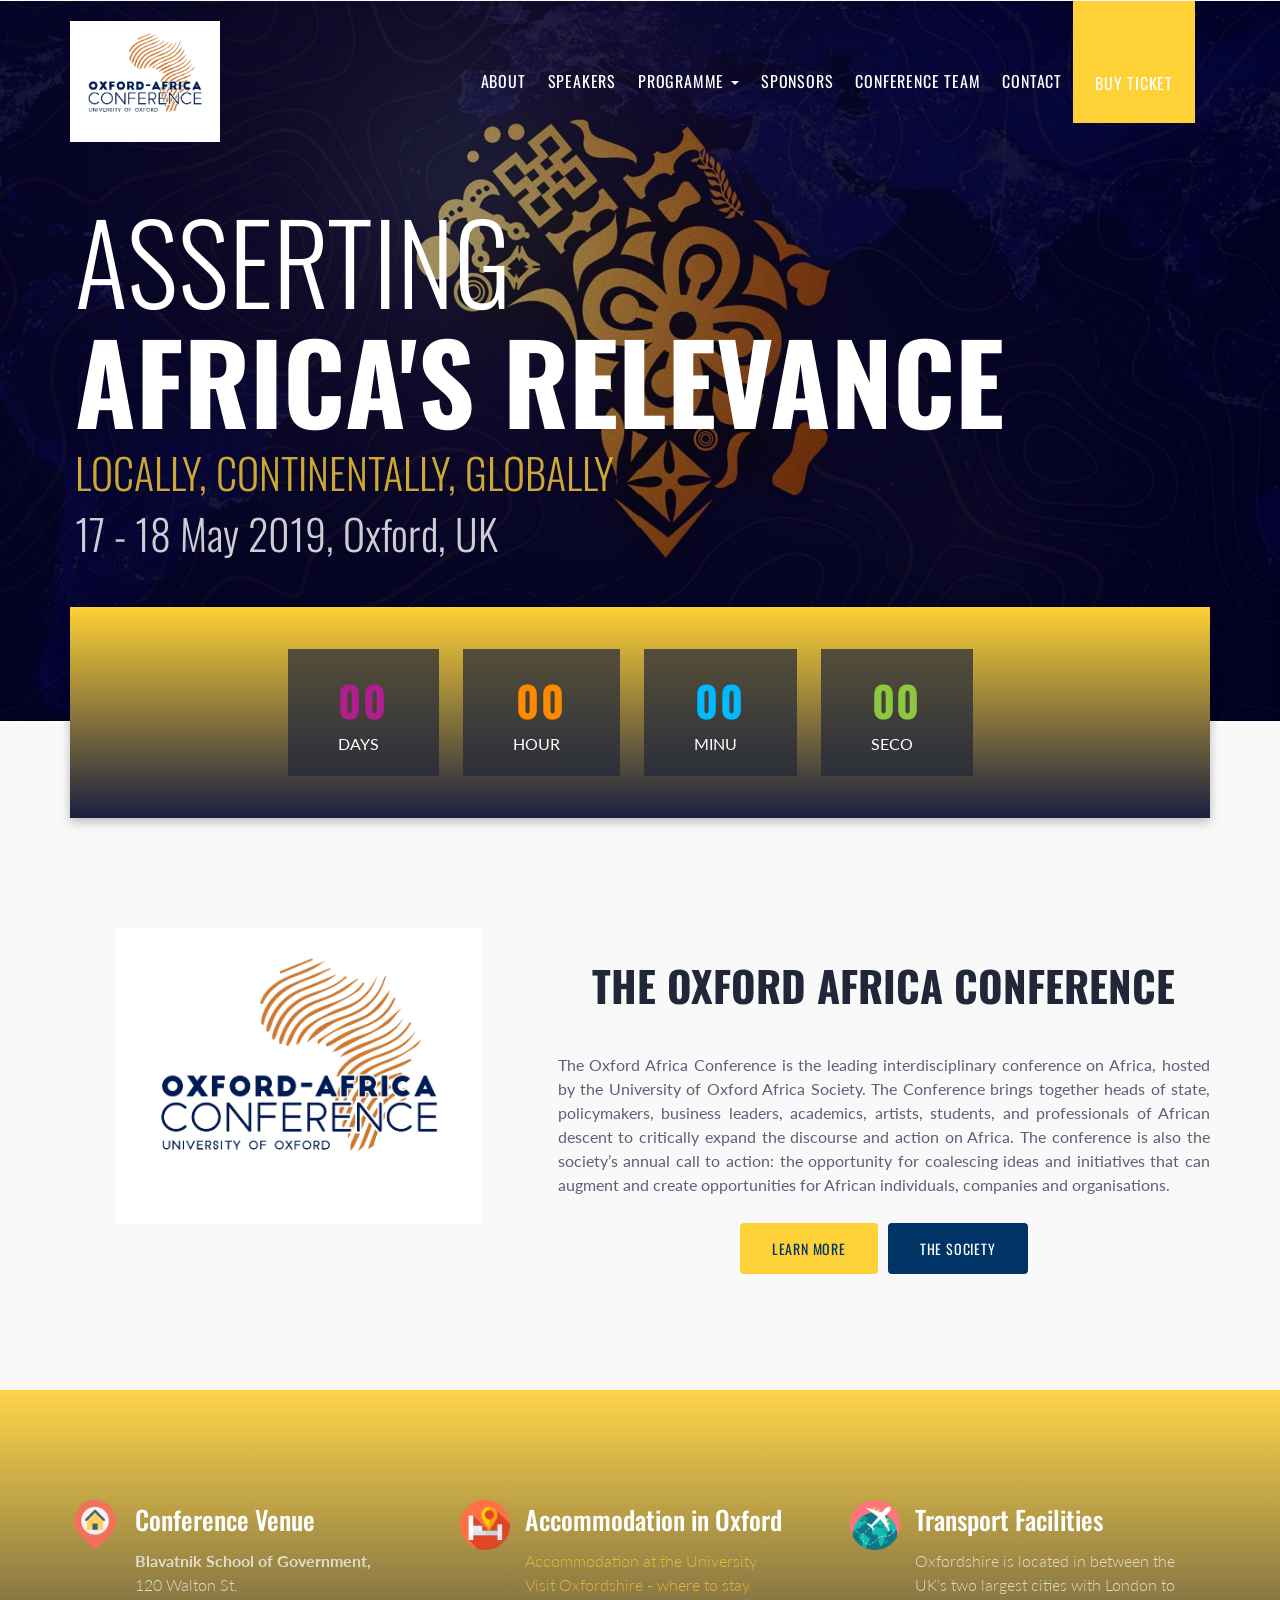
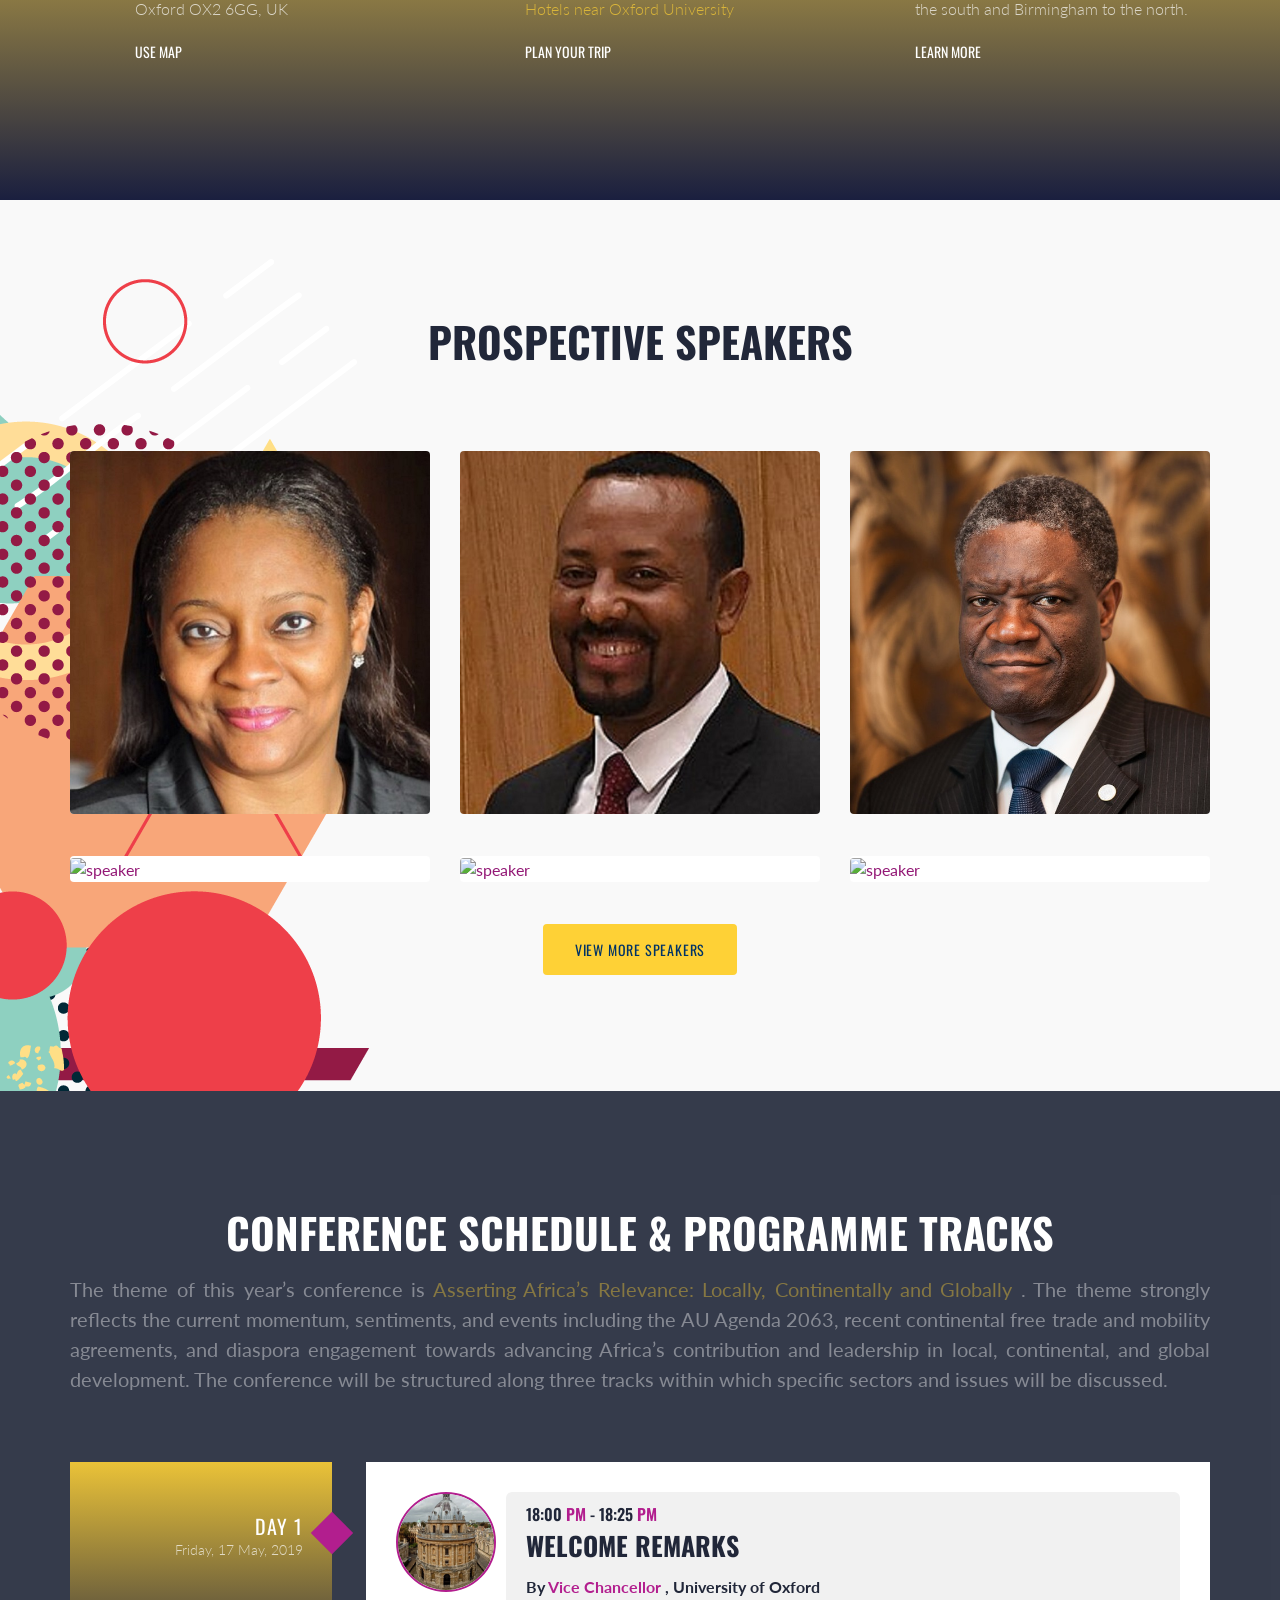
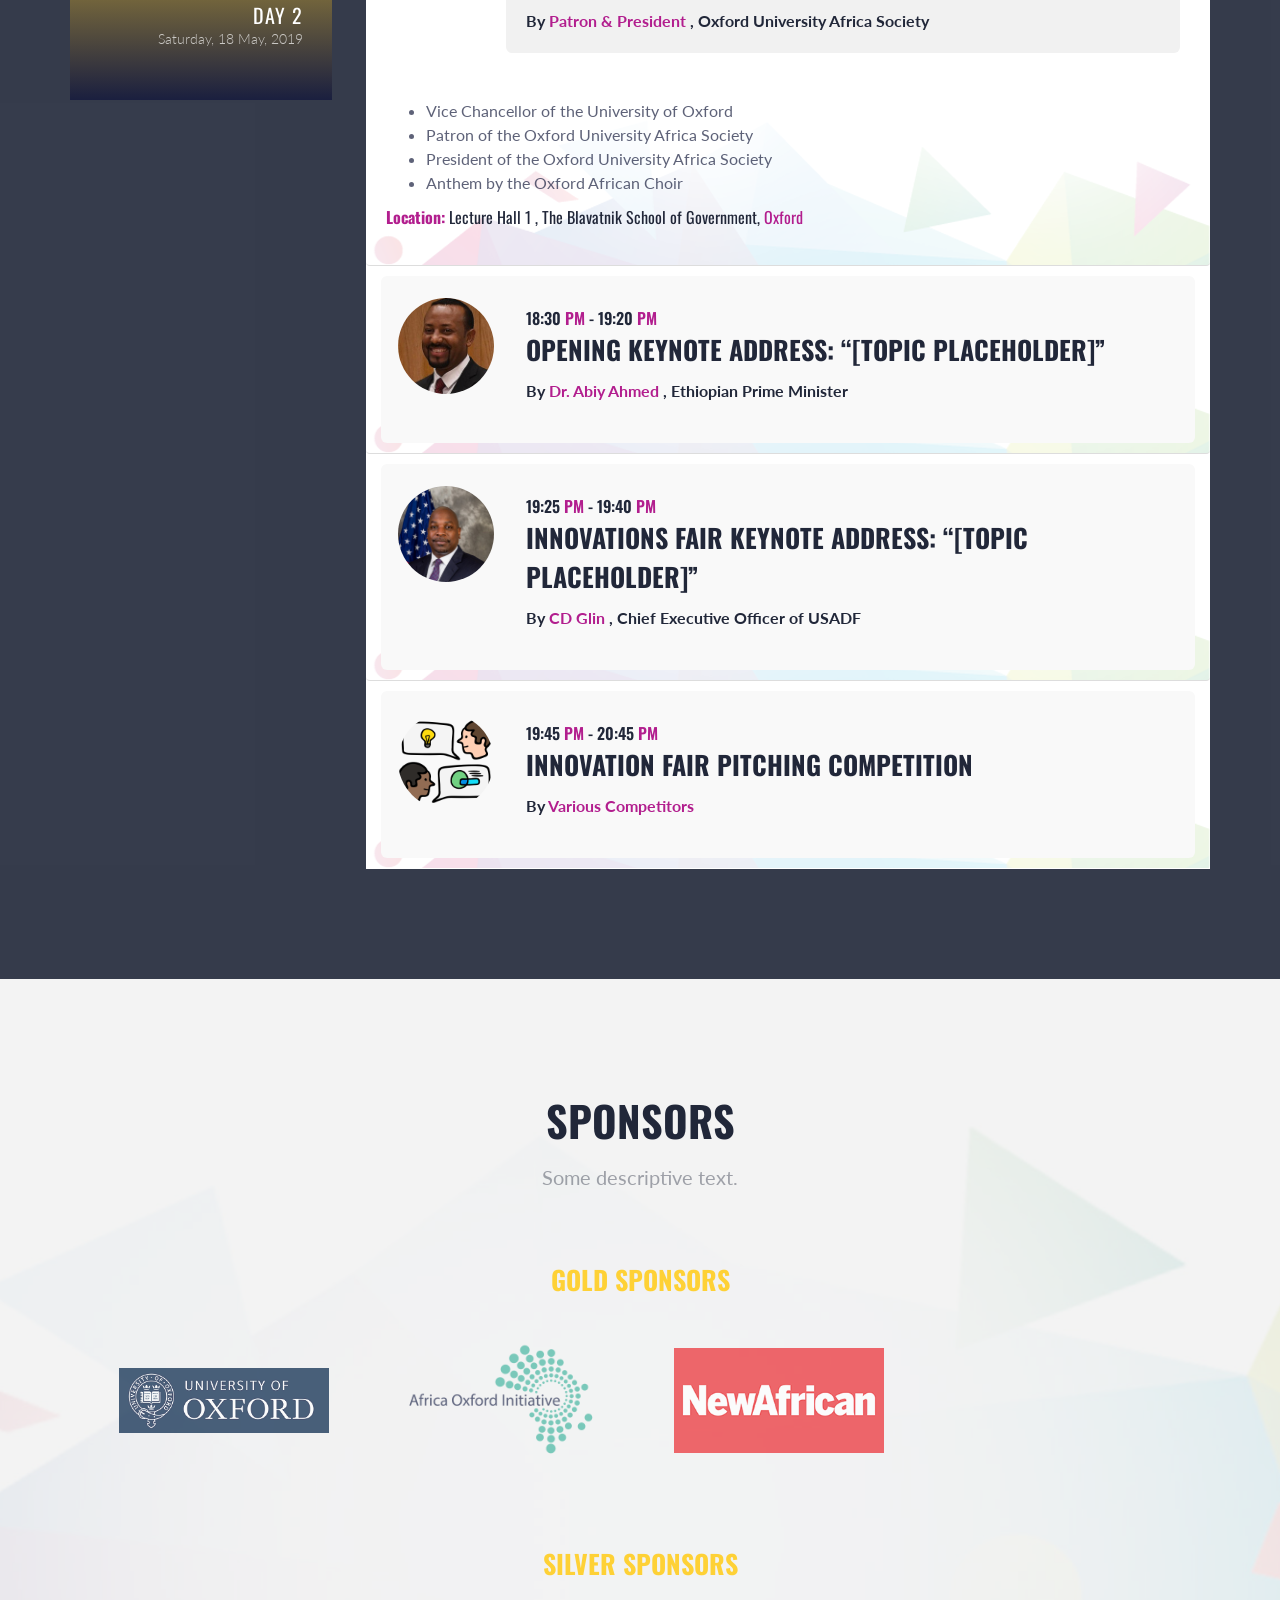
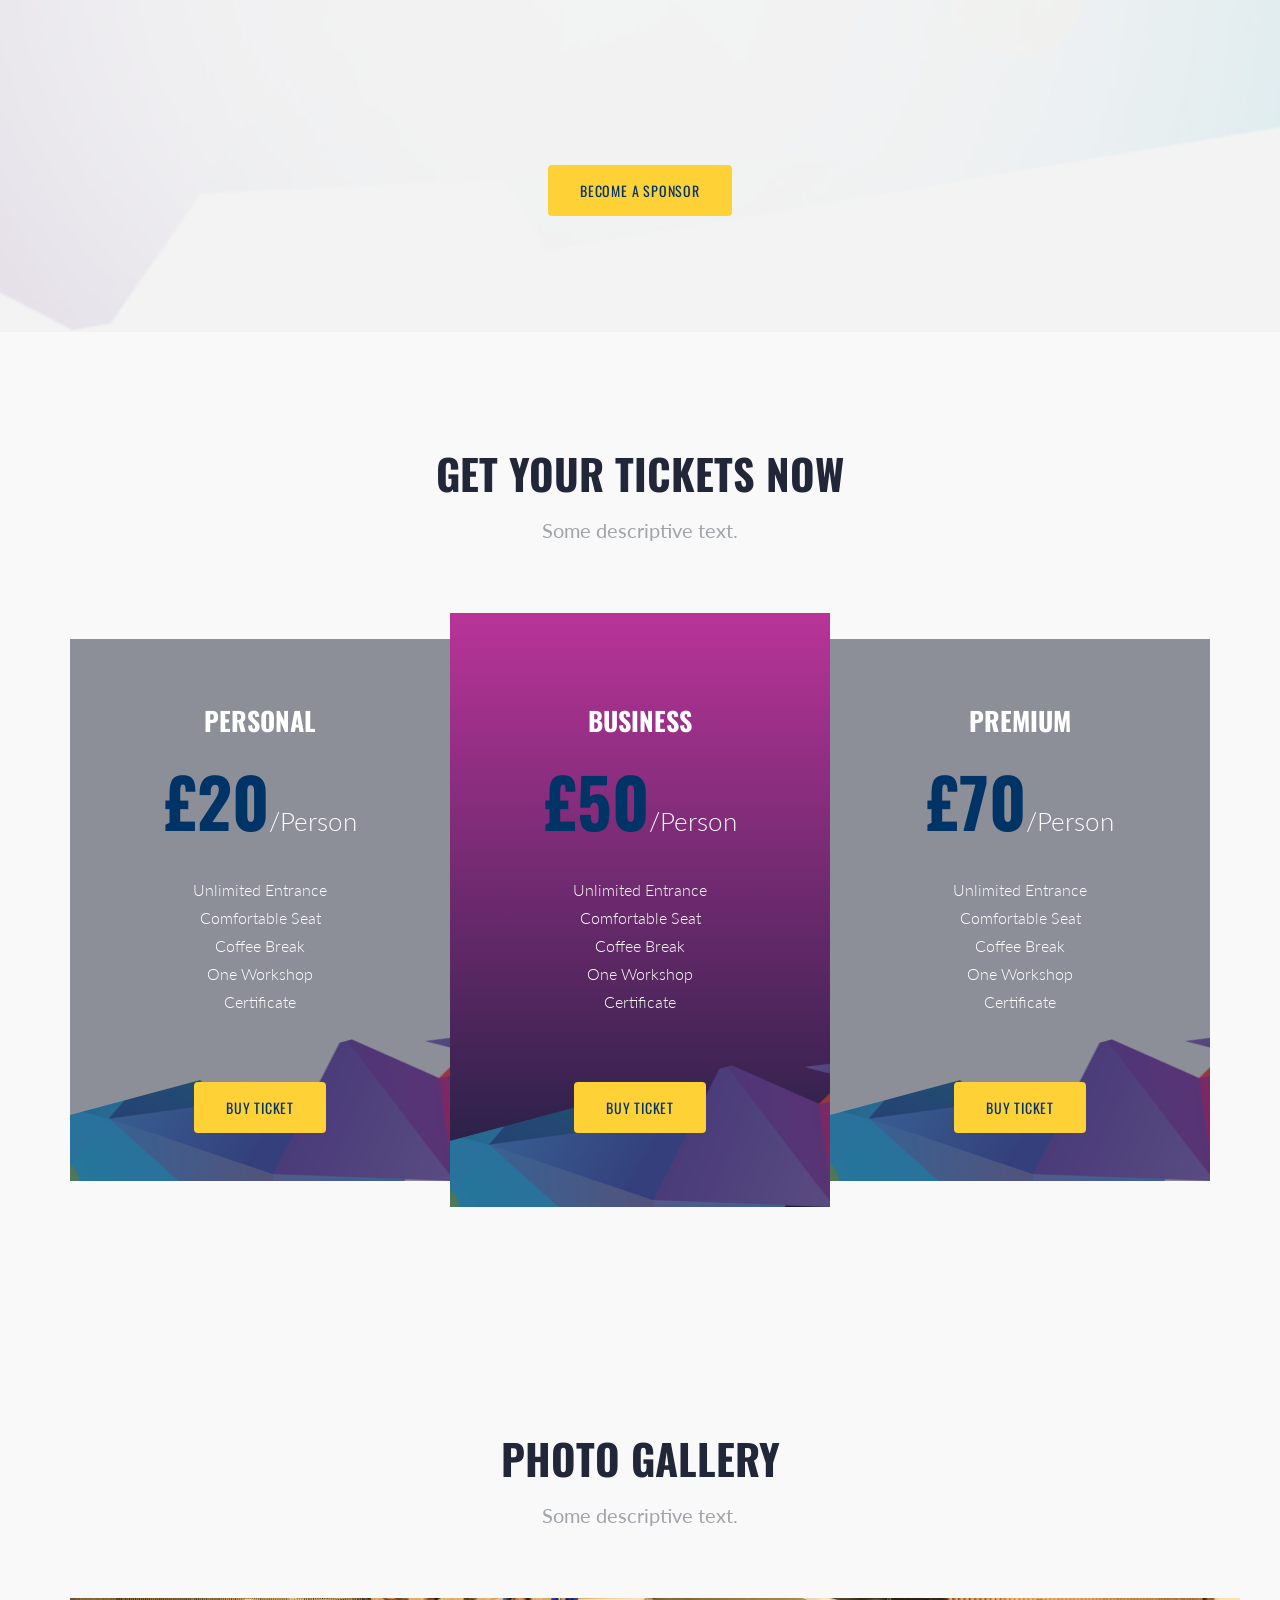
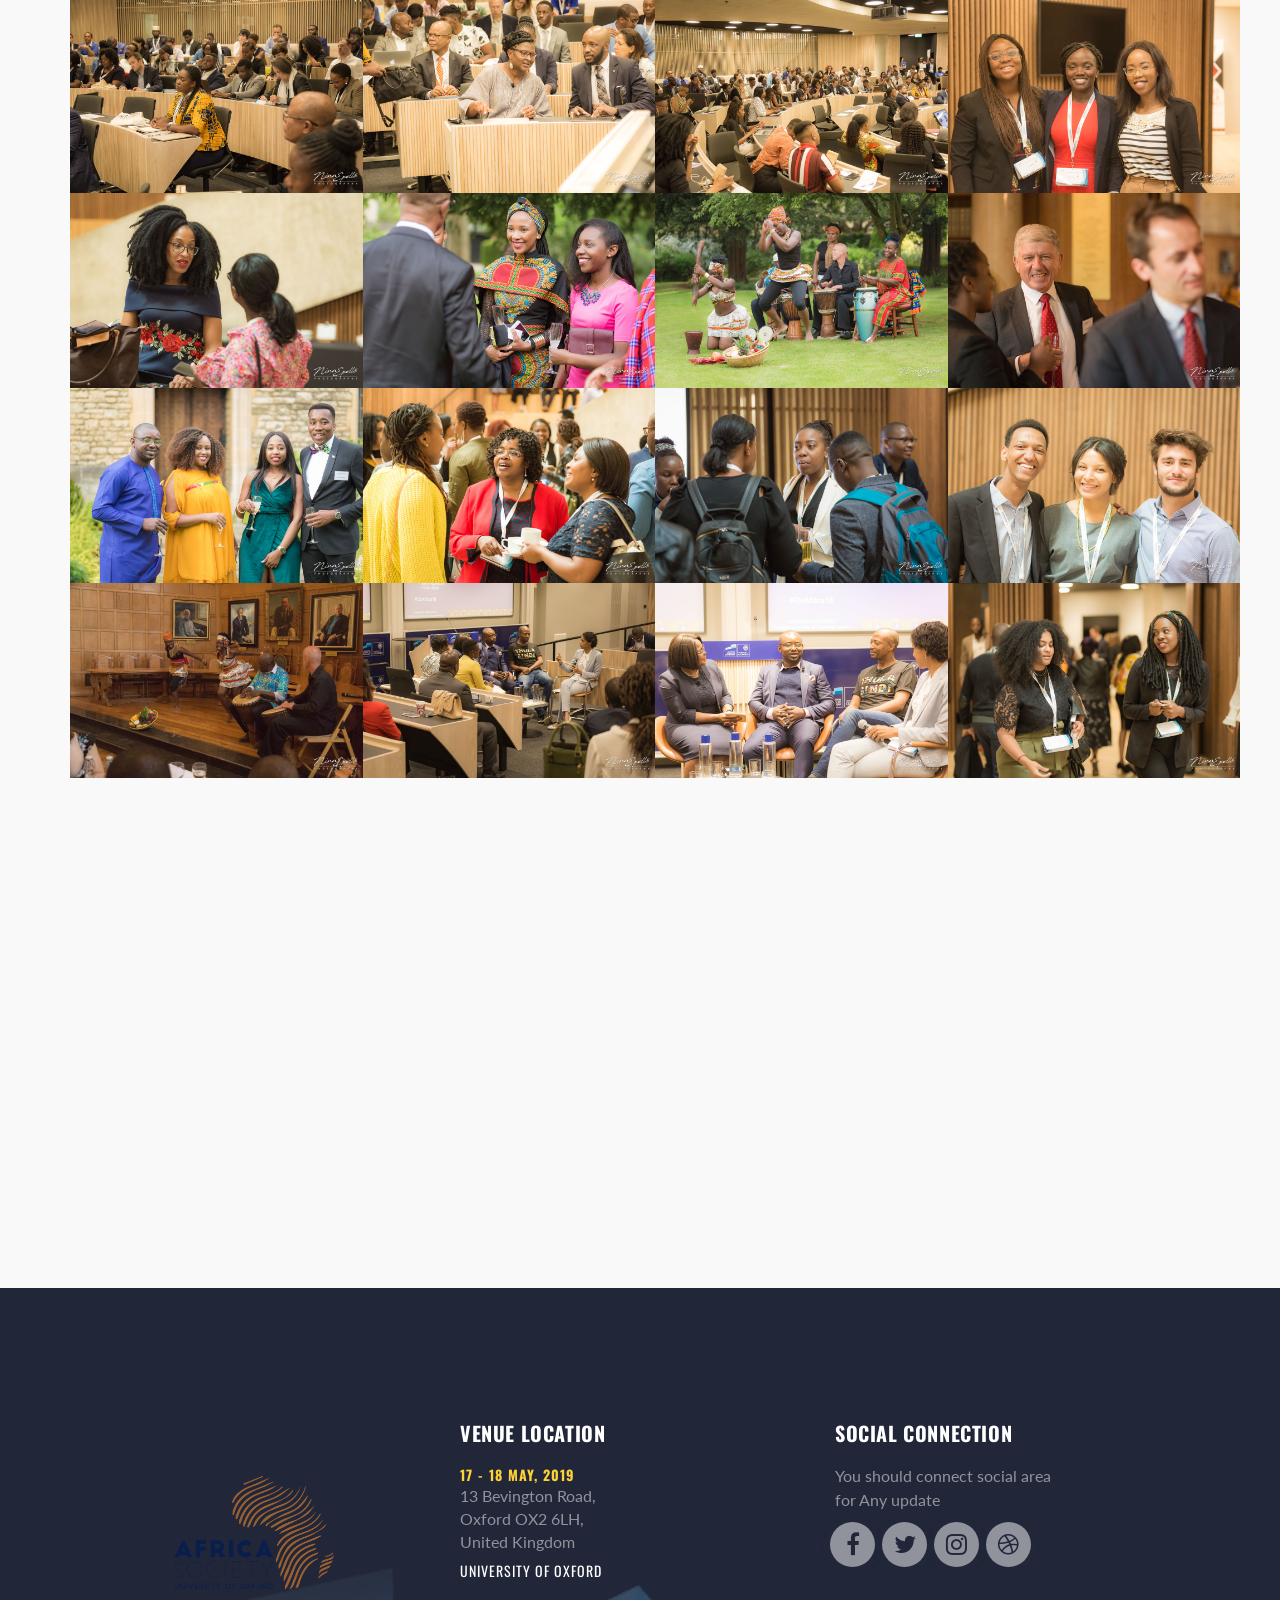
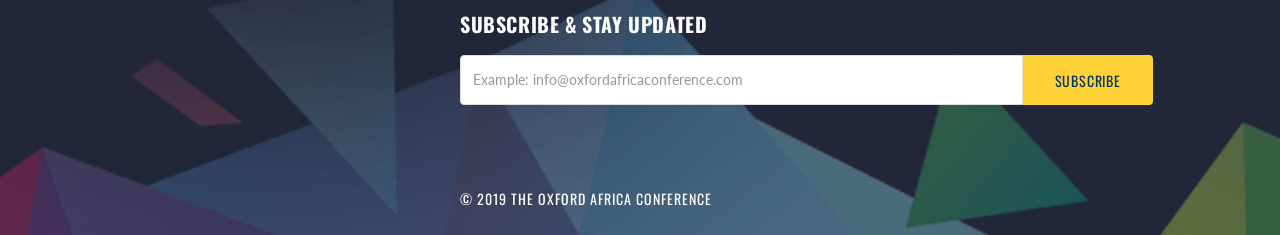
==== commit edf9c3ff: "updates" ====
--- a/index.html
+++ b/index.html
@@ -9,7 +9,7 @@
     <!-- SITE TITLE -->
     <title>Oxford Africa Conference 2019</title>
     <meta name="description" content="Oxford Africa Conference 2019" />
-    <meta name="keywords" content="Oxford, Africam Conference" />
+    <meta name="keywords" content="Oxford, African Conference" />
     <meta name="author" content="oxfordafricaconference.com" />
 
     <!-- twitter card starts from here, if you don't need remove this section -->
@@ -119,16 +119,16 @@
             <li>
                 <a class="csi-scroll" href="#csi-schedule">Programme <span class="caret"></span></a>
                 <ul class="dropdown-menu">
-                    <li><a href="#">Main Conference</a></li>
-                    <li><a href="#">Innovation Fair</a></li>
-                    <li><a href="#">Satellite Events</a></li>
-                    <li><a href="#">Gala Dinner</a></li>
+                    <li><a href="mainconference.html">Main Conference</a></li>
+                    <li><a href="innovationfair.html">Innovation Fair</a></li>
+                    <li><a href="satelliteevents.html">Satellite Events</a></li>
+                    <li><a href="galadinner.html">Gala Dinner</a></li>
                 </ul>
             </li>
             <li><a class="csi-scroll" href="#csi-sponsors">Sponsors</a></li>
-            <li><a class="csi-scroll" href="#">Conference Team</a></li>
+            <li><a class="csi-scroll" href="conferenceteam.html">Conference Team</a></li>
             <li><a class="csi-scroll" href="contact.html">Contact</a></li>
-            <li><a class="csi-scroll csi-btn" href="#">Buy Ticket</a></li>
+            <li><a class="csi-scroll csi-btn" href="#csi-registration">Buy Ticket</a></li>
         </ul>
     </div>
     <!--/.nav-collapse -->
@@ -334,7 +334,7 @@
                         </p>
                         
                             <div class="btn-area">
-                                <a class="csi-btn csi-scroll" href="#csi-registration">Register now</a>
+                                <a class="csi-btn csi-scroll" href="mainconference.html">Learn More</a>
                                 <a class="csi-btn csi-btn-brand" href="#">The Society</a>
                             </div>
                         </div>
@@ -871,7 +871,7 @@
 
                                             <div>
                                                 <h3 style="text-align:center; color:#b21e8e">1/4 Round of Discussions </h3>
-                                                <h4 style="text-align:center; color:#003366">Looking Inward to Identify Africa’s Diverse Indigenous Assets </h4>
+                                                <h4 style="text-align:center; color:#003366">Track A: Looking Inward to Identify Africa’s Diverse Indigenous Assets </h4>
                                             </div>
 
 
@@ -918,7 +918,7 @@
                                                                     <br />
                                                                     <div class="row">
                                                                         <div style="background-color:#aaa; float: left; width: 25%; padding: 10px; height: 300px;">
-                                                                            <h2>Session 1</h2>
+                                                                            <h2>Session A1</h2>
                                                                             <p style="text-align:justify">Topic: Taking Stock of Africa’s Cultural Capital for Social and Economic Development</p>
                                                                             <br />
                                                                             <br />
@@ -927,7 +927,7 @@
                                                                             <h4 class="time"><span style="color:#b21e8e">Seminar Room 1</span></h4>
                                                                         </div>
                                                                         <div style="background-color:#bbb; float: left; width: 25%; padding: 10px; height: 300px;">
-                                                                            <h2>Session 2</h2>
+                                                                            <h2>Session A2</h2>
                                                                             <p>Topic: Amandla! Awethu! Social Movements Challenging the Status Quo for Good Governance </p>
                                                                             <br />
                                                                             <br />
@@ -935,14 +935,14 @@
                                                                             <h4 class="time"><span style="color:#b21e8e">Seminar Room 2</span></h4>
                                                                         </div>
                                                                         <div style="background-color:#ccc; float: left; width: 25%; padding: 10px; height: 300px;">
-                                                                            <h2>Session 3</h2>
+                                                                            <h2>Session A3</h2>
                                                                             <p>Topic: Agritech and Agribusiness: Innovations and Opportunities for Producing and Consuming Locally </p>
                                                                             <br />
                                                                             <br />
                                                                             <h4 class="time"><span style="color:#b21e8e">Seminar Room 3</span></h4>
                                                                         </div>
                                                                         <div style="background-color:#ddd; float: left; width: 25%; padding: 10px; height: 300px;">
-                                                                            <h2>Session 4</h2>
+                                                                            <h2>Session A4</h2>
                                                                             <p>Topic: Showcasing and Scaling up Indigenous Innovations in Healthcare and Wellness</p>
                                                                             <br />
                                                                             <br />
@@ -957,10 +957,83 @@
                                                     </div>
                                                 </div>
                                                 <div id="collapseTwo3" class="panel-collapse collapse" role="tabpanel" aria-labelledby="headingTwo">
+
                                                     <div class="panel-body">
+                                                        <h4>Session A1: Taking Stock of Africa’s Cultural Capital for Social and Economic Development</h4>
                                                         <p class="text">
-                                                            Some descriptive text
+                                                            This session seeks to explore the new development paradigm that links culture and the
+                                                            economy and its prospects for Africa's socio-economic transformation. The economy of culture
+                                                            in Africa has a huge potential to generate sustainable income (and export earnings), create
+                                                            jobs, spur innovation and, at the same time, contribute to social inclusion, cultural diversity and
+                                                            human development. Yet, many African countries have not been able to fully tap into this
+                                                            potential.
+                                                            <br />
+                                                            This session will therefore address the challenges of harnessing the full potential of Africa’s
+                                                            cultural economy/capital. The session will explore, among other things, the strategies of
+                                                            developing, commercialising and promoting Africa’s indigenous resources, heritage and cultural
+                                                            activities. All of these would be done with a view to informing policy-making by outlining the
+                                                            conceptual, institutional and policy frameworks in which this economy can flourish.
                                                         </p>
+
+                                                        <h4>Session A2: Amandla! Awethu! Social Movements Challenging the Status Quo for Good Governance</h4>
+                                                        <p class="text">
+                                                            Social movements have occupied a pivotal place in Africa’s sociopolitical landscape for the past
+                                                            decades. Social movements have challenged colonial rule during Africa’s liberation struggle; it
+                                                            has confronted bad governance, and champion human rights and rule of law, in Africa’s recent
+                                                            democratic dispensation. In recent years, social movements have gained greater power to
+                                                            mobilise (thanks to modern technology and social media), even though this comes at a great
+                                                            cost to activists. Many face professional exclusion and jail time, and others pay the ultimate
+                                                            price with their lives.
+                                                            <br />
+                                                            This panel will convene leaders of prominent social movements across the continent to inspire
+                                                            and challenge the delegates (of the conference) to consider their roles in movements that
+                                                            shape our time; discuss the DNA of some noteworthy movements in Africa that have inspired
+                                                            generations recently; and share insights on the role of social movements on the future of
+                                                            governance in Africa.
+
+                                                        </p>
+
+                                                        <br />
+
+                                                        <h4>
+                                                            Session A3: Agritech and Agribusiness: Innovations and Opportunities for Producing and Consuming Locally
+                                                        </h4>
+                                                        <p class="text">
+                                                            Africa has suitable agro-climate conditions that will allow it to be self-sufficient in food
+                                                            production and, at the same time, feed the world. More than 60 per cent of the continent&#39;s most
+                                                            active population is engaged in agriculture. The continent also contains 65 per cent of the
+                                                            world's most arable and uncultivated land. However, Africa still imports large quantities of food
+                                                            products that may be produced locally.
+                                                            <br />
+                                                            The goal of this session is, therefore, to highlight existing local capacities and innovations
+                                                            (technical and financial), and explore ways of leveraging these capacities and innovations to
+                                                            increase food production. The session will also explore sustainable ways of scaling up these
+                                                            capacities and innovations within each section of the agricultural value chain to radically
+                                                            transform Africa’s agriculture sector, and, hence, make Africa self–sufficient in food production.
+
+                                                        </p>
+
+                                                        <br />
+
+                                                        <h4>Session A4: Showcasing and Scaling up Indigenous Innovations in Health and Wellness</h4>
+                                                        <p class="text">
+
+                                                            Demands for good healthcare and wellness systems are increasing in Africa amidst a rapidly
+                                                            growing population, epidemiologic transitions and economic limitations. Africa’s ability to meet
+                                                            this growing demand and create sustainable health systems will depend largely on its capacity to
+                                                            invent, deploy and scale-up indigenous solutions that are sensitive and appropriate for local
+                                                            communities. Several examples exist in some African countries: these examples showcase
+                                                            indigenous health innovations in financing, service delivery, diagnostics, medicines, health
+                                                            information systems and much more.
+                                                            <br />
+                                                            The session will highlight these innovations and explore ways of leveraging them to improve
+                                                            healthcare and wellness in Africa. The session will also examine these innovations across the
+                                                            components of the World Health Organisation’s framework to develop a blueprint for scaling up
+                                                            these efforts. Finally, the session will examine the role of government and the private sector in
+                                                            scaling up these innovations.
+
+                                                        </p>
+
                                                         <h4 class="location"><strong>Location:</strong>  Check rooms above , The Blavatnik School of Government, <span>Oxford</span> </h4>
                                                     </div>
                                                 </div>
@@ -994,20 +1067,23 @@
 
                                             <div>
                                                 <h3 style="padding-top:80px; text-align:center; color:#b21e8e">2/4 Round of Discussions </h3>
-                                                <h4 style="text-align:center; color:#003366">Exploring The Prospects And Challenges of Africa’s Integration </h4>
+                                                <h4 style="text-align:center; color:#003366">Track B: Exploring The Prospects And Challenges of Africa’s Integration </h4>
                                             </div>
 
                                             <div>
                                                 <h3 style="padding-top:80px; text-align:center; color:#b21e8e">3/4 Round of Discussions </h3>
-                                                <h4 style="text-align:center; color:#003366">Asserting Africa’s Global Relevance</h4>
-                                            </div>
-
+                                                <h4 style="text-align:center; color:#003366">Track C: Asserting Africa’s Global Relevance</h4>
+                                            </div>
+
+                                            <!--
                                             <div>
                                                 <h3 style="padding-top:80px; text-align:center; color:#b21e8e">4/4 Round of Discussions </h3>
                                                 <h4 style="padding-bottom:80px;text-align:center; color:#003366">Awards of Innovation Fair Winners and Raufu Mustapha Memorial Address </h4>
                                             </div>
 
-                                           
+                                            -->
+
+
 
 
 
--- a/assets/css/style-default.min.css
+++ b/assets/css/style-default.min.css
@@ -814,7 +814,7 @@
         }
 
             .csi-header .csi-navbar .csi-nav .dropdown-menu li a {
-                color: #fff;
+                color: #003366;
                 padding: .6rem 1.5rem !important;
                 font-size: 1.4rem;
                 line-height: 2.0999999999999996rem;
@@ -3253,7 +3253,7 @@
             }
 
         .page .breadcrumb .active, .page-template .breadcrumb .active, .single .breadcrumb .active, .single-post .breadcrumb .active {
-            color: #003366
+            color: #fed136
         }
 
         .page .breadcrumb > li + li:before, .page-template .breadcrumb > li + li:before, .single .breadcrumb > li + li:before, .single-post .breadcrumb > li + li:before {
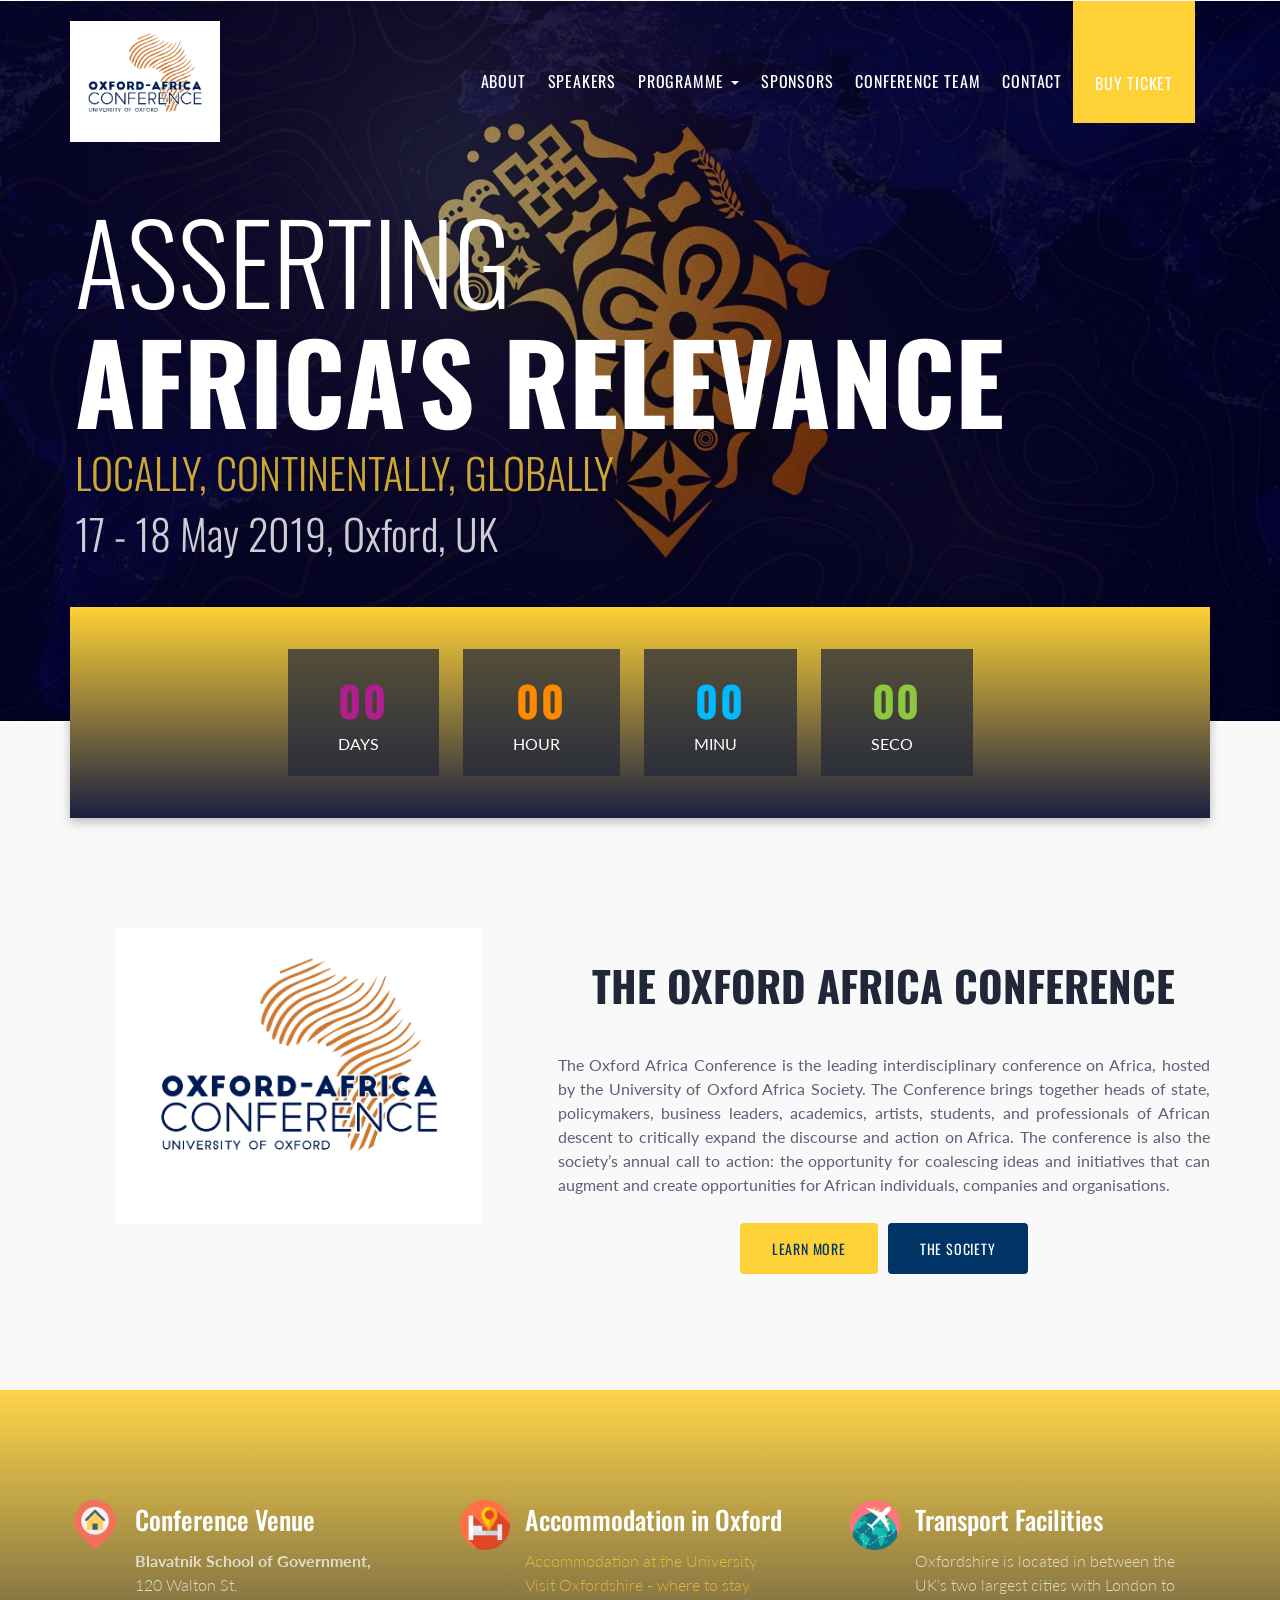
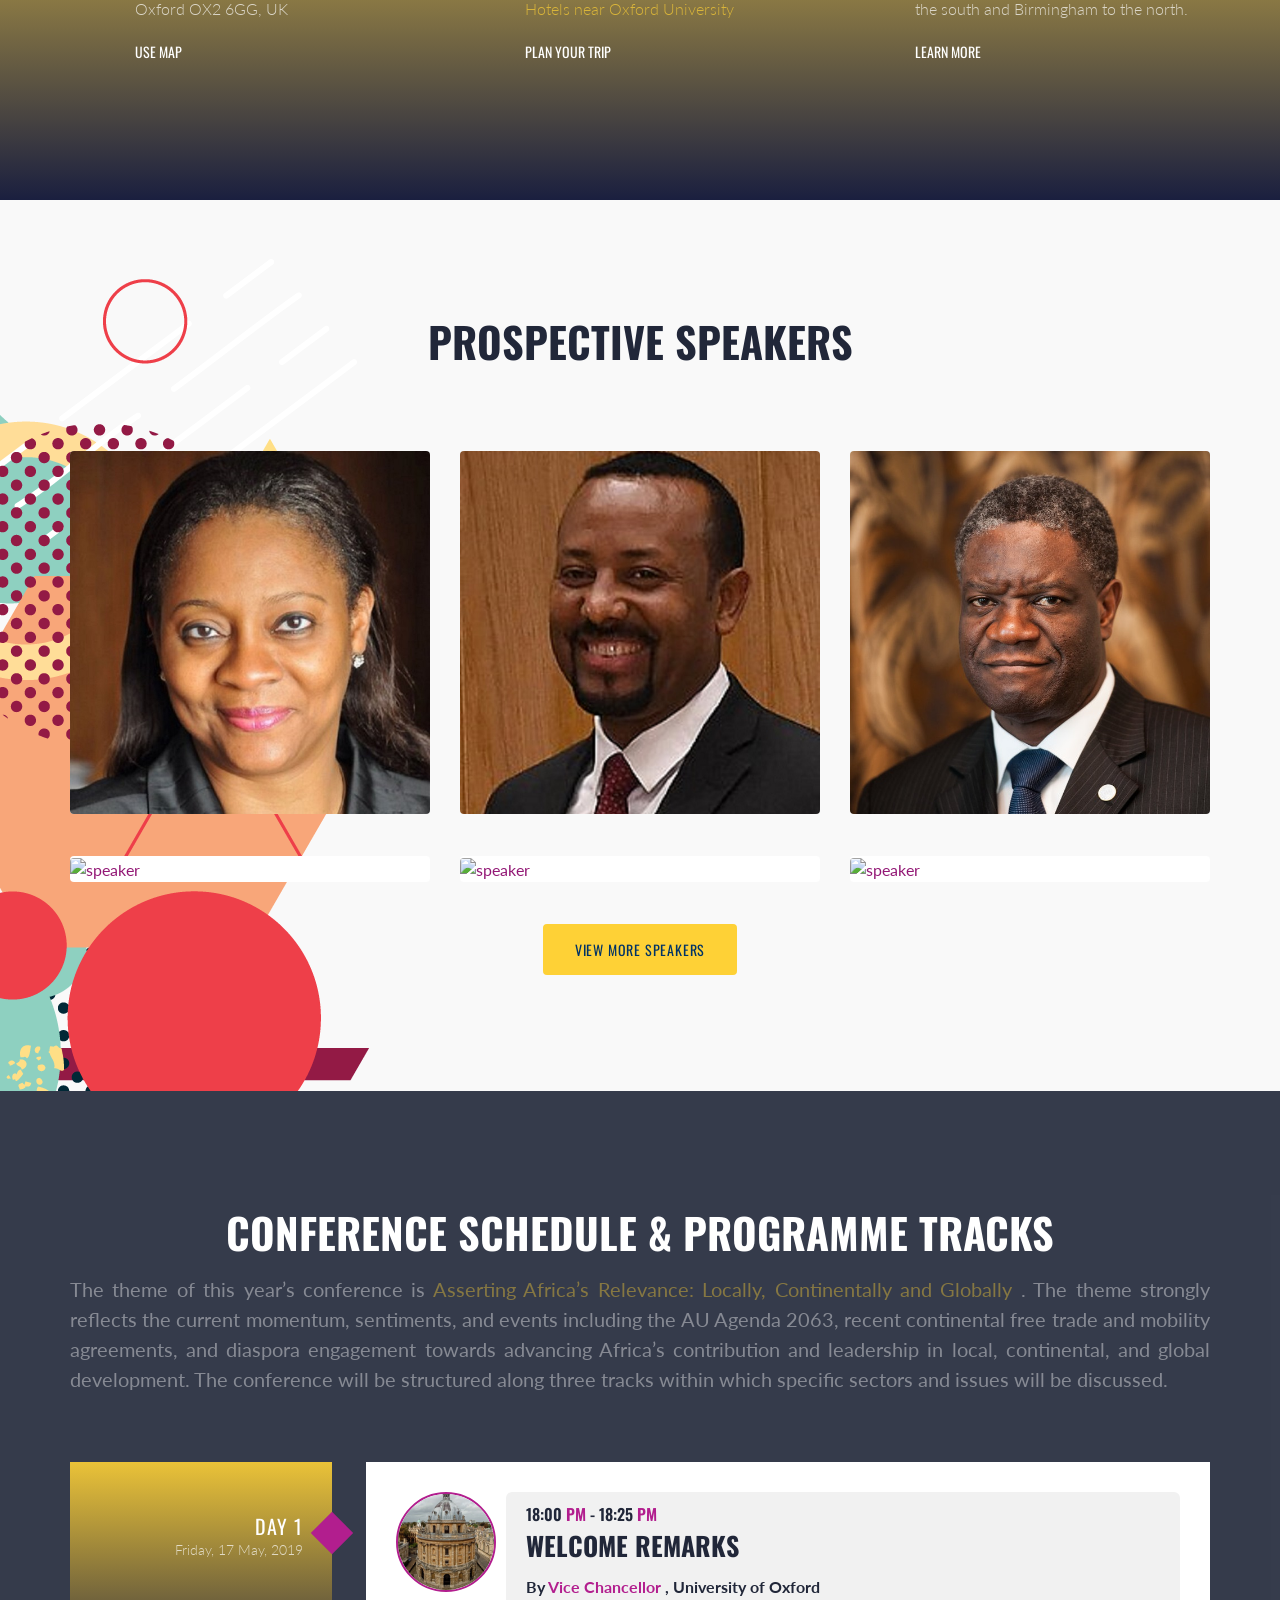
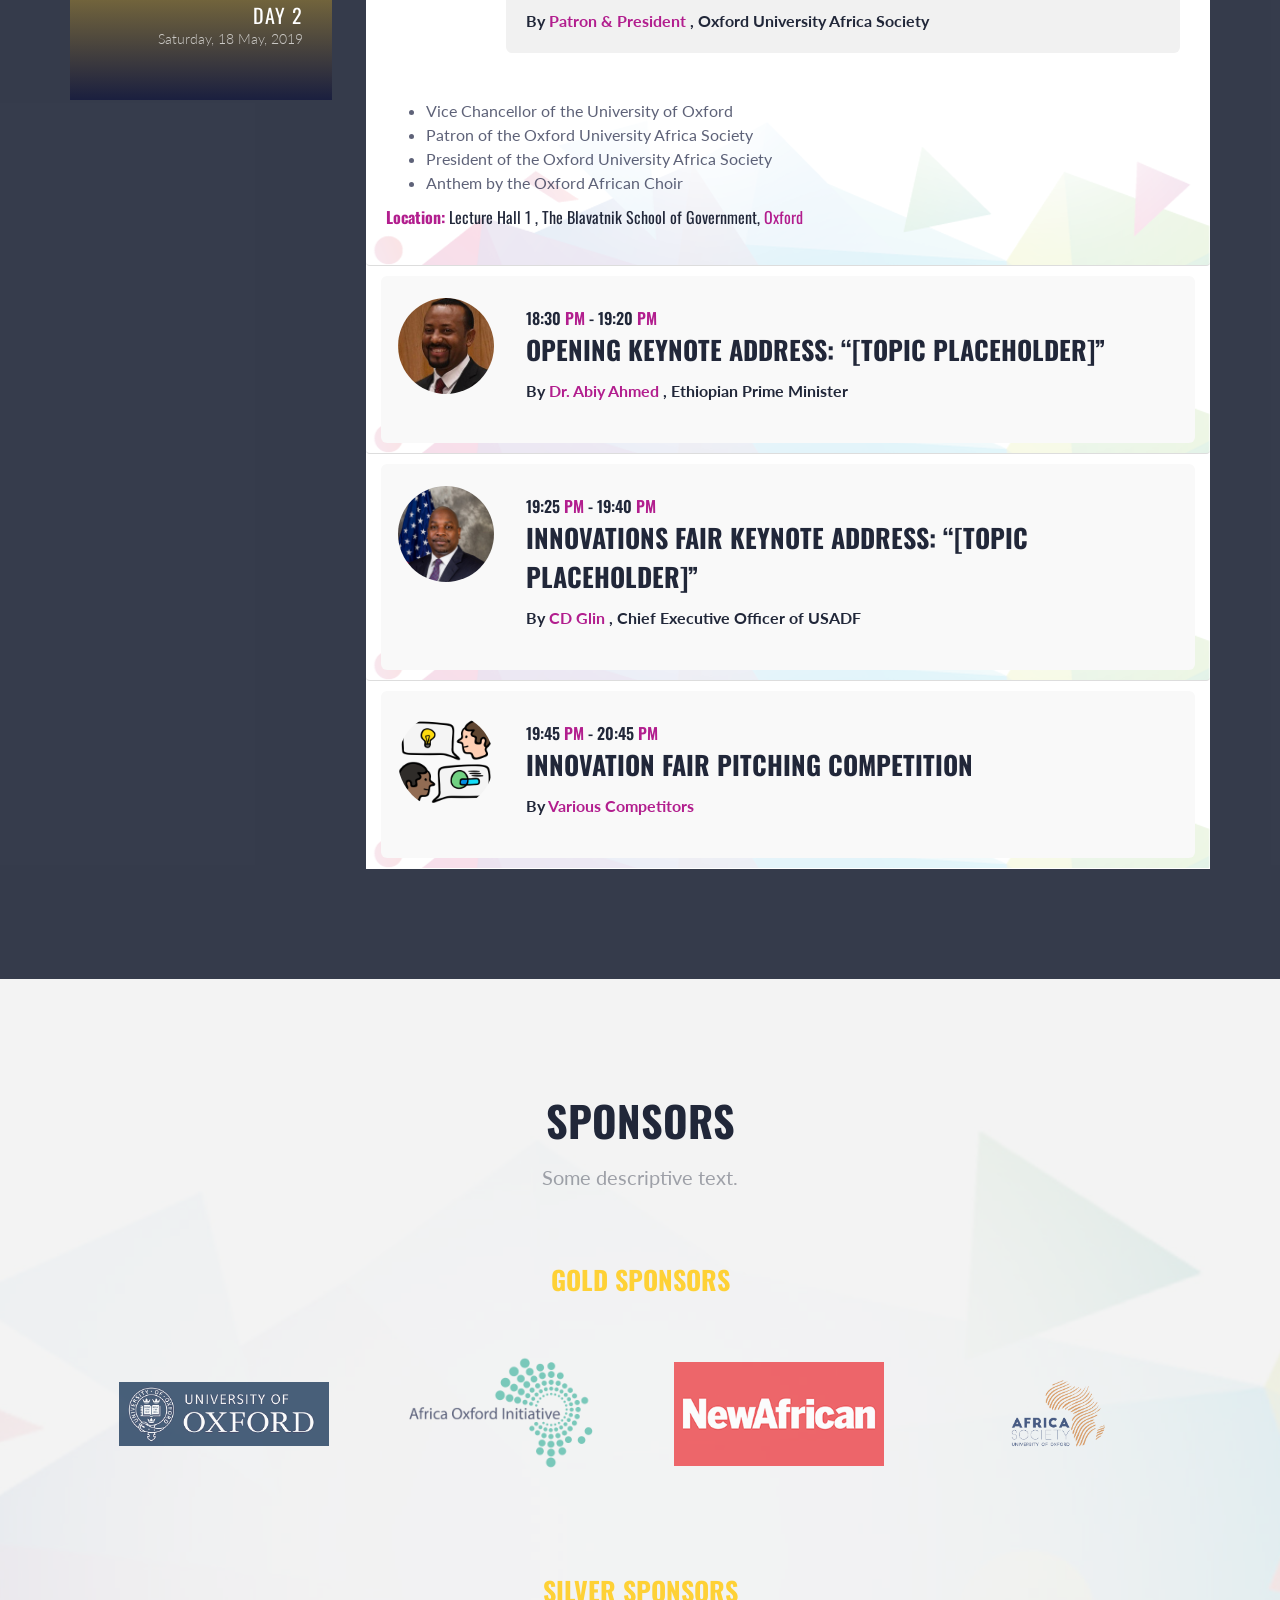
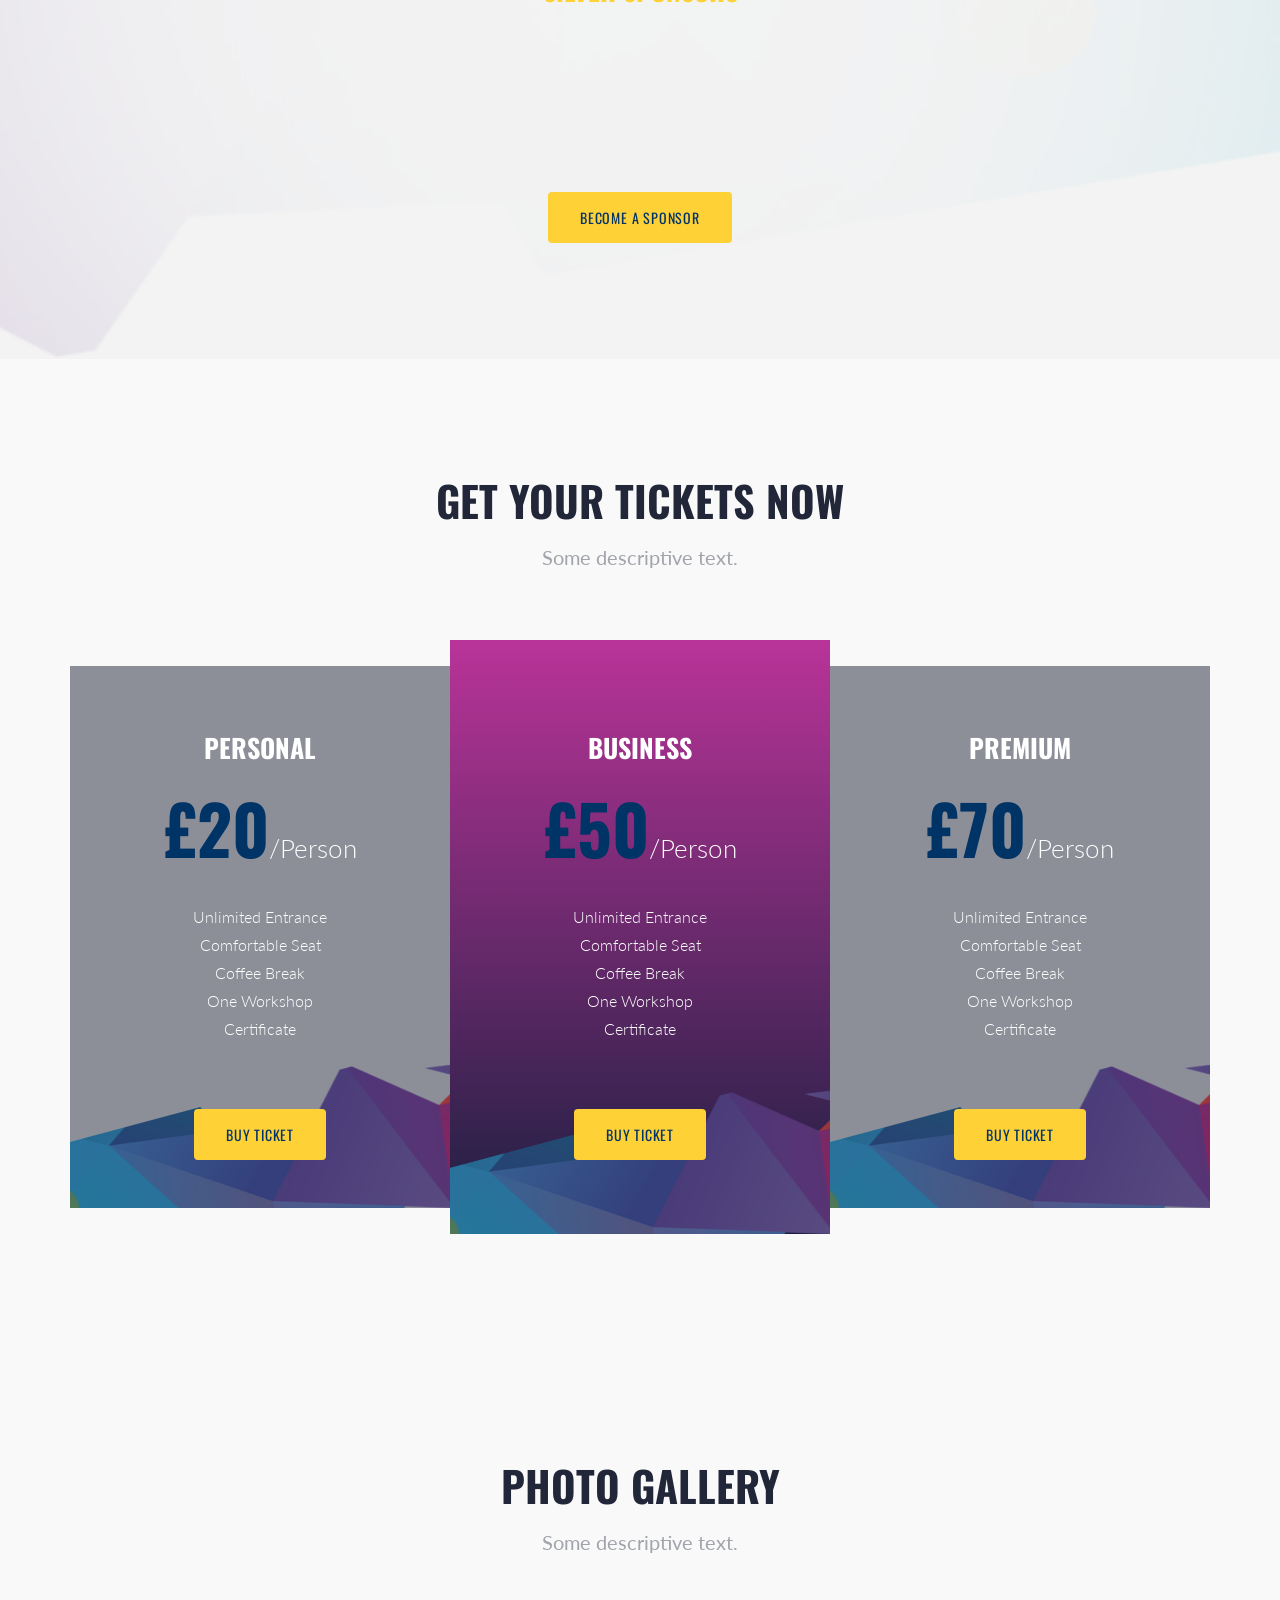
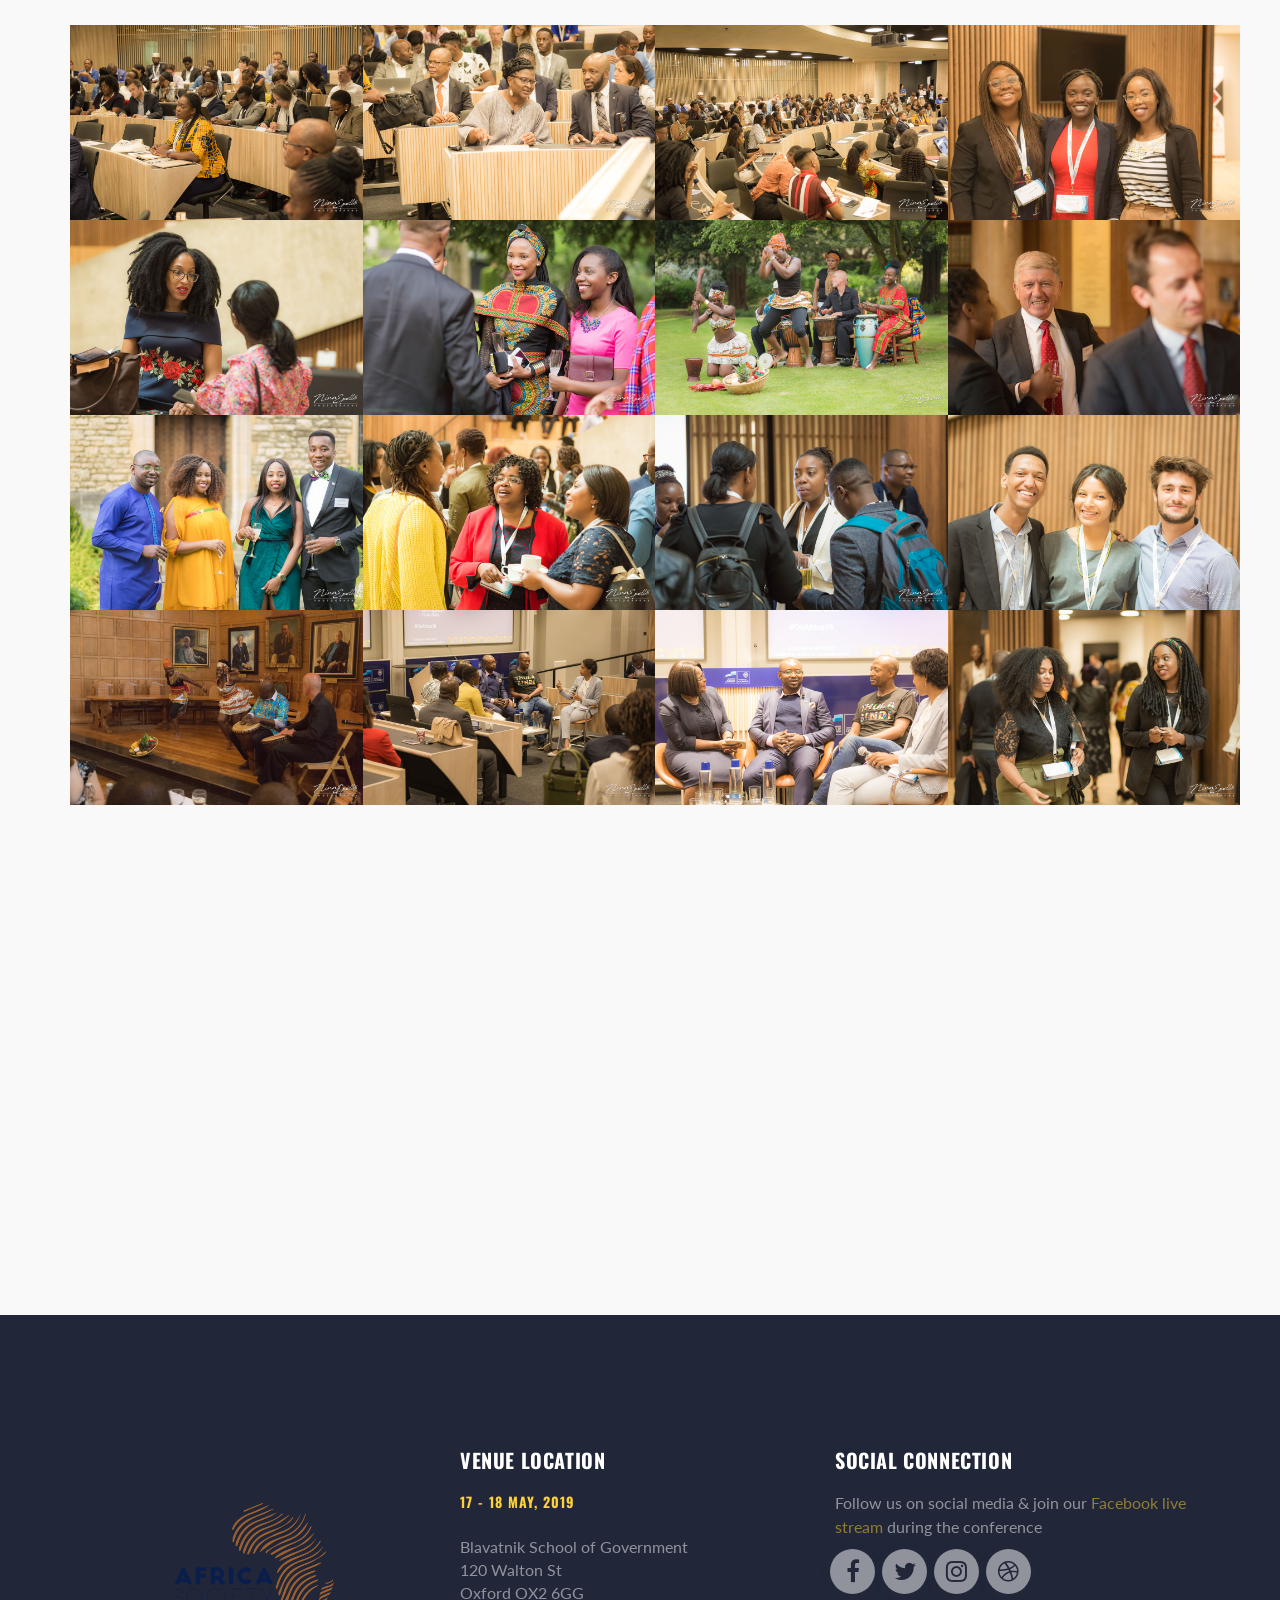
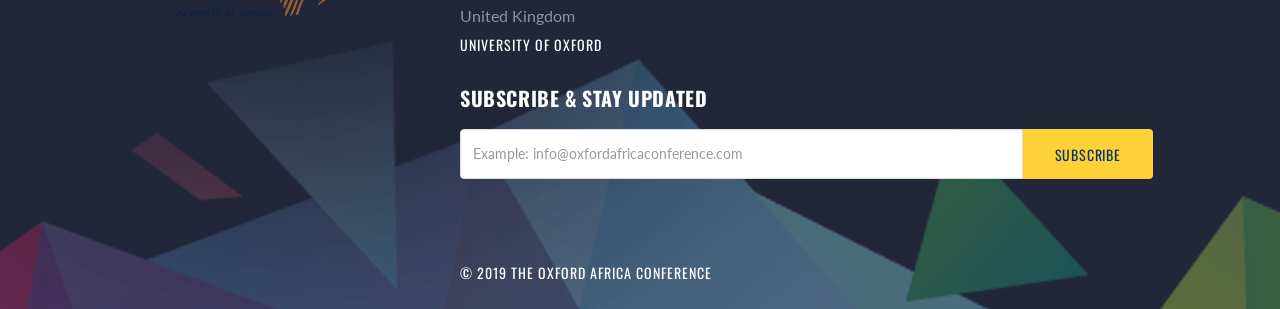
==== commit edced262: "updates" ====
--- a/index.html
+++ b/index.html
@@ -120,9 +120,9 @@
                 <a class="csi-scroll" href="#csi-schedule">Programme <span class="caret"></span></a>
                 <ul class="dropdown-menu">
                     <li><a href="mainconference.html">Main Conference</a></li>
-                    <li><a href="innovationfair.html">Innovation Fair</a></li>
-                    <li><a href="satelliteevents.html">Satellite Events</a></li>
-                    <li><a href="galadinner.html">Gala Dinner</a></li>
+                    <li><a href="mainconference.html#innovationFair">Innovation Fair</a></li>
+                    <li><a href="mainconference.html#satelliteEvents">Satellite Events</a></li>
+                    <li><a href="#">Gala Dinner</a></li>
                 </ul>
             </li>
             <li><a class="csi-scroll" href="#csi-sponsors">Sponsors</a></li>
@@ -322,24 +322,24 @@
                                 <div class="csi-heading">
                                     <h2 class="heading">The Oxford Africa Conference</h2>
                                     <!-- <h3 class="subheading">Who We Are</h3> -->
-                    </div>
-                    <div class="csi-about-content">
-                        <p class="text" style="text-align: justify">
-                            The Oxford Africa Conference is the leading interdisciplinary conference on Africa, hosted
-                            by the University of Oxford Africa Society. The Conference brings together heads of state,
-                            policymakers, business leaders, academics, artists, students, and professionals of African
-                            descent to critically expand the discourse and action on Africa. The conference is also the
-                            society’s annual call to action: the opportunity for coalescing ideas and initiatives that
-                            can augment and create opportunities for African individuals, companies and organisations.
-                        </p>
+                                </div>
+                                <div class="csi-about-content">
+                                <p class="text" style="text-align: justify">
+                                    The Oxford Africa Conference is the leading interdisciplinary conference on Africa, hosted
+                                    by the University of Oxford Africa Society. The Conference brings together heads of state,
+                                    policymakers, business leaders, academics, artists, students, and professionals of African
+                                    descent to critically expand the discourse and action on Africa. The conference is also the
+                                    society’s annual call to action: the opportunity for coalescing ideas and initiatives that
+                                    can augment and create opportunities for African individuals, companies and organisations.
+                                </p>
                         
-                            <div class="btn-area">
-                                <a class="csi-btn csi-scroll" href="mainconference.html">Learn More</a>
-                                <a class="csi-btn csi-btn-brand" href="#">The Society</a>
+                                    <div class="btn-area">
+                                        <a class="csi-btn csi-scroll" href="mainconference.html">Learn More</a>
+                                        <a class="csi-btn csi-btn-brand" href="mainconference.html#thesociety">The Society</a>
+                                    </div>
+                                </div>
                             </div>
                         </div>
-                    </div>
-            </div>
         </div>
     </div><!-- //.CONTAINER -->
                                 </div><!-- //.INNER -->
@@ -428,7 +428,7 @@
                                                         <a class="sp-in" href="#"><i class="fa fa-linkedin"></i></a>
                                                     </div>
                                                     <div class="speaker-info">
-                                                        <h3 class="title"><a href="#">Arunma Oteh</a></h3>
+                                                        <h3 class="title"><a href="speaker.html">Arunma Oteh</a></h3>
                                                         <h4 class="subtitle">
                                                             Former Vice President and Treasurer of the World Bank
                                                         </h4>
@@ -468,7 +468,7 @@
                             <a class="sp-in" href="#"><i class="fa fa-linkedin"></i></a>
                         </div>
                         <div class="speaker-info">
-                            <h3 class="title"><a href="#"> Denis Mukwege (MD)  </a></h3>
+                            <h3 class="title"><a href="speaker.html"> Denis Mukwege (MD)  </a></h3>
                             <h4 class="subtitle"> 2018 Nobel Peace Laureate </h4>
                         </div>
                     </figcaption>
@@ -487,8 +487,8 @@
                                                         <a class="sp-in" href="#"><i class="fa fa-linkedin"></i></a>
                                                     </div>
                                                     <div class="speaker-info">
-                                                        <h3 class="title"><a href="#">Speaker Placeholder</a></h3>
-                                                        <h4 class="subtitle">Tile Placeholder</h4>
+                                                        <h3 class="title"><a href="speaker.html">Speaker Placeholder</a></h3>
+                                                        <h4 class="subtitle">Title Placeholder</h4>
                                                     </div>
                                                 </figcaption>
                                             </figure>
@@ -506,8 +506,8 @@
                                                         <a class="sp-in" href="#"><i class="fa fa-linkedin"></i></a>
                                                     </div>
                                                     <div class="speaker-info">
-                                                        <h3 class="title"><a href="#">Speaker Placeholder</a></h3>
-                                                        <h4 class="subtitle">Tile Placeholder</h4>
+                                                        <h3 class="title"><a href="speaker.html">Speaker Placeholder</a></h3>
+                                                        <h4 class="subtitle">Title Placeholder</h4>
                                                     </div>
                                                 </figcaption>
                                             </figure>
@@ -525,8 +525,8 @@
                             <a class="sp-in" href="#"><i class="fa fa-linkedin"></i></a>
                         </div>
                         <div class="speaker-info">
-                            <h3 class="title"><a href="#">Speaker Placeholder</a></h3>
-                            <h4 class="subtitle">Tile Placeholder</h4>
+                            <h3 class="title"><a href="speaker.html">Speaker Placeholder</a></h3>
+                            <h4 class="subtitle">Title Placeholder</h4>
                         </div>
                     </figcaption>
                 </figure>
@@ -1135,10 +1135,10 @@
                                         <a class="" href="http://www.afox.ox.ac.uk/"><img src="assets/img/afoxLandscapeLogo.png" alt=""/></a>
                                     </div>
                                     <div class="single">
-                                        <a class="" href="#"><img src="assets/img/newAfrican.png"alt=""/></a>
+                                        <a class="" href="#"><img src="assets/img/newAfrican.png" alt=""/></a>
                                     </div>
                                     <div class="single">
-                                        <a class="" href="#"><img src="http://placehold.it/316x70" alt=""/></a>
+                                        <a class="" href="http://www.oxforduniversityafricasociety.com/"><img src="assets/img/OxfordAfricaSocietyTransparentLogo.png" alt=""/></a>
                                     </div>
                                 </div>
                             </div>
@@ -1566,9 +1566,11 @@
                                             <h4 class="date">
                                                 17 - 18 May, 2019
                                             </h4>
+                                            <br />
                                             <address>
-                                                13 Bevington Road,<br>
-                                                Oxford OX2 6LH, <br>
+                                                Blavatnik School of Government<br>
+                                                120 Walton St<br>
+                                                Oxford OX2 6GG <br>
                                                 United Kingdom
                                             </address>
                                             <a class="map-link" target="_blank" href="http://www.ox.ac.uk/"> <span style="color:#fff">University of Oxford</span></a>
@@ -1576,8 +1578,8 @@
                                         <div class="csi-footer-single">
                                             <h3 class="footer-title">Social Connection</h3>
                                             <p class="text">
-                                                You should connect social area <br> for Any update
-                                            </p>
+                                                Follow us on social media & join our <a target="_blank" href="https://www.facebook.com/OxfordAfrica/"><span style="color: #fed136">Facebook live stream</span></a> during the conference
+</p>
                                             <ul class="list-inline csi-social">
                                                 <li><a target="_blank" href="https://www.facebook.com/OxfordAfrica/"><i class="fa fa-facebook" aria-hidden="true"></i></a></li>
                                                 <li><a target="_blank" href="https://twitter.com/OxAfricaCon"><i class="fa fa-twitter" aria-hidden="true"></i></a></li>
